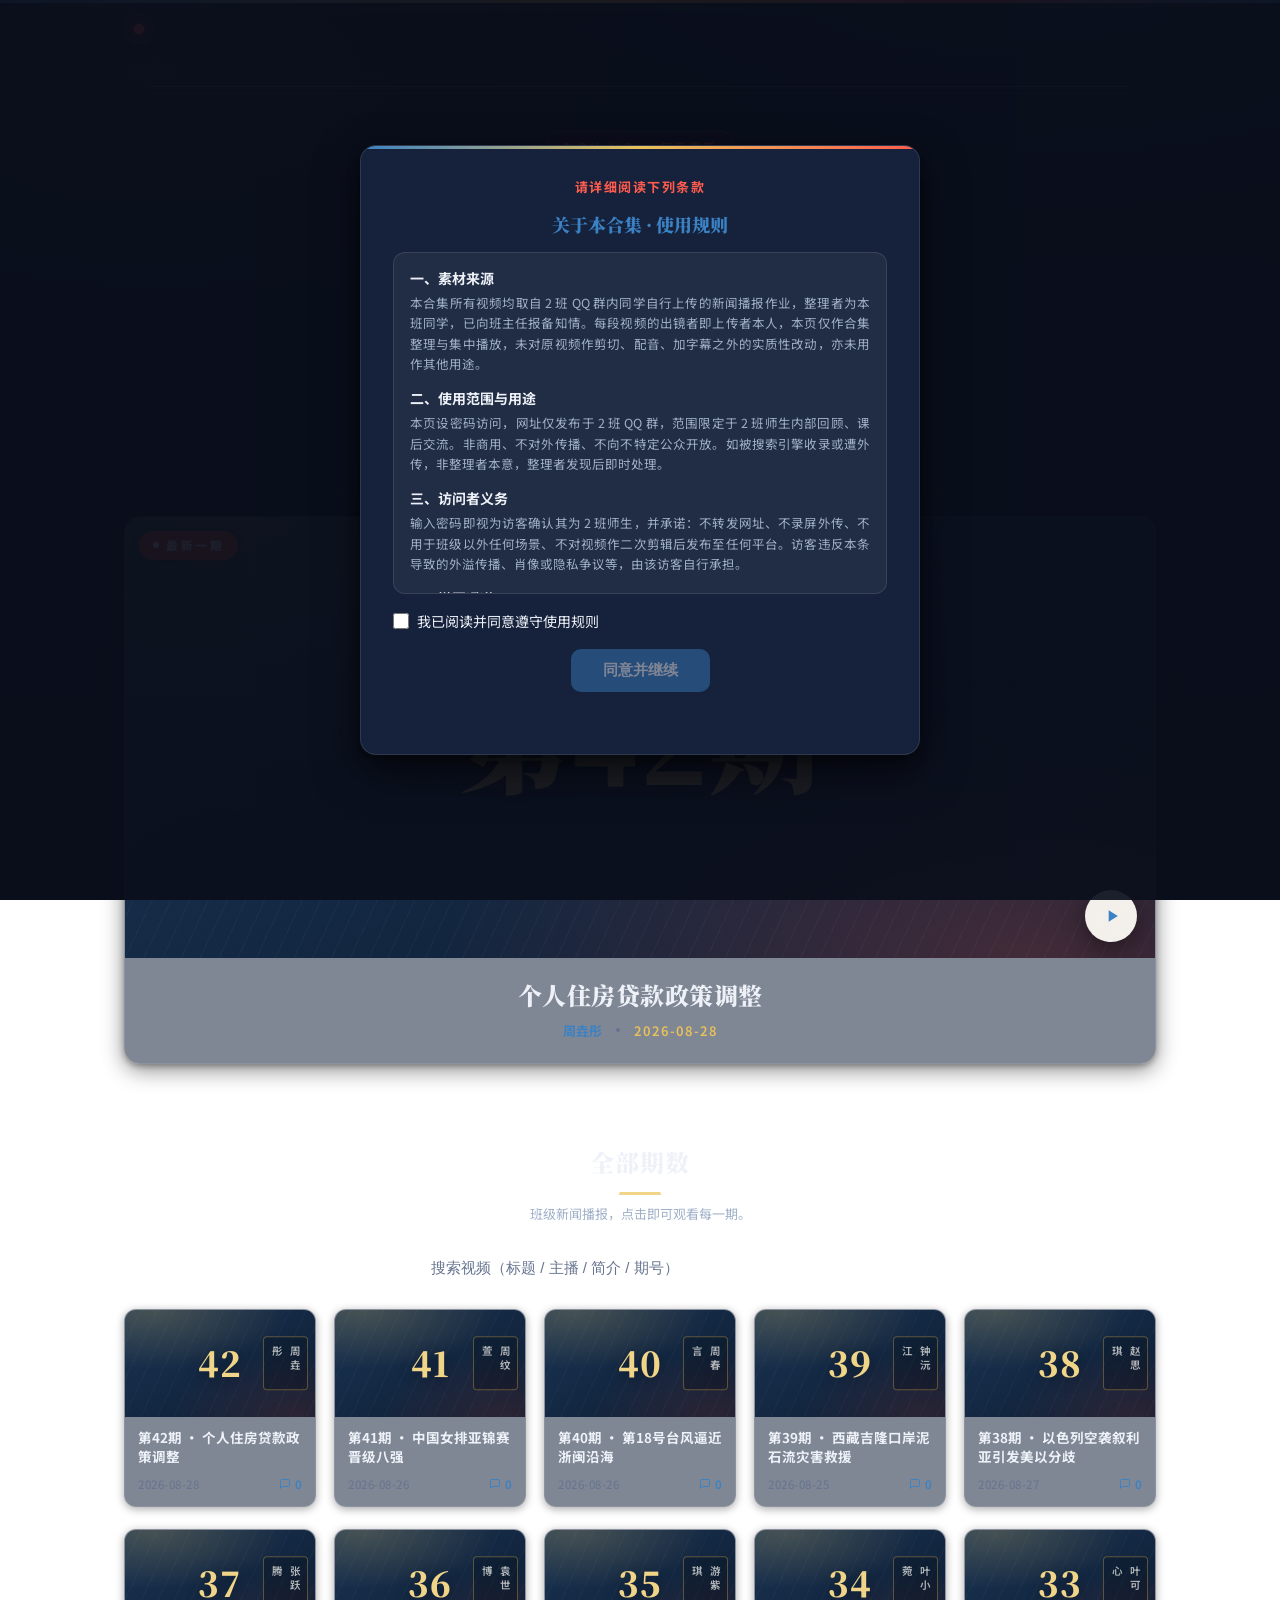
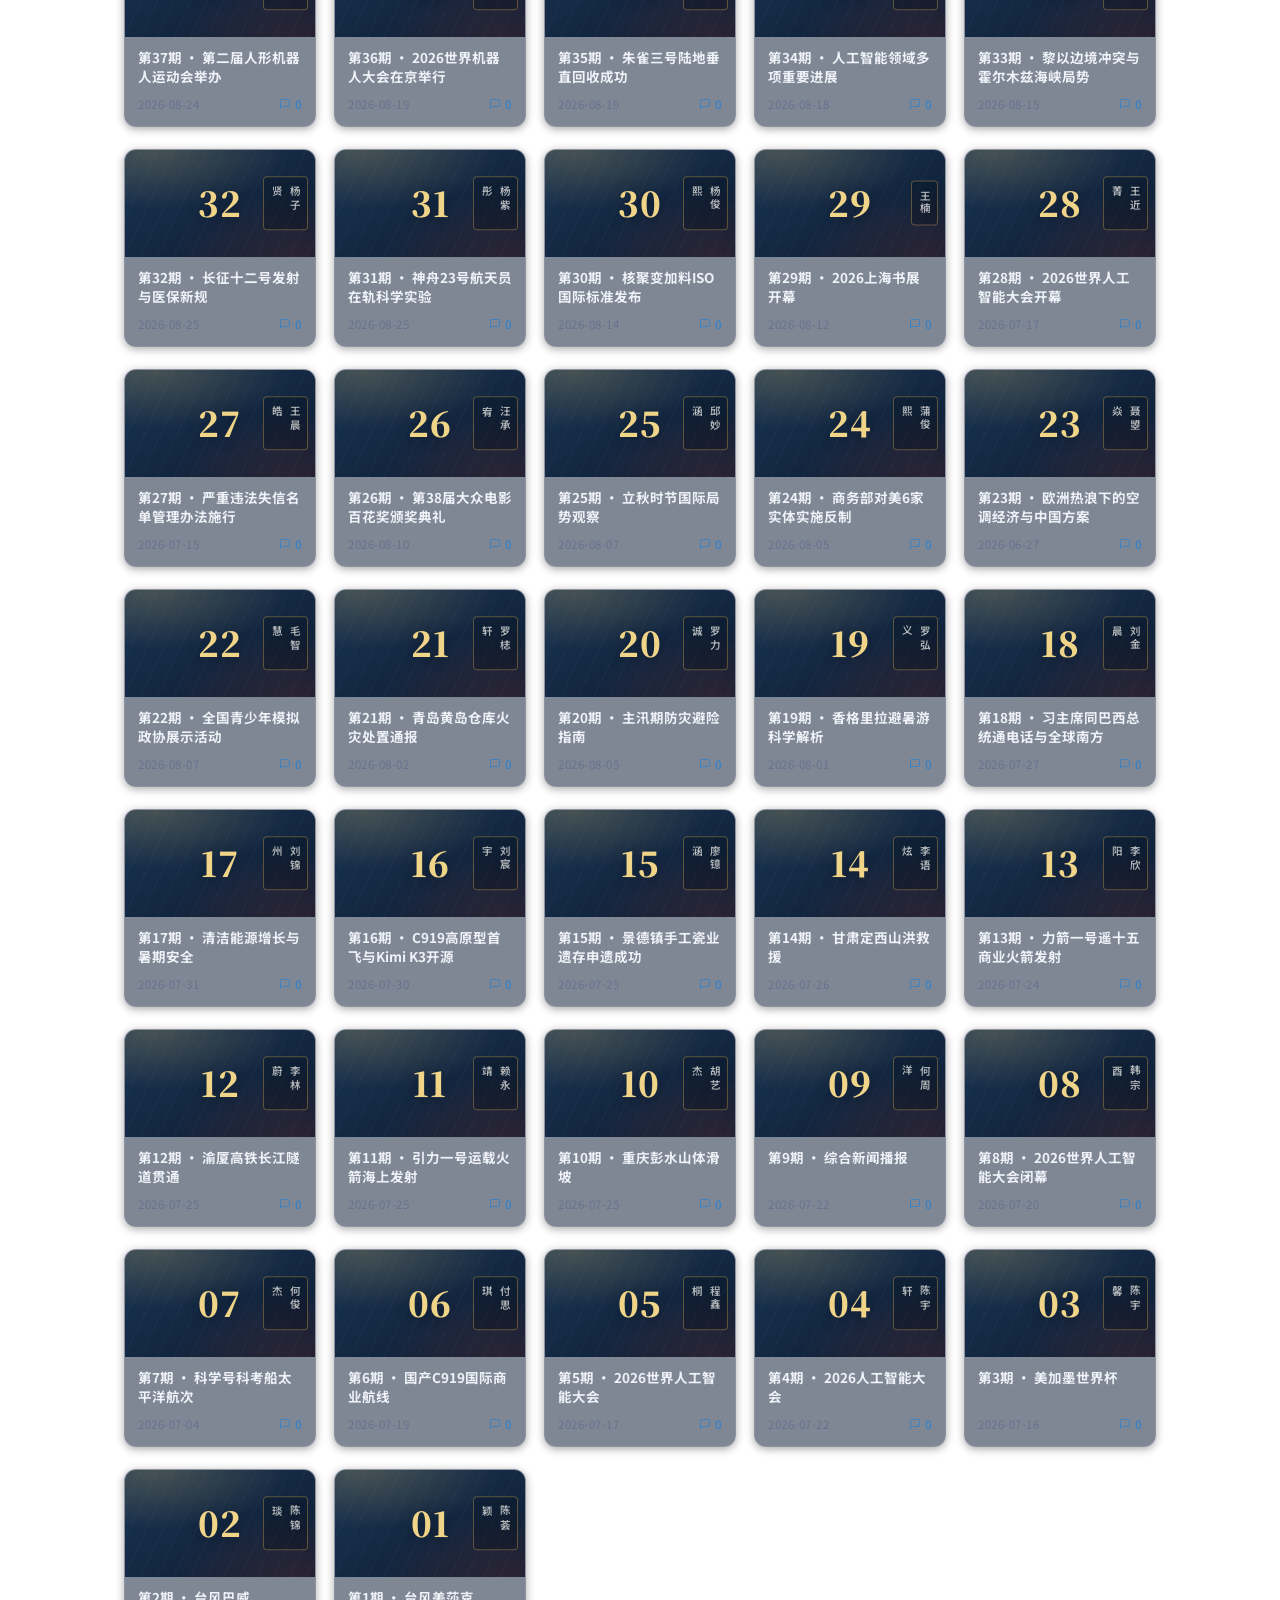
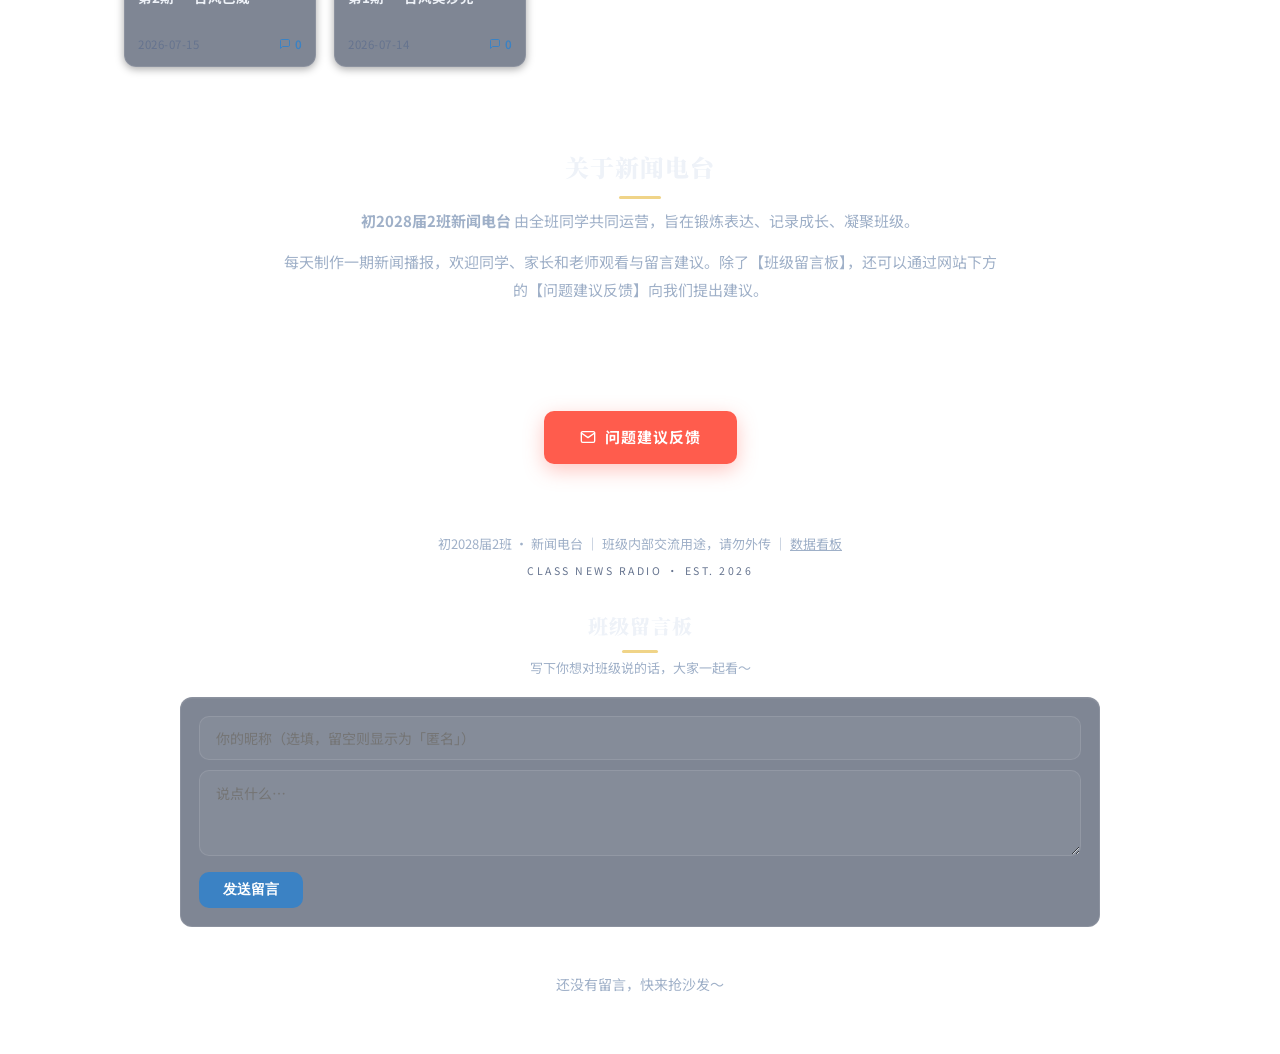
==== site/index.html @ 321f9f34 "v67: 深夜演播室主题 — 浅色反转深色，演播蓝+亮金+星点+光晕，修复top-tape元素缺失" ====
<!DOCTYPE html>
<html lang="zh-CN">
<head>
  <meta charset="UTF-8" />
  <meta name="viewport" content="width=device-width, initial-scale=1.0" />
  <meta name="robots" content="noindex, nofollow" />
  <title>初2028届2班 · 新闻电台</title>
  <meta name="description" content="初2028届2班班级新闻电台，每天更新班级新闻播报视频。" />
  <meta name="theme-color" content="#0a0f1c" />
  <link rel="icon" type="image/svg+xml" href="favicon.svg" />
  <meta property="og:title" content="初2028届2班 · 新闻电台" />
  <meta property="og:description" content="同学播报、班级新鲜事，一期一会，记录我们的初中时光。" />
  <meta property="og:type" content="website" />
  <link rel="preconnect" href="https://fonts.googleapis.com" />
  <link rel="preconnect" href="https://fonts.gstatic.com" crossorigin />
  <link rel="stylesheet" href="https://fonts.googleapis.com/css2?family=Noto+Sans+SC:wght@400;500;700&family=Noto+Serif+SC:wght@600;700;900&display=swap" />
  <link rel="stylesheet" href="css/style.css" />
</head>
<body>
  <div id="top-tape"></div>
  <header class="topbar">
    <div class="wrap">
      <div class="logo">
        <span class="dot"></span>
        <div>新闻电台<small>初2028届 · 2班</small></div>
      </div>
      <nav class="nav">
        <a href="index.html">首页</a>
        <a href="videos.html">视频专区</a>
        <a href="#about">关于</a>
      </nav>
    </div>
  </header>

  <main class="wrap">
    <section class="hero">
      <span class="badge reveal in">ON AIR · 每天更新</span>
      <h1 class="reveal in">初2028届2班<br/><span class="hl">新闻电台</span></h1>
      <p class="lead reveal in">这里是属于我们班的新闻频道——同学播报、班级新鲜事、活动风采，一期一会，记录我们的初中时光。</p>
      <div class="masthead-meta reveal in" id="mastMeta"></div>
    </section>

    <section class="section" id="latest" style="padding-top:24px;">
      <div id="headline"><!-- 由 videos.js 数据渲染最新一期头条 --></div>
    </section>

    <section class="section" id="videos" style="padding-top:12px;">
      <h3 class="reveal in">全部期数</h3>
      <div class="hint reveal in">班级新闻播报，点击即可观看每一期。</div>
      <div class="search-wrap reveal in">
        <input type="search" id="search" class="search-input" placeholder="搜索视频（标题 / 主播 / 简介 / 期号）" autocomplete="off" />
      </div>
      <div class="vlist" id="list" data-reveal="1"><!-- 由 videos.js 渲染 --></div>
    </section>

    <section class="section" id="about">
      <h3>关于新闻电台</h3>
      <div class="about">
        <p><strong>初2028届2班新闻电台</strong> 由全班同学共同运营，旨在锻炼表达、记录成长、凝聚班级。</p>
        <p>每天制作一期新闻播报，欢迎同学、家长和老师观看与留言建议。除了【班级留言板】，还可以通过网站下方的【问题建议反馈】向我们提出建议。</p>
      </div>
    </section>
  </main>

  <div class="feedback-bar">
    <a href="#guestbook" onclick="setTimeout(function(){var t=document.getElementById('gb-text');if(t)t.focus();},300)"><svg viewBox="0 0 24 24" width="16" height="16" fill="none" stroke="currentColor" stroke-width="2" stroke-linecap="round" stroke-linejoin="round"><path d="M4 4h16c1.1 0 2 .9 2 2v12c0 1.1-.9 2-2 2H4c-1.1 0-2-.9-2-2V6c0-1.1.9-2 2-2z"/><polyline points="22,6 12,13 2,6"/></svg> 问题建议反馈</a>
  </div>

  <footer class="footer">
    <div class="wrap">初2028届2班 · 新闻电台 ｜ 班级内部交流用途，请勿外传 ｜ <a href="dashboard.html" style="color:var(--ink-soft);text-decoration:underline;">数据看板</a><span class="footer-issue">Class News Radio · Est. 2026</span></div>
  </footer>

  <div id="guestbook" style="max-width:960px;margin:0 auto 30px;padding:0 20px;"></div>

  <script src="js/store.js"></script>
  <script src="js/videos.js"></script>
  <script src="js/gate.js"></script>
  <script src="js/reveal.js"></script>
  <script src="js/guestbook.js"></script>
  <script>
    (async function () {
      var list = document.getElementById("list");
      var search = document.getElementById("search");
      var videos = window.VIDEOS || [];
      if (!videos.length) { list.innerHTML = '<p>暂无视频，敬请期待～</p>'; return; }

      // 刊号行：共 N 期 · 最近更新日期
      var mm = document.getElementById("mastMeta");
      if (mm) mm.textContent = "共 " + videos.length + " 期 · 最近更新 " + (videos[0] && videos[0].date || "");

      // 头条大图：最新一期
      var hd = document.getElementById("headline");
      if (hd && videos[0]) {
        var lv = videos[0];
        var lno = (lv.id.match(/\d+/) || ["0"])[0];
        var lhost = ((lv.hosts || [])[0] || "").replace("主播：", "");
        hd.innerHTML =
          '<a class="headline" href="play.html?id=' + lv.id + '">' +
            '<div class="hl-cover">' +
              '<span class="hl-tag">最新一期</span>' +
              '<span class="hl-no">第' + lno + '期</span>' +
              '<span class="hl-play"><svg viewBox="0 0 24 24"><path d="M8 5v14l11-7z" fill="currentColor"/></svg></span>' +
            '</div>' +
            '<div class="hl-body">' +
              '<div class="hl-title">' + lv.title.replace(/^第\d+期 · /, "") + '</div>' +
              '<div class="hl-meta">' +
                (lhost ? '<span class="hl-host">' + lhost + '</span><span class="sep"></span>' : '') +
                '<span class="hl-date">' + lv.date + '</span>' +
              '</div>' +
            '</div>' +
          '</a>';
      }

      var counts = await Store.getAllCommentCounts();
      function renderList(q) {
        q = (q || "").trim().toLowerCase();
        var arr = videos.filter(function (v) {
          if (!q) return true;
          var hay = (v.id + " " + v.title + " " + (v.hosts || []).join(" ") + " " + v.date + " " + v.desc).toLowerCase();
          return hay.indexOf(q) !== -1;
        });
        if (!arr.length) {
          list.innerHTML = '<p class="gb-empty">没有找到匹配「' + Store.esc(q) + '」的视频。</p>';
          return;
        }
        list.innerHTML = arr.map(function (v) {
          var no = (v.id.match(/\d+/) || ["0"])[0].padStart(2, "0");
          var host = ((v.hosts || [])[0] || "").replace("主播：", "");
          return '<a class="vcard reveal" href="play.html?id=' + v.id + '">' +
            '<div class="cover">' +
              '<span class="no">' + no + '</span>' +
              (host ? '<span class="host-seal">' + host + '</span>' : '') +
              '<span class="play-ic"><svg viewBox="0 0 24 24" width="22" height="22"><path d="M8 5v14l11-7z" fill="currentColor"/></svg></span>' +
            '</div>' +
            '<div class="vbody">' +
              '<div class="vtitle">' + v.title + '</div>' +
              '<div class="vmeta">' +
                '<span class="vdate">' + v.date + '</span>' +
                '<span class="vcomments"><svg viewBox="0 0 24 24" width="12" height="12" fill="none" stroke="currentColor" stroke-width="2" stroke-linecap="round" stroke-linejoin="round"><path d="M21 15a2 2 0 0 1-2 2H7l-4 4V5a2 2 0 0 1 2-2h14a2 2 0 0 1 2 2z"/></svg> ' + (counts[v.id] || 0) + '</span>' +
              '</div>' +
            '</div>' +
          '</a>';
        }).join('');
        if (window.__revealInit) window.__revealInit(list, { instant: !!q });
      }
      renderList("");
      if (search) search.addEventListener("input", function () { renderList(search.value); });
    })();
  </script>
</body>
</html>
---- site/css/style.css ----
/* ================================================================
   Class 2028-2 News Radio  —  Newsroom
   班级编辑部 · 新闻报刊气质：暖纸底 + 墨蓝主色 + 电台金 + 信号红
   - 无全页动画 / 无彩虹渐变 / 无玻璃滥用（移动端性能友好）
   - 标题思源宋体（报刊感），正文思源黑体
   - 图标全部用内联 SVG，不用 emoji
   - 字体在 HTML <head> 用 <link> 加载（配 preconnect，见各页面）
   ================================================================ */

:root {
  /* 深夜演播室色板（v67）：深蓝夜空 + 演播蓝 + 电台金 + 信号红 */
  --paper: #0a0f1c;
  --paper-deep: #070b15;
  --card-bg: rgba(23, 36, 60, .55);
  --card-solid: #16223c;
  --ink: #eef2f8;
  --ink-soft: #9fb0c8;
  --ink-faint: #66748f;
  --brand: #3b82c4;
  --brand-deep: #2a5f94;
  --gold: #e8c15a;
  --gold-soft: #f0d488;
  --signal: #ff5c4d;
  --line: rgba(255, 255, 255, .10);
  --line-soft: rgba(255, 255, 255, .06);

  --font-display: 'Noto Serif SC', 'Songti SC', 'SimSun', serif;
  --font-body: 'Noto Sans SC', -apple-system, BlinkMacSystemFont, 'Segoe UI', sans-serif;

  --shadow-sm: 0 2px 8px rgba(0, 0, 0, .35);
  --shadow-md: 0 6px 22px rgba(0, 0, 0, .45), 0 2px 6px rgba(0, 0, 0, .3);
  --shadow-lg: 0 18px 44px rgba(0, 0, 0, .55), 0 4px 12px rgba(0, 0, 0, .4);
  --radius: 12px;
  --radius-lg: 16px;

  /* v66 精装令牌：缓动 + 编排载入 */
  --ease-out-expo: cubic-bezier(.16, 1, .3, 1);
  --ease-spring: cubic-bezier(.34, 1.56, .64, 1);
  --reveal-dur: .7s;
}

*, *::before, *::after {
  margin: 0;
  padding: 0;
  box-sizing: border-box;
}

html { scroll-behavior: smooth; }

body {
  font-family: var(--font-body);
  background: rgba(255, 255, 255, .05);
  color: var(--ink);
  line-height: 1.65;
  min-height: 100vh;
  overflow-x: hidden;
  position: relative;
}

/* ---- 深夜演播室背景：夜空渐变 + 金色光晕 + 星点（v67） ---- */
body::before {
  content: '';
  position: fixed;
  inset: 0;
  z-index: 0;
  pointer-events: none;
  background:
    radial-gradient(1100px 500px at 80% -10%, rgba(59, 130, 196, .16), transparent 60%),
    radial-gradient(900px 460px at 12% 8%, rgba(232, 193, 90, .09), transparent 55%),
    radial-gradient(700px 900px at 50% 120%, rgba(59, 130, 196, .10), transparent 60%),
    linear-gradient(180deg, #0a0f1c 0%, #0b1222 55%, #0a0f1c 100%);
}
/* 星点闪烁（极淡，低 GPU 消耗） */
body::after {
  content: '';
  position: fixed;
  inset: 0;
  z-index: 0;
  pointer-events: none;
  opacity: .5;
  background-image:
    radial-gradient(1px 1px at 12% 18%, rgba(255,255,255,.5) 50%, transparent 51%),
    radial-gradient(1px 1px at 28% 64%, rgba(255,255,255,.32) 50%, transparent 51%),
    radial-gradient(1.4px 1.4px at 42% 32%, rgba(255,255,255,.4) 50%, transparent 51%),
    radial-gradient(1px 1px at 58% 78%, rgba(255,255,255,.28) 50%, transparent 51%),
    radial-gradient(1.2px 1.2px at 66% 22%, rgba(255,255,255,.38) 50%, transparent 51%),
    radial-gradient(1px 1px at 78% 52%, rgba(255,255,255,.30) 50%, transparent 51%),
    radial-gradient(1.4px 1.4px at 88% 82%, rgba(255,255,255,.34) 50%, transparent 51%),
    radial-gradient(1px 1px at 8% 88%, rgba(255,255,255,.26) 50%, transparent 51%),
    radial-gradient(1.2px 1.2px at 94% 12%, rgba(255,255,255,.30) 50%, transparent 51%);
  background-size: 240px 240px;
}
/* 顶部品牌三色条（演播台灯带） */
#top-tape {
  position: fixed;
  top: 0; left: 0; right: 0;
  height: 3px;
  z-index: 999;
  background: linear-gradient(90deg, var(--brand) 0%, var(--gold) 45%, var(--signal) 75%, var(--brand) 100%);
  opacity: .9;
  pointer-events: none;
  box-shadow: 0 0 18px rgba(232, 193, 90, .35);
}

main, nav.topbar, footer.footer, #gate > .box, section.player-card,
.guestbook-wrap, .gb-list, .comment-section, #dash-stats, table.data-table {
  position: relative;
  z-index: 5;
}

/* ---- Page layout base ---- */
main.wrap {
  max-width: 1080px;
  margin: 0 auto;
  padding-bottom: 20px;
}
.section {
  max-width: 1080px;
  margin: 0 auto;
  padding: 40px 24px;
}
.section h3 {
  font-family: var(--font-display);
  font-size: 24px;
  font-weight: 900;
  letter-spacing: 1px;
  margin-bottom: 8px;
  text-align: center;
  color: var(--ink);
}
.section h3::after {
  content: '';
  display: block;
  width: 42px;
  height: 3px;
  margin: 10px auto 0;
  background: var(--gold-soft);
  border-radius: 2px;
}
.section .hint {
  text-align: center;
  font-size: 13px;
  color: var(--ink-soft);
  margin-bottom: 22px;
}
.about {
  max-width: 720px;
  margin: 0 auto;
  text-align: center;
}
.about p {
  font-size: 15px;
  color: var(--ink-soft);
  line-height: 1.9;
  margin-bottom: 12px;
}

/* ================================================================
   REVEAL 编排 — 页面载入错峰显现（v66）
   ================================================================ */
.reveal {
  opacity: 0;
  transform: translateY(18px);
  transition: opacity var(--reveal-dur) var(--ease-out-expo),
              transform var(--reveal-dur) var(--ease-out-expo);
  will-change: opacity, transform;
}
.reveal.in {
  opacity: 1;
  transform: none;
}
/* 卡片错峰：用 CSS 变量 --i 生成交错延迟，营造编排队列感 */
.reveal { transition-delay: calc(var(--i, 0) * 45ms); }
@media (prefers-reduced-motion: reduce) {
  .reveal { transition: none; opacity: 1; transform: none; }
}

/* ================================================================
   TOP BAR — 编辑部通栏
   ================================================================ */
nav.topbar {
  position: sticky;
  top: 0;
  z-index: 100;
  background: rgba(10, 15, 28, .82);
  backdrop-filter: blur(14px);
  -webkit-backdrop-filter: blur(14px);
  border-bottom: 1px solid var(--line);
}
.topbar .wrap {
  max-width: 1080px;
  margin: 0 auto;
  padding: 12px 24px;
  display: flex;
  align-items: center;
  justify-content: space-between;
  flex-wrap: wrap;
  gap: 10px;
}
.logo {
  display: flex;
  align-items: center;
  gap: 10px;
  white-space: nowrap;
}
.logo .dot {
  position: relative;
  width: 30px;
  height: 30px;
  flex-shrink: 0;
  display: inline-flex;
  align-items: center;
  justify-content: center;
}
.logo .dot::before {
  content: '';
  width: 10px;
  height: 10px;
  border-radius: 50%;
  background: var(--signal);
  box-shadow: 0 0 0 4px rgba(255, 92, 77, .18), 0 0 16px rgba(255, 92, 77, .5);
}
.logo .dot::after {
  content: '';
  position: absolute;
  inset: 0;
  border-radius: 50%;
  border: 1px solid rgba(255, 92, 77, .35);
}
.logo > div {
  font-family: var(--font-display);
  font-size: 19px;
  font-weight: 900;
  letter-spacing: 2px;
  line-height: 1.15;
  color: var(--ink);
}
.logo small {
  display: block;
  font-family: var(--font-body);
  font-size: 10.5px;
  font-weight: 500;
  letter-spacing: 2.5px;
  color: var(--ink-faint);
  text-transform: uppercase;
}
.nav a {
  text-decoration: none;
  color: var(--ink-soft);
  font-size: 14px;
  font-weight: 500;
  padding: 6px 14px;
  border-radius: 8px;
  border: 1px solid transparent;
  transition: all .2s ease;
}
.nav a:hover {
  color: var(--gold);
  background: rgba(232, 193, 90, .08);
  border-color: rgba(232, 193, 90, .22);
}

/* ================================================================
   HERO — 报纸头版
   ================================================================ */
.hero {
  text-align: center;
  padding: 72px 24px 40px;
  position: relative;
}
/* 头版刊头装饰线：金色细双线（深夜演播室版） */
.hero::before {
  content: '';
  display: block;
  position: absolute;
  top: 28px; left: 50%;
  transform: translateX(-50%);
  width: min(100%, 980px);
  height: 8px;
  border-top: 1.5px solid rgba(232, 193, 90, .4);
  border-bottom: 1px solid rgba(232, 193, 90, .22);
  opacity: .8;
  pointer-events: none;
}
.hero::after {
  content: '';
  display: block;
  position: absolute;
  bottom: 0; left: 50%;
  transform: translateX(-50%);
  width: min(100%, 980px);
  height: 1px;
  background: linear-gradient(90deg, transparent, rgba(232, 193, 90, .35), transparent);
  opacity: .7;
  pointer-events: none;
}
.badge {
  display: inline-flex;
  align-items: center;
  gap: 8px;
  padding: 6px 16px;
  border-radius: 999px;
  font-size: 12px;
  font-weight: 700;
  letter-spacing: 2.5px;
  text-transform: uppercase;
  color: var(--signal);
  background: rgba(255, 92, 77, .08);
  border: 1px solid rgba(255, 92, 77, .28);
  margin-bottom: 24px;
}
.badge::before {
  content: '';
  width: 7px;
  height: 7px;
  border-radius: 50%;
  background: var(--signal);
  animation: pulse 2.2s ease-in-out infinite;
}
@keyframes pulse {
  0%, 100% { opacity: 1; box-shadow: 0 0 0 0 rgba(255, 92, 77, .35); }
  50% { opacity: .55; box-shadow: 0 0 0 5px rgba(255, 92, 77, 0); }
}
.hero h1 {
  font-family: var(--font-display);
  font-size: clamp(34px, 6vw, 58px);
  font-weight: 900;
  letter-spacing: 3px;
  line-height: 1.25;
  margin-bottom: 18px;
  color: var(--ink);
  text-shadow: 0 2px 30px rgba(59, 130, 196, .25);
}
.hero h1 .hl {
  color: var(--brand);
}
.hero p {
  font-size: 16px;
  color: var(--ink-soft);
  max-width: 560px;
  margin: 0 auto;
  line-height: 1.85;
}

/* ---- 头版刊号行：期数统计 + 日期 ---- */
.masthead-meta {
  display: flex;
  align-items: center;
  justify-content: center;
  gap: 14px;
  margin-top: 22px;
  font-size: 12px;
  letter-spacing: 2px;
  color: var(--ink-faint);
  text-transform: uppercase;
}
.masthead-meta::before,
.masthead-meta::after {
  content: '';
  width: 60px;
  height: 1px;
  background: linear-gradient(90deg, transparent, rgba(232, 193, 90, .5), transparent);
  opacity: .6;
}

/* ================================================================
   FRONT PAGE HEADLINE — 头条大图（首页最新一期）
   ================================================================ */
.headline {
  display: block;
  text-decoration: none;
  color: inherit;
  max-width: 1080px;
  margin: 0 auto 26px;
  background: var(--card-bg);
  border: 1px solid var(--line);
  border-radius: var(--radius-lg);
  overflow: hidden;
  box-shadow: var(--shadow-md), inset 0 1px 0 rgba(255,255,255,.06);
  transition: transform .3s cubic-bezier(.22, 1, .36, 1), box-shadow .3s, border-color .3s;
}
.headline:hover {
  transform: translateY(-4px);
  box-shadow: 0 18px 40px rgba(20, 30, 45, .14), 0 4px 10px rgba(20, 30, 45, .08);
  border-color: rgba(184, 134, 11, .45);
}
.headline .hl-cover {
  position: relative;
  aspect-ratio: 21/9;
  background:
    radial-gradient(120% 130% at 12% 0%, rgba(201, 162, 75, .22), transparent 52%),
    radial-gradient(110% 120% at 88% 100%, rgba(255, 92, 77, .22), transparent 52%),
    linear-gradient(150deg, #1a3555, #0d1b30);
  display: flex;
  align-items: center;
  justify-content: center;
  overflow: hidden;
}
.headline .hl-cover::after {
  content: '';
  position: absolute;
  inset: 0;
  background: repeating-linear-gradient(115deg, transparent 0 16px, rgba(255,255,255,.03) 16px 17px);
}
/* 头条景深：数字微放大 + 上浮 */
.headline .hl-cover .hl-no {
  font-family: var(--font-display);
  font-size: clamp(56px, 12vw, 110px);
  font-weight: 900;
  color: rgba(240, 212, 136, .95);
  letter-spacing: 2px;
  line-height: 1;
  text-shadow: 0 4px 30px rgba(0,0,0,.4);
  position: relative;
  z-index: 1;
  transition: transform .45s var(--ease-out-expo), text-shadow .45s;
}
.headline:hover .hl-no {
  transform: translateY(-6px) scale(1.04);
  text-shadow: 0 8px 40px rgba(0,0,0,.5);
}
.headline .hl-tag {
  position: absolute;
  top: 14px; left: 14px;
  z-index: 2;
  display: inline-flex;
  align-items: center;
  gap: 7px;
  padding: 5px 14px;
  border-radius: 999px;
  background: rgba(217, 79, 61, .95);
  color: #fff;
  font-size: 11.5px;
  font-weight: 700;
  letter-spacing: 2.5px;
  box-shadow: 0 4px 14px rgba(0,0,0,.3);
}
.headline .hl-tag::before {
  content: '';
  width: 6px; height: 6px;
  border-radius: 50%;
  background: #fff;
  animation: pulse 2.2s ease-in-out infinite;
}
.headline .hl-play {
  position: absolute;
  right: 18px; bottom: 16px;
  z-index: 2;
  width: 52px; height: 52px;
  border-radius: 50%;
  background: rgba(255, 253, 248, .94);
  color: var(--brand);
  display: flex;
  align-items: center;
  justify-content: center;
  box-shadow: 0 6px 22px rgba(0,0,0,.4);
  transition: transform .25s;
}
.headline:hover .hl-play { transform: scale(1.1); }
.headline .hl-play svg { width: 20px; height: 20px; margin-left: 2px; }
.headline .hl-body {
  padding: 20px 24px 22px;
  text-align: center;
}
.headline .hl-title {
  font-family: var(--font-display);
  font-size: clamp(18px, 3vw, 24px);
  font-weight: 900;
  letter-spacing: .5px;
  line-height: 1.4;
  color: var(--ink);
  margin-bottom: 8px;
}
.headline .hl-meta {
  display: flex;
  align-items: center;
  justify-content: center;
  gap: 14px;
  font-size: 13px;
  color: var(--ink-soft);
}
.headline .hl-meta .hl-host {
  font-weight: 700;
  color: var(--brand);
}
.headline .hl-meta .hl-date {
  color: var(--gold);
  font-weight: 600;
  letter-spacing: 1px;
}
.headline .hl-meta .sep {
  width: 4px; height: 4px;
  border-radius: 50%;
  background: var(--ink-faint);
}

/* ================================================================
   VIDEO GRID — 视频卡片
   ================================================================ */
.vlist {
  display: grid;
  grid-template-columns: repeat(auto-fill, minmax(190px, 1fr));
  gap: 22px 18px;
  max-width: 1080px;
  margin: 0 auto;
}
@media (min-width: 1100px) { .vlist { grid-template-columns: repeat(5, 1fr); } }
@media (max-width: 900px)  { .vlist { grid-template-columns: repeat(4, 1fr); } }
@media (max-width: 560px)  { .vlist { grid-template-columns: repeat(2, 1fr); gap: 16px 12px; } }

.vcard {
  display: block;
  text-decoration: none;
  color: inherit;
  background: var(--card-bg);
  border: 1px solid var(--line);
  border-radius: var(--radius);
  overflow: hidden;
  box-shadow: var(--shadow-sm), inset 0 1px 0 rgba(255,255,255,.06);
  position: relative;
  transition: transform .28s cubic-bezier(.22, 1, .36, 1), box-shadow .28s, border-color .28s;
}
/* 金色书脊线：报刊合订本细节 */
.vcard::before {
  content: '';
  position: absolute;
  top: 0; left: 0; right: 0;
  height: 3px;
  background: linear-gradient(90deg, var(--gold-soft), transparent 70%);
  opacity: 0;
  transition: opacity .28s;
  z-index: 3;
}
.vcard:hover::before { opacity: 1; }
.vcard:hover {
  transform: translateY(-4px);
  box-shadow: var(--shadow-lg);
  border-color: rgba(232, 193, 90, .45);
}
.vcard .cover {
  position: relative;
  aspect-ratio: 16/9;
  background:
    radial-gradient(130% 100% at 15% 0%, rgba(232, 193, 90, .22), transparent 55%),
    radial-gradient(120% 110% at 90% 100%, rgba(217, 79, 61, .14), transparent 55%),
    linear-gradient(150deg, #1a3555, #0d1b30);
  display: flex;
  align-items: center;
  justify-content: center;
  overflow: hidden;
}
.vcard .cover::after {
  content: '';
  position: absolute;
  inset: 0;
  background: repeating-linear-gradient(115deg, transparent 0 14px, rgba(255,255,255,.028) 14px 15px);
}
.vcard .cover .no {
  font-family: var(--font-display);
  font-size: 34px;
  font-weight: 900;
  color: var(--gold-soft);
  letter-spacing: 1px;
  position: relative;
  z-index: 1;
  text-shadow: 0 2px 14px rgba(0,0,0,.35);
  transition: transform .4s var(--ease-out-expo);
}
.vcard:hover .cover .no {
  transform: translateY(-3px) scale(1.06);
}
/* 主播名竖排章（仿图书藏书章，右侧） */
.vcard .cover .host-seal {
  position: absolute;
  right: 7px; top: 50%;
  transform: translateY(-50%);
  writing-mode: vertical-rl;
  font-size: 10.5px;
  font-weight: 600;
  letter-spacing: 2.5px;
  color: rgba(255,253,248,.68);
  border: 1px solid rgba(201,162,75,.4);
  padding: 8px 4px;
  border-radius: 4px;
  background: rgba(0,0,0,.18);
  z-index: 2;
  max-height: 82%;
  overflow: hidden;
}
.vcard .cover .ep {
  position: absolute;
  left: 8px; bottom: 7px;
  font-size: 10px;
  font-weight: 700;
  letter-spacing: 1px;
  color: rgba(255,255,255,.75);
  background: rgba(0,0,0,.28);
  padding: 2px 8px;
  border-radius: 999px;
  z-index: 1;
}
.vcard .cover .play-ic {
  position: absolute;
  inset: 0;
  display: flex;
  align-items: center;
  justify-content: center;
  background: rgba(10, 24, 40, .38);
  opacity: 0;
  transition: opacity .25s;
  z-index: 2;
}
.vcard .cover .play-ic svg {
  width: 46px;
  height: 46px;
  padding: 12px;
  box-sizing: border-box;
  border-radius: 50%;
  background: rgba(255, 255, 255, .92);
  color: var(--brand);
  box-shadow: 0 6px 20px rgba(0,0,0,.35);
  transition: transform .35s var(--ease-spring);
}
.vcard:hover .cover .play-ic { opacity: 1; }
.vcard:hover .cover .play-ic svg { transform: scale(1.12); }
.vcard .vbody {
  padding: 11px 13px 12px;
}
.vcard .vtitle {
  font-size: 13.5px;
  font-weight: 700;
  line-height: 1.45;
  margin-bottom: 8px;
  display: -webkit-box;
  -webkit-line-clamp: 2;
  -webkit-box-orient: vertical;
  overflow: hidden;
  min-height: 39px;
  color: var(--ink);
}
.vcard .vmeta {
  display: flex;
  justify-content: space-between;
  align-items: center;
  font-size: 11.5px;
  color: var(--ink-faint);
}
/* 日期章：仿邮戳 */
.vcard .vmeta .vdate {
  display: inline-flex;
  align-items: center;
  gap: 4px;
  letter-spacing: .5px;
  font-variant-numeric: tabular-nums;
}
.vcard .vmeta .vcomments {
  color: var(--brand);
  font-weight: 600;
  display: inline-flex;
  align-items: center;
  gap: 4px;
}
.vcard .vmeta .vcomments svg {
  width: 12px;
  height: 12px;
}

/* ================================================================
   CARD (横版)
   ================================================================ */
.card-grid {
  display: grid;
  grid-template-columns: repeat(auto-fill, minmax(320px, 1fr));
  gap: 22px;
  max-width: 1080px;
  margin: 0 auto;
  padding: 0 24px 48px;
}
.card {
  display: flex;
  gap: 0;
  text-decoration: none;
  color: inherit;
  background: var(--card-bg);
  border: 1px solid var(--line);
  border-radius: var(--radius-lg);
  box-shadow: var(--shadow-sm);
  overflow: hidden;
  transition: transform .28s cubic-bezier(.22, 1, .36, 1), box-shadow .28s, border-color .28s;
}
.card:hover {
  transform: translateY(-4px);
  box-shadow: var(--shadow-lg);
  border-color: rgba(232, 193, 90, .45);
}
.card .thumb {
  width: 130px;
  min-height: 130px;
  flex-shrink: 0;
  background:
    radial-gradient(130% 100% at 15% 0%, rgba(232, 193, 90, .22), transparent 55%),
    linear-gradient(150deg, #1a3555, #0d1b30);
  display: flex;
  align-items: center;
  justify-content: center;
  font-family: var(--font-display);
  font-size: 30px;
  font-weight: 900;
  color: var(--gold-soft);
  position: relative;
  overflow: hidden;
}
.card .body {
  padding: 18px 20px;
  flex: 1;
  display: flex;
  flex-direction: column;
}
.card .date {
  font-size: 11px;
  font-weight: 700;
  color: var(--gold);
  letter-spacing: 1.5px;
  margin-bottom: 6px;
}
.card h4 {
  font-family: var(--font-display);
  font-size: 16px;
  font-weight: 700;
  line-height: 1.35;
  margin-bottom: 6px;
  color: var(--ink);
}
.card p {
  font-size: 13px;
  color: var(--ink-soft);
  line-height: 1.55;
  flex: 1;
}

/* ================================================================
   PLAYER
   ================================================================ */
section.player-card {
  max-width: 720px;
  margin: 0 auto 26px;
  padding: 0;
}
.player-card {
  background: var(--card-bg);
  border: 1px solid var(--line);
  border-radius: var(--radius-lg);
  box-shadow: var(--shadow-md);
  overflow: hidden;
}
.video-wrap {
  position: relative;
  width: 100%;
  padding-top: 56.25%;
  background: #000;
  overflow: hidden;
}
.video-wrap video {
  position: absolute;
  inset: 0;
  width: 100%;
  height: 100%;
  object-fit: contain;
  display: block;
  background: #000;
}
.video-wrap video:fullscreen {
  object-fit: contain;
  background: #000;
}

/* 加载进度圈：墨蓝 → 金 */
.video-wrap .ld-overlay {
  position: absolute;
  inset: 0;
  z-index: 6;
  display: flex;
  align-items: center;
  justify-content: center;
  background: radial-gradient(ellipse at center, rgba(0,0,0,.35), rgba(0,0,0,.68));
  cursor: pointer;
  transition: opacity .4s ease;
}
.video-wrap .ld-overlay.hide {
  opacity: 0;
  pointer-events: none;
}
.video-wrap .ld-circle-wrap {
  position: relative;
  width: 130px;
  height: 130px;
  cursor: pointer;
}
.video-wrap .ld-circle {
  width: 100%;
  height: 100%;
  transform: rotate(-90deg);
}
.video-wrap .ld-bg {
  fill: none;
  stroke: rgba(255,255,255,.20);
  stroke-width: 7;
}
.video-wrap .ld-fg {
  fill: none;
  stroke-width: 7;
  stroke-linecap: round;
  transition: stroke-dashoffset .3s ease;
}
.video-wrap .ld-center {
  position: absolute;
  inset: 0;
  display: flex;
  flex-direction: column;
  align-items: center;
  justify-content: center;
  gap: 6px;
  color: #fff;
  font-size: 22px;
  font-weight: 700;
  text-shadow: 0 1px 6px rgba(0,0,0,.5);
  font-variant-numeric: tabular-nums;
  line-height: 1.3;
  user-select: none;
}
.video-wrap .ld-center .ld-sub {
  font-size: 13px;
  font-weight: 600;
  opacity: .85;
}

/* ---- Homepage latest ---- */
.latest-wrap {
  max-width: 300px;
  margin: 0 auto 24px;
  position: relative;
  z-index: 5;
}
.ls-video {
  position: relative;
  width: 100%;
  aspect-ratio: 16 / 9;
  border-radius: var(--radius);
  overflow: hidden;
  background: #000;
  cursor: pointer;
  box-shadow: var(--shadow-md);
  border: 1px solid var(--line);
}
.ls-video video {
  width: 100%;
  height: 100%;
  object-fit: contain;
  display: block;
}
.ls-play {
  position: absolute;
  top: 50%;
  left: 50%;
  transform: translate(-50%, -50%);
  width: 54px;
  height: 54px;
  border-radius: 50%;
  border: none;
  background: rgba(255, 255, 255, .95);
  color: var(--brand);
  font-size: 0;
  cursor: pointer;
  display: flex;
  align-items: center;
  justify-content: center;
  box-shadow: 0 6px 18px rgba(0,0,0,.35);
  transition: transform .2s, background .2s;
}
.ls-play svg { width: 18px; height: 18px; margin-left: 2px; }
.ls-play:hover { transform: translate(-50%, -50%) scale(1.08); }
.ls-watch {
  position: absolute;
  left: 0; right: 0; bottom: 0;
  padding: 8px 10px;
  background: linear-gradient(transparent, rgba(0,0,0,.6));
  color: #fff;
  font-size: 12px;
  text-align: center;
  pointer-events: none;
  letter-spacing: 1px;
}
.latest-wrap .player-meta {
  text-align: center;
  padding: 16px 12px 0;
}
.player-meta {
  padding: 22px 26px 24px;
  position: relative;
  z-index: 2;
}
.player-meta h2 {
  font-family: var(--font-display);
  font-size: 21px;
  font-weight: 900;
  margin-bottom: 6px;
  line-height: 1.35;
}
.player-meta .sub {
  font-size: 13px;
  color: var(--ink-soft);
  margin-bottom: 12px;
}

/* Tags — 铅字标签 */
.tags {
  display: flex;
  flex-wrap: wrap;
  gap: 7px;
  margin-top: 8px;
}
.tag {
  display: inline-block;
  padding: 3px 12px;
  border-radius: 999px;
  font-size: 12px;
  font-weight: 600;
  color: var(--brand);
  background: rgba(59, 130, 196, .12);
  border: 1px solid var(--line);
}
.tag.host-tag {
  color: var(--gold);
  background: rgba(232, 193, 90, .1);
  border-color: rgba(232, 193, 90, .25);
}
/* 播放页主播章：加麦克风小图标感 */
.player-meta .tag.host-tag::before {
  content: '';
  display: inline-block;
  width: 5px; height: 5px;
  border-radius: 50%;
  background: var(--gold);
  margin-right: 6px;
  vertical-align: middle;
}

/* 评论区按钮 */
.cmt-bar {
  text-align: center;
  padding: 8px 0 18px;
  max-width: 720px;
  margin: 0 auto;
}
.cmt-btn {
  display: inline-flex;
  align-items: center;
  gap: 6px;
  padding: 10px 24px;
  border-radius: 10px;
  text-decoration: none;
  font-size: 14px;
  font-weight: 700;
  color: #fff;
  background: var(--brand);
  box-shadow: 0 4px 14px rgba(59, 130, 196, .35);
  transition: all .25s;
}
.cmt-btn:hover {
  transform: translateY(-2px);
  background: var(--brand-deep);
  box-shadow: 0 6px 20px rgba(59, 130, 196, .45);
}
.cmt-count {
  font-size: 12px;
  color: var(--ink-soft);
  margin-left: 8px;
}

/* 详细介绍 */
.intro {
  margin-top: 14px;
  border: 1px solid var(--line);
  border-radius: 12px;
  background: var(--card-bg);
  overflow: hidden;
}
.intro > summary {
  cursor: pointer;
  list-style: none;
  padding: 10px 16px;
  font-size: 14px;
  font-weight: 700;
  color: var(--brand);
  display: flex;
  align-items: center;
  gap: 6px;
  user-select: none;
}
.intro > summary::-webkit-details-marker { display: none; }
.intro > summary::before {
  content: "▸";
  font-size: 11px;
  transition: transform .2s;
}
.intro[open] > summary::before { transform: rotate(90deg); }
.intro-body {
  padding: 0 16px 14px;
  color: var(--ink-soft);
  font-size: 14px;
  line-height: 1.7;
}
.intro-full {
  margin-top: 14px;
  padding: 14px 16px;
  color: var(--ink-soft);
  font-size: 14px;
  line-height: 1.7;
  border: 1px solid var(--line);
  border-radius: 12px;
  background: var(--card-bg);
}

/* 播放页收紧 */
section.player-card { margin: 0 auto 14px; }
.cmt-bar { padding: 6px 0 12px; }

/* ================================================================
   EPISODE NAV — 上一期/下一期（仿报纸翻页）
   ================================================================ */
.ep-nav {
  display: flex;
  gap: 14px;
  max-width: 720px;
  margin: 0 auto 14px;
}
.ep-link {
  flex: 1;
  display: flex;
  flex-direction: column;
  gap: 3px;
  text-decoration: none;
  padding: 14px 18px;
  background: var(--card-bg);
  border: 1px solid var(--line);
  border-radius: var(--radius);
  transition: transform .25s, box-shadow .25s, border-color .25s;
  min-width: 0;
}
.ep-link:hover {
  transform: translateY(-3px);
  box-shadow: var(--shadow-md);
  border-color: rgba(232, 193, 90, .45);
}
.ep-link.right { text-align: right; }
.ep-link.ghost { background: transparent; border-style: dashed; opacity: .5; pointer-events: none; }
.ep-link .ep-dir {
  font-size: 11px;
  font-weight: 700;
  letter-spacing: 1.5px;
  color: var(--gold);
}
.ep-link .ep-name {
  font-size: 14px;
  font-weight: 700;
  color: var(--ink);
  white-space: nowrap;
  overflow: hidden;
  text-overflow: ellipsis;
}
.ep-link .ep-sub {
  font-size: 11.5px;
  color: var(--ink-faint);
}
@media (max-width: 560px) {
  .ep-nav { flex-direction: column; }
  .ep-link.right { text-align: left; }
}

/* ================================================================
   PASSWORD GATE — 编辑部安检
   ================================================================ */
#gate {
  position: fixed;
  inset: 0;
  z-index: 9999;
  display: flex;
  align-items: flex-start;
  justify-content: center;
  overflow-y: auto;
  -webkit-overflow-scrolling: touch;
  padding: 24px 14px;
  background: rgba(10, 15, 28, .92);
}
#gate .box { margin: auto; }
#gate .box {
  background: var(--card-solid);
  border: 1px solid var(--line);
  border-radius: var(--radius-lg);
  padding: 40px 38px;
  text-align: center;
  box-shadow: var(--shadow-lg);
  max-width: 400px;
  width: 92%;
  position: relative;
  overflow: hidden;
}
#gate .box::before {
  content: '';
  position: absolute;
  top: 0; left: 0; right: 0;
  height: 3px;
  background: linear-gradient(90deg, var(--brand), var(--gold), var(--signal));
}
#gate .box.box-rules {
  max-width: 560px;
  text-align: left;
  padding: 30px 32px 34px;
}
#gate .lock {
  width: 56px;
  height: 56px;
  margin: 0 auto 12px;
  border-radius: 50%;
  background: rgba(22, 64, 107, .08);
  display: flex;
  align-items: center;
  justify-content: center;
  color: var(--brand);
  position: relative;
  z-index: 2;
}
#gate .lock svg { width: 26px; height: 26px; }
#gate h2 {
  font-family: var(--font-display);
  font-size: 22px;
  font-weight: 900;
  letter-spacing: 1px;
  margin-bottom: 8px;
  position: relative;
  z-index: 2;
}
#gate p {
  color: var(--ink-soft);
  font-size: 14px;
  margin-bottom: 20px;
  position: relative;
  z-index: 2;
}
#gate input[type="password"],
#gate input[type="text"] {
  width: 100%;
  padding: 13px 18px;
  border: 1.5px solid var(--line);
  border-radius: 10px;
  font-size: 16px;
  outline: none;
  background: rgba(255, 255, 255, .05);
  margin-bottom: 14px;
  transition: border-color .2s, box-shadow .2s;
  position: relative;
  z-index: 2;
}
#gate input:focus {
  border-color: var(--gold-soft);
  box-shadow: 0 0 0 4px rgba(232, 193, 90, .18);
}
#gate button {
  padding: 12px 32px;
  border: none;
  border-radius: 10px;
  font-size: 15px;
  font-weight: 700;
  cursor: pointer;
  color: #fff;
  background: var(--brand);
  box-shadow: 0 4px 14px rgba(59, 130, 196, .35);
  transition: all .25s;
  position: relative;
  z-index: 2;
}
#gate button:hover {
  transform: translateY(-2px);
  background: var(--brand-deep);
  box-shadow: 0 6px 22px rgba(59, 130, 196, .45);
}
#gate button:disabled {
  opacity: .45;
  cursor: not-allowed;
  box-shadow: none;
  transform: none;
}
/* 使用规则 */
#gate .rules-title {
  font-family: var(--font-display);
  font-size: 18px;
  font-weight: 900;
  color: var(--brand);
  text-align: center;
  margin-bottom: 12px;
  position: relative;
  z-index: 2;
}
#gate .rules {
  max-height: 38vh;
  overflow-y: auto;
  background: rgba(255, 255, 255, .05);
  border: 1px solid var(--line);
  border-radius: 12px;
  padding: 14px 16px;
  margin-bottom: 16px;
  position: relative;
  z-index: 2;
}
#gate .rules-note {
  text-align: center;
  font-size: 13px;
  font-weight: 700;
  color: var(--signal);
  letter-spacing: 1.5px;
  margin-bottom: 12px;
  position: relative;
  z-index: 2;
}
#gate .rule { margin-bottom: 12px; }
#gate .rule:last-child { margin-bottom: 0; }
#gate .rule b {
  display: block;
  font-size: 14px;
  color: var(--ink);
  margin-bottom: 3px;
}
#gate .rule p {
  margin: 0;
  font-size: 12.5px;
  line-height: 1.65;
  color: var(--ink-soft);
  text-align: justify;
}
#gate .agree {
  display: flex;
  align-items: center;
  gap: 8px;
  font-size: 14px;
  color: var(--ink);
  margin: 4px 0 16px;
  cursor: pointer;
  position: relative;
  z-index: 2;
}
#gate .agree input { width: 16px; height: 16px; accent-color: var(--brand); }
#gate .box-rules h2,
#gate .box-rules > p { text-align: center; }
#gate .box-rules button { display: block; margin: 0 auto; }
#gate .box-rules button:disabled { opacity: .45; cursor: not-allowed; box-shadow: none; }
.err {
  color: #ff7a6e;
  font-size: 13px;
  margin-top: 10px;
  min-height: 18px;
  position: relative;
  z-index: 2;
}

/* ================================================================
   FOOTER
   ================================================================ */
footer.footer {
  text-align: center;
  padding: 30px 24px;
  font-size: 13px;
  color: var(--ink-soft);
  position: relative;
  z-index: 5;
  border-top: 1px solid var(--line-soft);
  margin-top: 30px;
}
footer.footer .wrap {
  max-width: 1080px;
  margin: 0 auto;
}
/* 页脚刊号行 */
.footer-issue {
  display: block;
  margin-top: 8px;
  font-size: 10.5px;
  letter-spacing: 2.5px;
  text-transform: uppercase;
  color: var(--ink-faint);
}

/* ---- Feedback CTA ---- */
.feedback-bar {
  text-align: center;
  padding: 34px 24px 8px;
  position: relative;
  z-index: 5;
}
.feedback-bar a {
  display: inline-flex;
  align-items: center;
  gap: 9px;
  padding: 14px 36px;
  border-radius: 10px;
  text-decoration: none;
  font-size: 15px;
  font-weight: 700;
  letter-spacing: 1px;
  color: #fff;
  background: var(--signal);
  box-shadow: 0 6px 20px rgba(255, 92, 77, .35);
  transition: all .25s;
}
.feedback-bar a:hover {
  transform: translateY(-2px);
  background: #e04a3c;
  box-shadow: 0 8px 28px rgba(255, 92, 77, .45);
}

/* ================================================================
   GUESTBOOK
   ================================================================ */
.guestbook-wrap {
  max-width: 720px;
  margin: 0 auto 40px;
  padding: 0 24px;
  position: relative;
  z-index: 5;
}
.gb-head {
  margin-bottom: 18px;
  text-align: center;
}
.gb-head h3 {
  font-family: var(--font-display);
  font-size: 20px;
  font-weight: 900;
  letter-spacing: 1px;
  margin-bottom: 4px;
}
.gb-head h3::after {
  content: '';
  display: block;
  width: 36px;
  height: 3px;
  margin: 8px auto 0;
  background: var(--gold-soft);
  border-radius: 2px;
}
.gb-head .hint, .section .hint {
  font-size: 13px;
  color: var(--ink-soft);
}
.gb-form {
  margin-bottom: 18px;
  background: var(--card-bg);
  border: 1px solid var(--line);
  border-radius: var(--radius);
  padding: 18px;
  box-shadow: inset 0 1px 0 rgba(255,255,255,.05);
}
.gb-form input[type="text"] {
  width: 100%;
  padding: 11px 16px;
  border: 1.5px solid var(--line);
  border-radius: 10px;
  font-size: 14px;
  font-family: inherit;
  outline: none;
  background: rgba(255, 255, 255, .05);
  transition: border-color .2s, box-shadow .2s;
  margin-bottom: 10px;
  box-sizing: border-box;
}
.gb-form input[type="text"]:focus {
  border-color: var(--gold-soft);
  box-shadow: 0 0 0 4px rgba(232, 193, 90, .18);
}
.gb-form textarea {
  width: 100%;
  padding: 12px 16px;
  border: 1.5px solid var(--line);
  border-radius: 10px;
  resize: vertical;
  min-height: 76px;
  font-size: 14px;
  font-family: inherit;
  outline: none;
  background: rgba(255, 255, 255, .05);
  transition: border-color .2s, box-shadow .2s;
  margin-bottom: 10px;
}
.gb-form textarea:focus {
  border-color: var(--gold-soft);
  box-shadow: 0 0 0 4px rgba(232, 193, 90, .18);
}
.gb-form button {
  padding: 9px 24px;
  border: none;
  border-radius: 10px;
  font-size: 14px;
  font-weight: 700;
  cursor: pointer;
  color: #fff;
  background: var(--brand);
  transition: all .2s;
}
.gb-form button:hover {
  transform: translateY(-1px);
  background: var(--brand-deep);
  box-shadow: 0 4px 14px rgba(59, 130, 196, .4);
}
.gb-list { margin-top: 16px; }
.gb-item {
  padding: 14px 18px;
  border-radius: 10px;
  background: var(--card-bg);
  border: 1px solid var(--line-soft);
  margin-bottom: 10px;
}
.gb-meta {
  display: flex;
  align-items: baseline;
  gap: 10px;
  margin-bottom: 5px;
}
.gb-meta b {
  font-size: 14px;
  color: var(--ink);
}
.gb-meta span {
  font-size: 11px;
  color: var(--ink-faint);
}
.gb-text {
  font-size: 14px;
  line-height: 1.6;
  color: var(--ink);
}
.gb-empty {
  text-align: center;
  padding: 28px;
  color: var(--ink-soft);
  font-size: 14px;
}

/* ================================================================
   COMMENTS PAGE
   ================================================================ */
.comment-section {
  max-width: 720px;
  margin: 0 auto 40px;
  padding: 0 24px;
  position: relative;
  z-index: 5;
}
#ctitle {
  font-family: var(--font-display);
  font-size: 22px;
  font-weight: 900;
  margin-bottom: 20px;
  text-align: center;
}
#ctitle::after {
  content: '';
  display: block;
  width: 40px;
  height: 3px;
  margin: 10px auto 0;
  background: var(--gold-soft);
  border-radius: 2px;
}
#clist {
  display: flex;
  flex-direction: column;
  gap: 10px;
}
#cform {
  margin-top: 18px;
  padding: 20px;
  border-radius: var(--radius);
  background: var(--card-bg);
  border: 1px solid var(--line);
}
#cform textarea {
  width: 100%;
  padding: 13px 16px;
  border: 1.5px solid var(--line);
  border-radius: 10px;
  resize: vertical;
  min-height: 80px;
  font-size: 14px;
  font-family: inherit;
  outline: none;
  background: rgba(255, 255, 255, .05);
  margin-bottom: 10px;
  transition: border-color .2s, box-shadow .2s;
}
#cform textarea:focus {
  border-color: var(--gold-soft);
  box-shadow: 0 0 0 4px rgba(232, 193, 90, .18);
}
#cform button {
  padding: 9px 26px;
  border: none;
  border-radius: 10px;
  font-size: 14px;
  font-weight: 700;
  cursor: pointer;
  color: #fff;
  background: var(--brand);
  transition: all .2s;
}
#cform button:hover {
  transform: translateY(-1px);
  background: var(--brand-deep);
  box-shadow: 0 4px 14px rgba(59, 130, 196, .4);
}

/* ================================================================
   DASHBOARD
   ================================================================ */
.dash-header {
  text-align: center;
  padding: 52px 24px 36px;
}
.dash-header h1 {
  font-family: var(--font-display);
  font-size: 32px;
  font-weight: 900;
  letter-spacing: 2px;
  margin-bottom: 6px;
  color: var(--ink);
}
.dash-header p {
  color: var(--ink-soft);
  font-size: 14px;
}
#dash-stats, .stat-grid {
  display: grid;
  grid-template-columns: repeat(auto-fit, minmax(160px, 1fr));
  gap: 16px;
  max-width: 720px;
  margin: 0 auto 32px;
  padding: 0 24px;
  position: relative;
  z-index: 5;
}
.stat {
  background: var(--card-bg);
  border: 1px solid var(--line);
  border-radius: var(--radius);
  padding: 22px 18px;
  text-align: center;
  box-shadow: var(--shadow-sm);
}
.stat .num {
  font-family: var(--font-display);
  font-size: 34px;
  font-weight: 900;
  color: var(--brand);
  line-height: 1;
  margin-bottom: 6px;
  font-variant-numeric: tabular-nums;
}
.stat .lbl {
  font-size: 12px;
  color: var(--ink-soft);
  font-weight: 500;
}
table.data-table {
  width: 100%;
  max-width: 800px;
  margin: 0 auto 40px;
  border-collapse: collapse;
  background: var(--card-bg);
  border-radius: var(--radius);
  border: 1px solid var(--line);
  overflow: hidden;
  box-shadow: var(--shadow-sm);
  position: relative;
  z-index: 5;
}
table.data-table th {
  background: rgba(59, 130, 196, .12);
  padding: 12px 16px;
  font-size: 12px;
  font-weight: 700;
  text-transform: uppercase;
  letter-spacing: .8px;
  color: var(--ink-soft);
  text-align: left;
  border-bottom: 1px solid var(--line);
}
table.data-table td {
  padding: 12px 16px;
  font-size: 14px;
  border-bottom: 1px solid var(--line-soft);
}
.link-btn {
  padding: 5px 14px;
  border: 1px solid var(--brand);
  border-radius: 8px;
  background: transparent;
  color: var(--brand);
  font-size: 12px;
  font-weight: 600;
  cursor: pointer;
  transition: all .2s;
}
.link-btn:hover {
  background: var(--brand);
  color: #fff;
}
.src-banner {
  max-width: 800px;
  margin: 0 auto 18px;
  padding: 10px 16px;
  border-radius: 10px;
  font-size: 13px;
  font-weight: 600;
  text-align: center;
  position: relative;
  z-index: 5;
}
.src-banner.ok { background: rgba(52, 211, 153, .14); color: #34d399; border: 1px solid rgba(34, 197, 94, .25); }
.src-banner.warn { background: rgba(232, 193, 90, .14); color: var(--gold); border: 1px solid rgba(232, 193, 90, .3); }

#detail {
  display: none;
  max-width: 800px;
  margin: 0 auto 40px;
  padding: 20px;
  background: var(--card-bg);
  border: 1px solid var(--line);
  border-radius: var(--radius-lg);
  position: relative;
  z-index: 5;
}
#detailTitle {
  font-size: 18px;
  font-weight: 800;
  margin-bottom: 14px;
}
#closeDetail {
  margin-top: 14px;
  padding: 7px 20px;
  border: 1px solid var(--line);
  border-radius: 8px;
  background: transparent;
  cursor: pointer;
  font-size: 13px;
  font-weight: 600;
  transition: all .2s;
}
#closeDetail:hover {
  background: rgba(22, 64, 107, .05);
}

/* ================================================================
   搜索框
   ================================================================ */
.search-wrap {
  margin: 16px 0 20px;
  text-align: center;
}
.search-input {
  width: 100%;
  max-width: 460px;
  padding: 12px 20px;
  border: 1.5px solid var(--line);
  border-radius: 999px;
  background: rgba(255, 255, 255, .06);
  font-size: 15px;
  color: var(--ink);
  outline: none;
  transition: border-color .2s, box-shadow .2s;
}
.search-input::placeholder { color: var(--ink-faint); }
.search-input:focus {
  border-color: var(--gold-soft);
  box-shadow: 0 0 0 4px rgba(232, 193, 90, .17);
}

/* ================================================================
   禁止下载视频（双保险）
   ================================================================ */
section.player-card video::-webkit-media-controls-download { display: none !important; }
section.player-card video::-moz-media-controls-download { display: none !important; }
section.player-card video { -webkit-tap-highlight-color: transparent; }

/* ================================================================
   RESPONSIVE
   ================================================================ */
@media (max-width: 640px) {
  .topbar .wrap { padding: 10px 16px; flex-wrap: wrap; }
  .logo > div { font-size: 17px; }
  .logo small { font-size: 9.5px; }
  .nav a { font-size: 13px; padding: 5px 10px; }
  .hero { padding: 48px 18px 30px; }
  .hero h1 { letter-spacing: 2px; }
  .hero p { font-size: 15px; }
  .hero::before { top: 18px; }
  .masthead-meta { font-size: 10.5px; gap: 10px; letter-spacing: 1.5px; }
  .masthead-meta::before, .masthead-meta::after { width: 34px; }
  .headline { margin-bottom: 20px; }
  .headline .hl-body { padding: 14px 16px 16px; }
  .headline .hl-cover { aspect-ratio: 16/9; }
  .headline .hl-play { width: 44px; height: 44px; right: 12px; bottom: 12px; }
  .headline .hl-tag { top: 10px; left: 10px; padding: 4px 11px; font-size: 10.5px; }
  .vcard .host-seal { right: 5px; font-size: 9.5px; padding: 6px 3px; }
  .card { flex-direction: column; }
  .card .thumb { min-height: 130px; width: 100%; }
  .card-grid { grid-template-columns: 1fr; padding: 0 16px 32px; }
  .player-meta { padding: 16px 18px 18px; }
  #dash-stats { grid-template-columns: 1fr 1fr; padding: 0 16px; }
  table.data-table { font-size: 13px; display: block; overflow-x: auto; }
  #gate { padding: 14px 10px; align-items: flex-start; }
  #gate .box { padding: 26px 20px; width: 100%; }
  #gate .box.box-rules { max-width: 100%; padding: 22px 18px 26px; }
  #gate .rules { max-height: 34vh; }
  #gate h2 { font-size: 20px; }
  .video-wrap .ld-circle-wrap { width: 108px; height: 108px; }
  .video-wrap .ld-center { font-size: 20px; }
  .section { padding: 32px 16px; }
  .vcard .vtitle { font-size: 13px; }
}
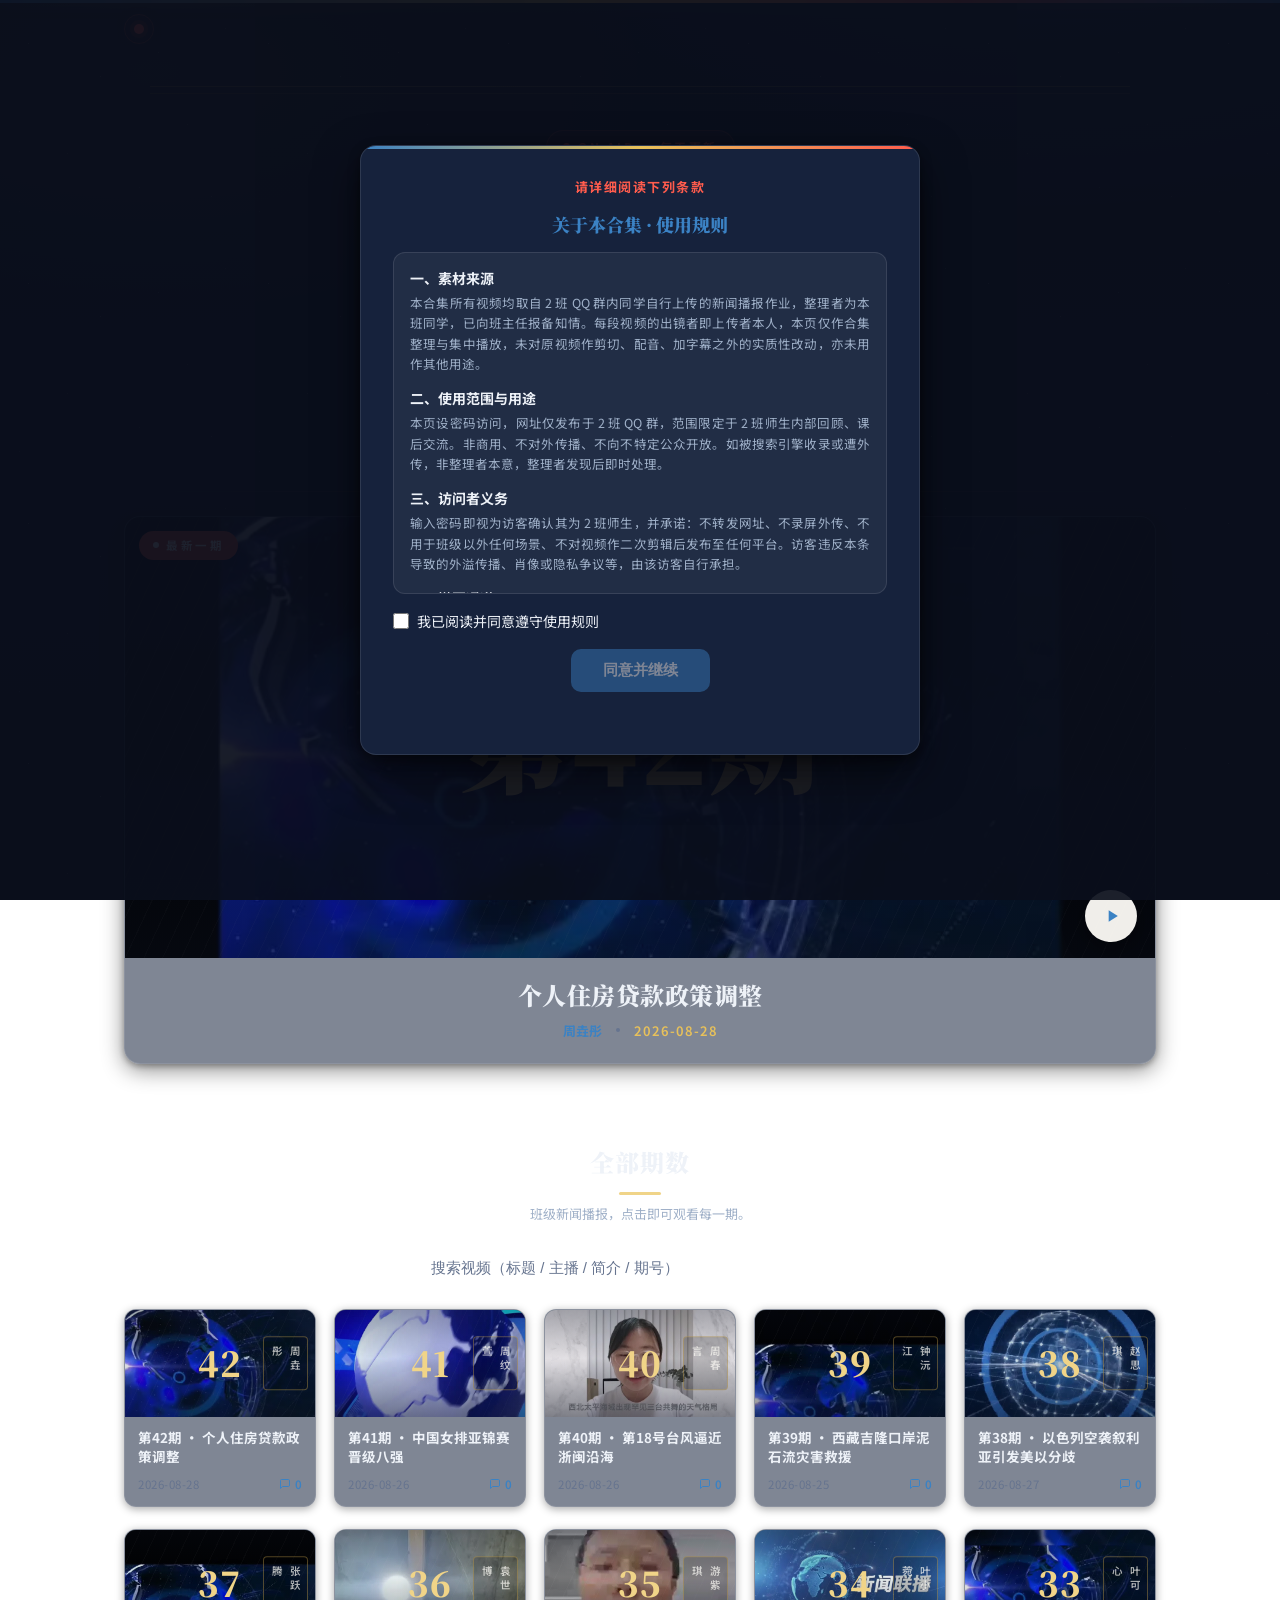
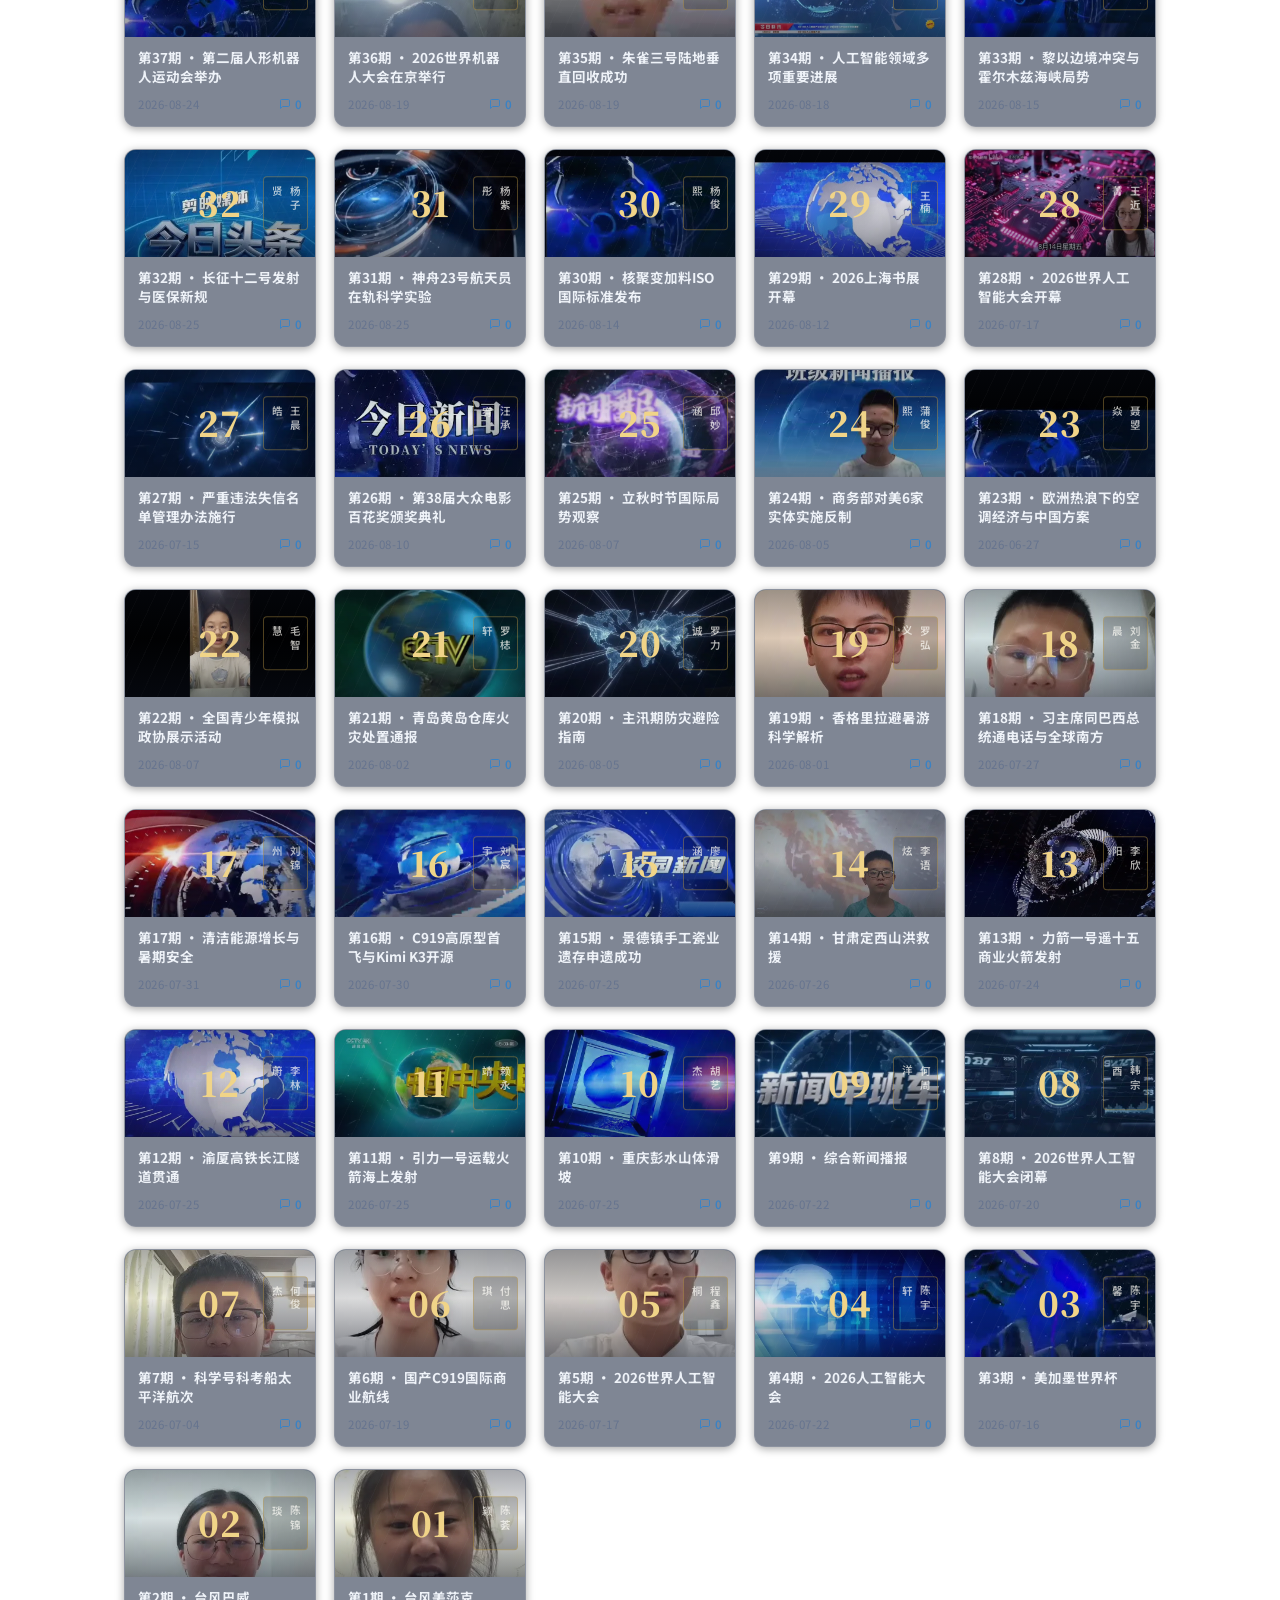
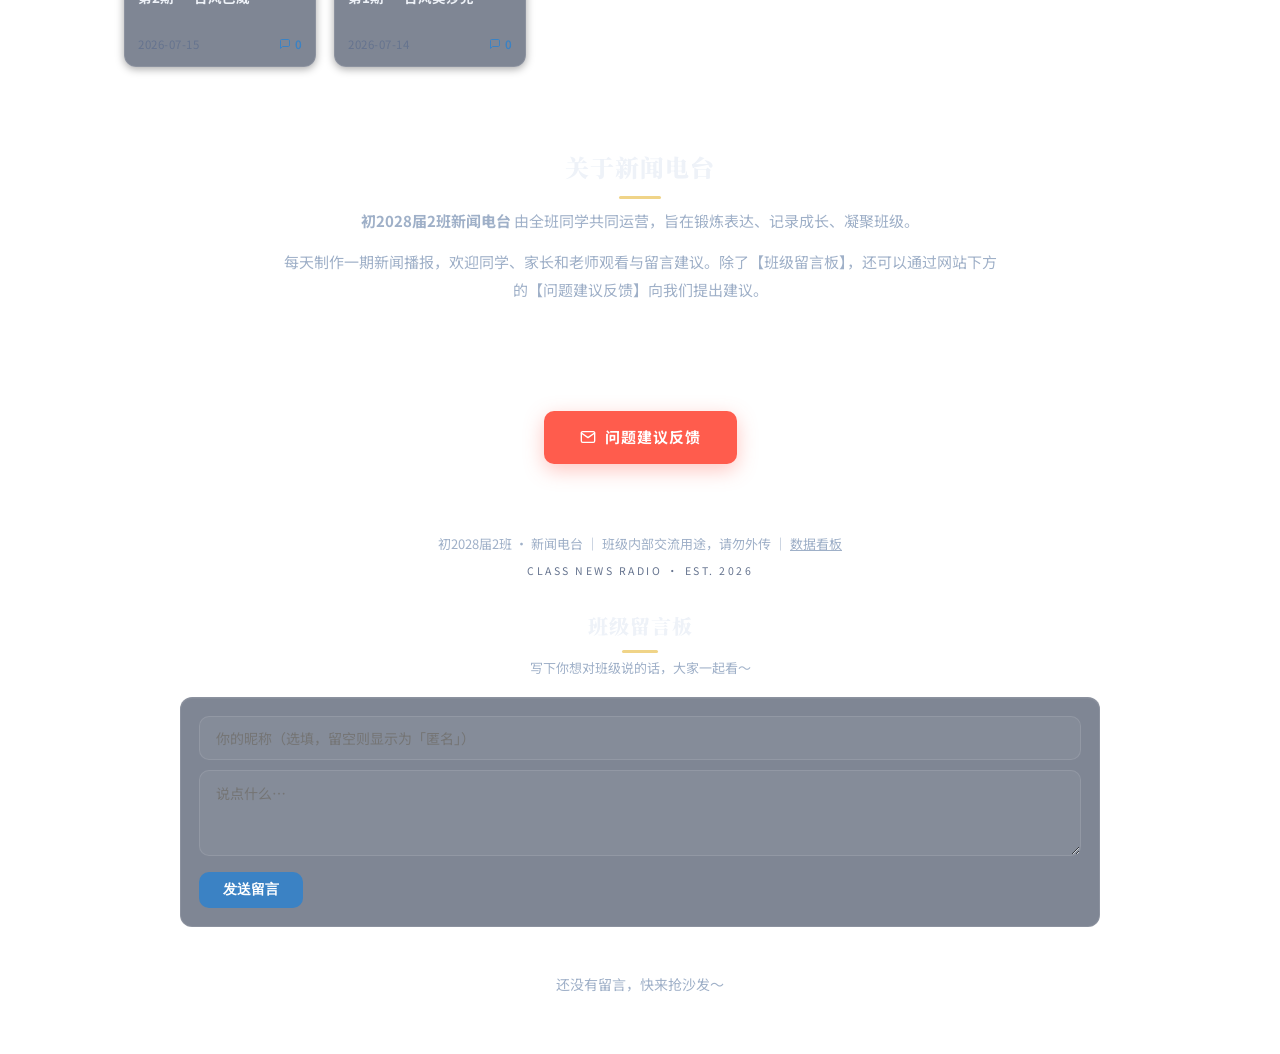
==== commit b141dff7: "v68: 42期封面全部改为主播人脸 — OpenCV Haar自动选帧提取 + 前端封面图接入" ====
--- a/site/index.html
+++ b/site/index.html
@@ -97,6 +97,7 @@
         hd.innerHTML =
           '<a class="headline" href="play.html?id=' + lv.id + '">' +
             '<div class="hl-cover">' +
+              '<img class="hl-cover-img" src="covers/' + lv.id + '.webp" alt="' + Store.esc(lv.title) + '" />' +
               '<span class="hl-tag">最新一期</span>' +
               '<span class="hl-no">第' + lno + '期</span>' +
               '<span class="hl-play"><svg viewBox="0 0 24 24"><path d="M8 5v14l11-7z" fill="currentColor"/></svg></span>' +
@@ -128,6 +129,7 @@
           var host = ((v.hosts || [])[0] || "").replace("主播：", "");
           return '<a class="vcard reveal" href="play.html?id=' + v.id + '">' +
             '<div class="cover">' +
+              '<img class="cover-img" src="covers/' + v.id + '.webp" alt="' + Store.esc(v.title) + '" loading="lazy" />' +
               '<span class="no">' + no + '</span>' +
               (host ? '<span class="host-seal">' + host + '</span>' : '') +
               '<span class="play-ic"><svg viewBox="0 0 24 24" width="22" height="22"><path d="M8 5v14l11-7z" fill="currentColor"/></svg></span>' +
--- a/site/css/style.css
+++ b/site/css/style.css
@@ -396,6 +396,25 @@
   justify-content: center;
   overflow: hidden;
 }
+/* 头条人脸封面图（v68）：铺满 + 暗化保证期号文字可读 */
+.headline .hl-cover .hl-cover-img {
+  position: absolute;
+  inset: 0;
+  width: 100%;
+  height: 100%;
+  object-fit: cover;
+  object-position: center 35%;
+  z-index: 0;
+  filter: saturate(1.05) contrast(1.02);
+}
+.headline .hl-cover::before {
+  content: '';
+  position: absolute;
+  inset: 0;
+  z-index: 1;
+  background: linear-gradient(180deg, rgba(10,15,28,.42) 0%, rgba(10,15,28,.12) 45%, rgba(10,15,28,.55) 100%);
+  pointer-events: none;
+}
 .headline .hl-cover::after {
   content: '';
   position: absolute;
@@ -548,6 +567,28 @@
   align-items: center;
   justify-content: center;
   overflow: hidden;
+}
+/* 人脸封面图（v68）：铺满 + 悬停微缩放 + 暗化保证期号可读 */
+.vcard .cover .cover-img {
+  position: absolute;
+  inset: 0;
+  width: 100%;
+  height: 100%;
+  object-fit: cover;
+  object-position: center 35%;
+  z-index: 0;
+  transition: transform .5s var(--ease-out-expo), filter .3s;
+}
+.vcard:hover .cover .cover-img {
+  transform: scale(1.06);
+}
+.vcard .cover::before {
+  content: '';
+  position: absolute;
+  inset: 0;
+  z-index: 1;
+  background: linear-gradient(180deg, rgba(10,15,28,.35) 0%, rgba(10,15,28,.08) 45%, rgba(10,15,28,.5) 100%);
+  pointer-events: none;
 }
 .vcard .cover::after {
   content: '';
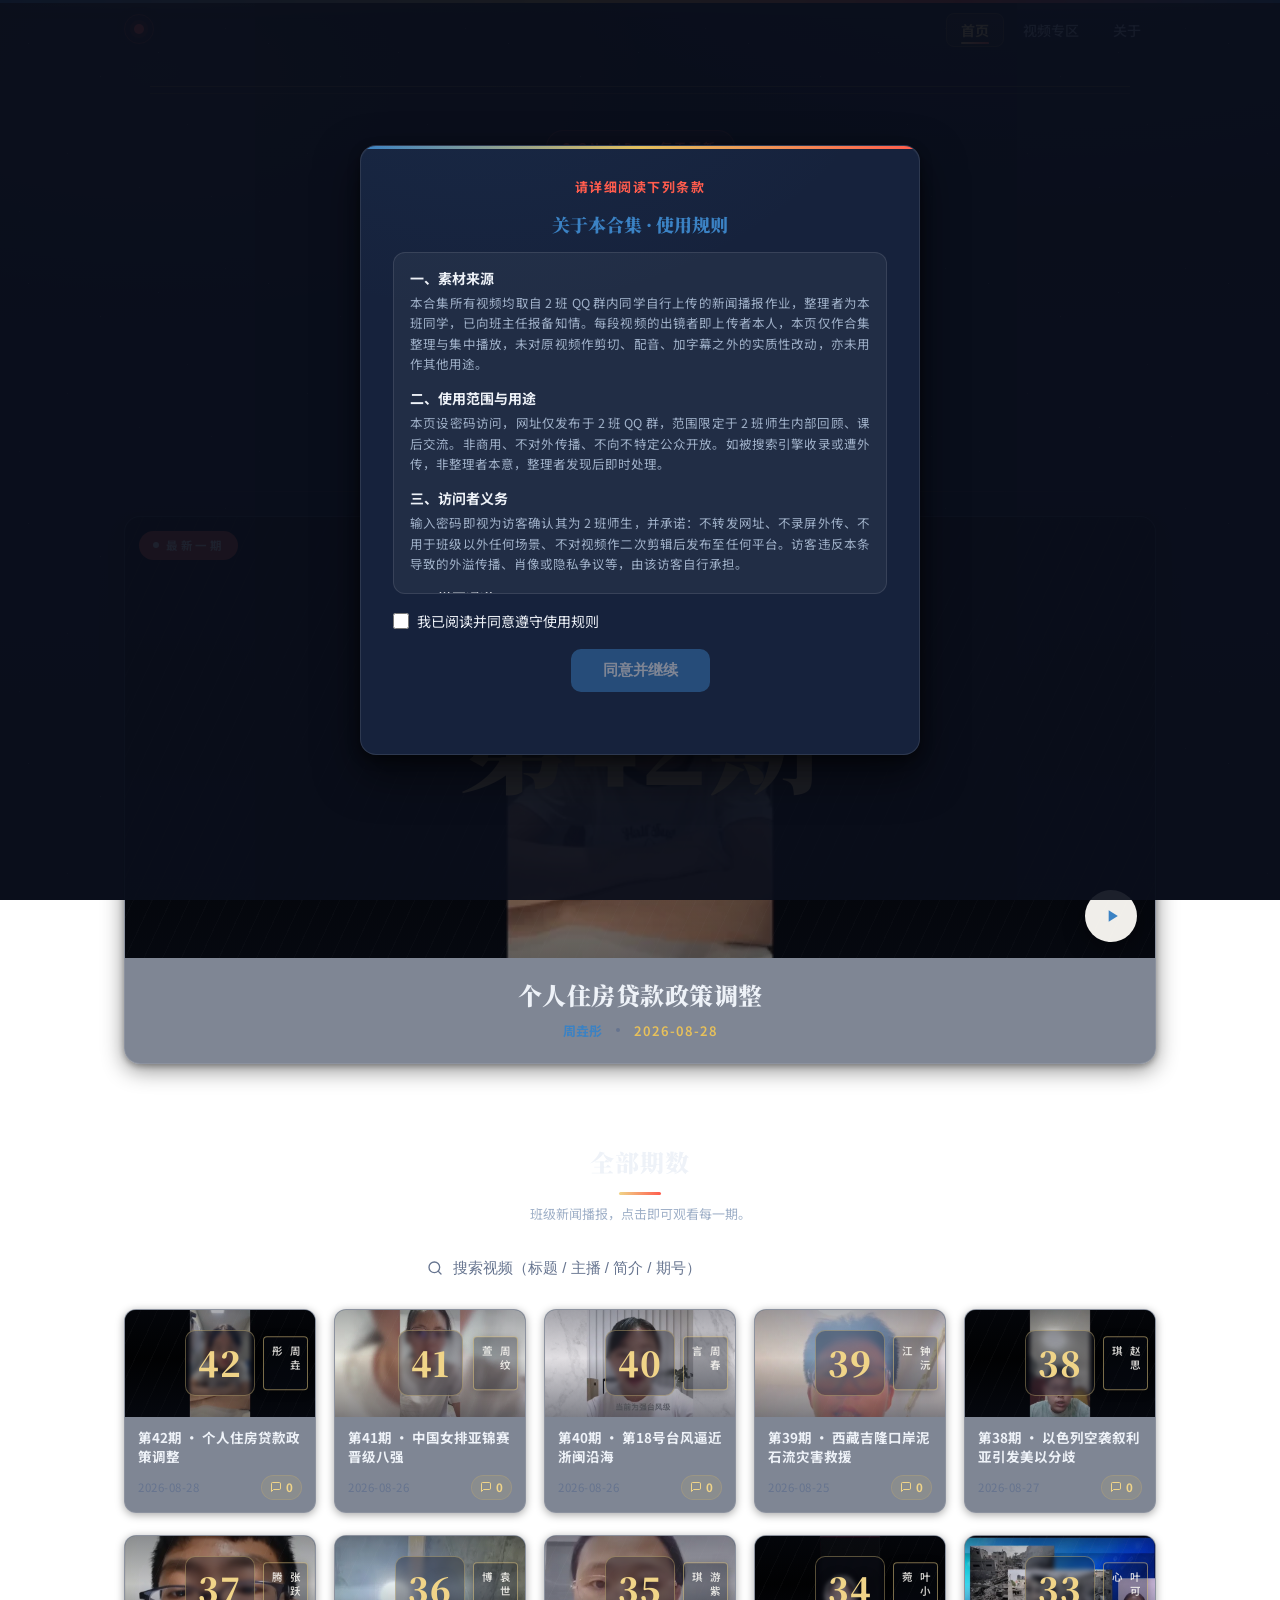
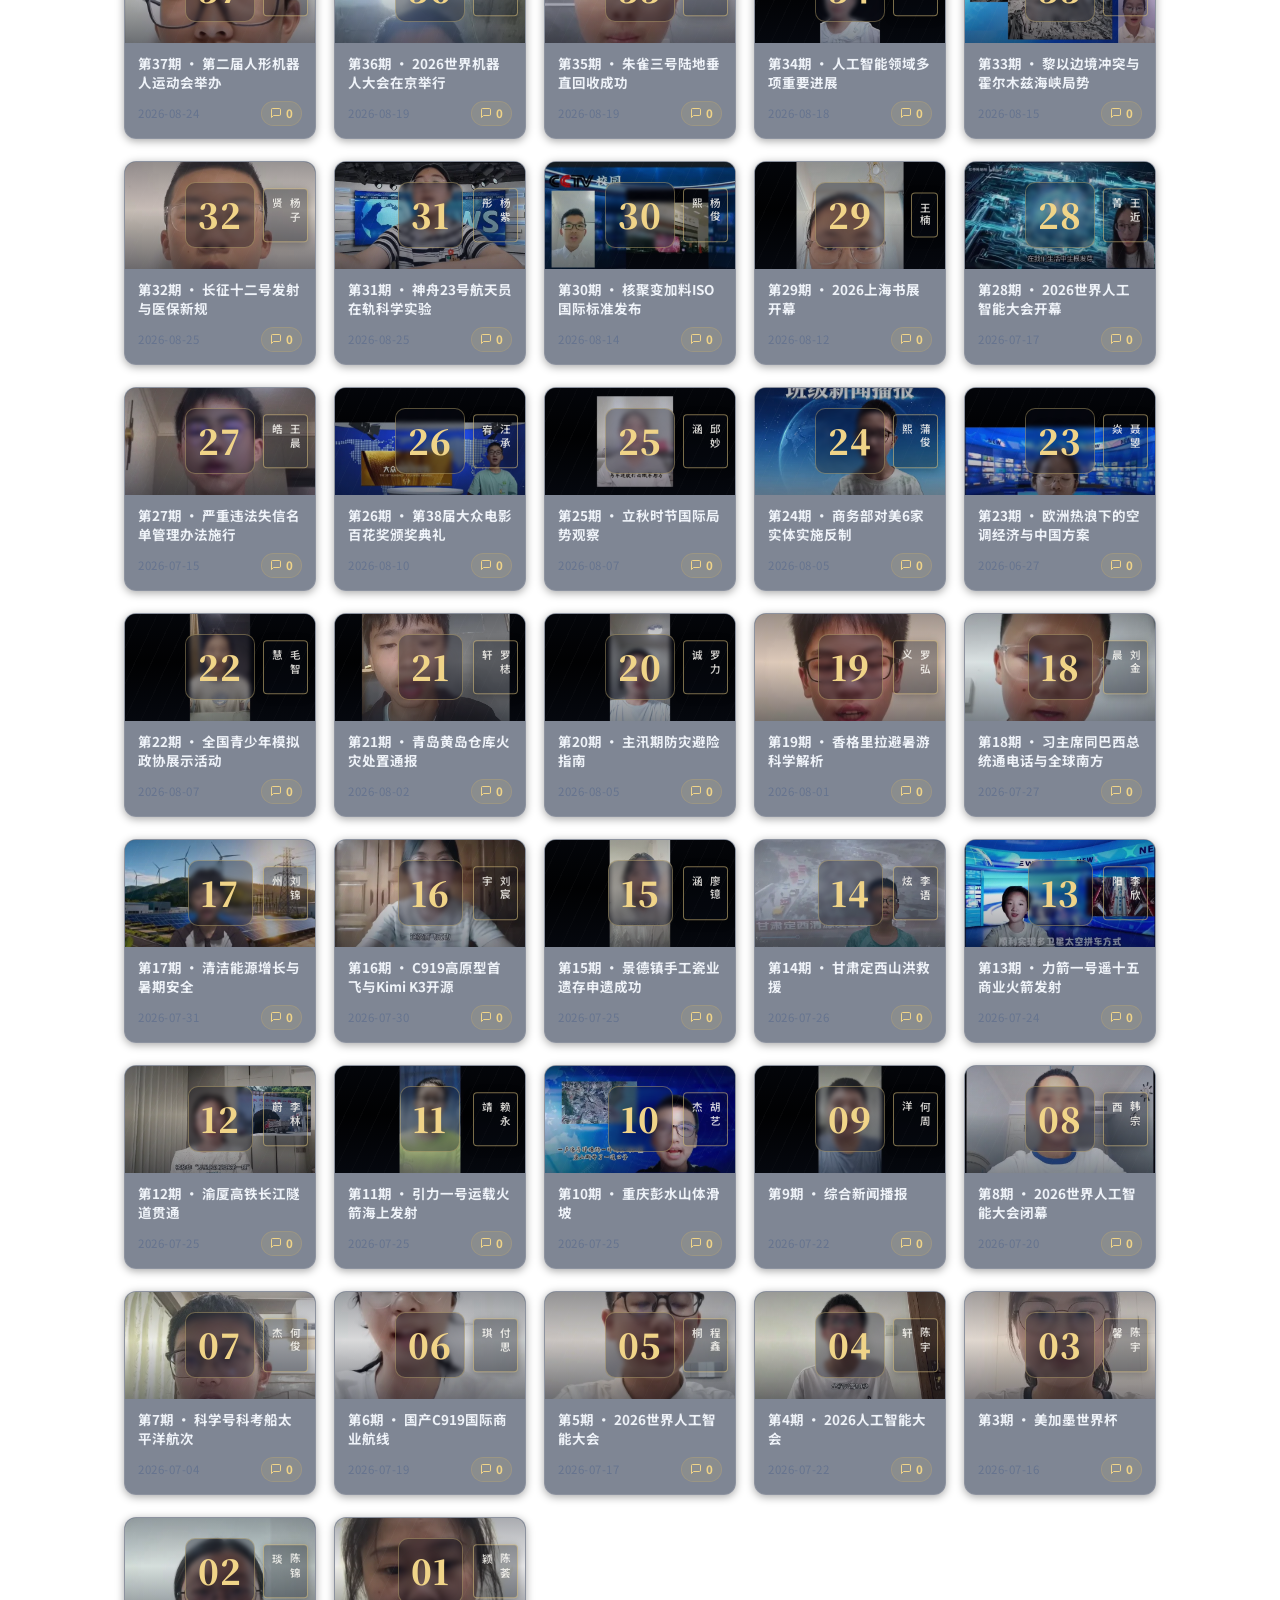
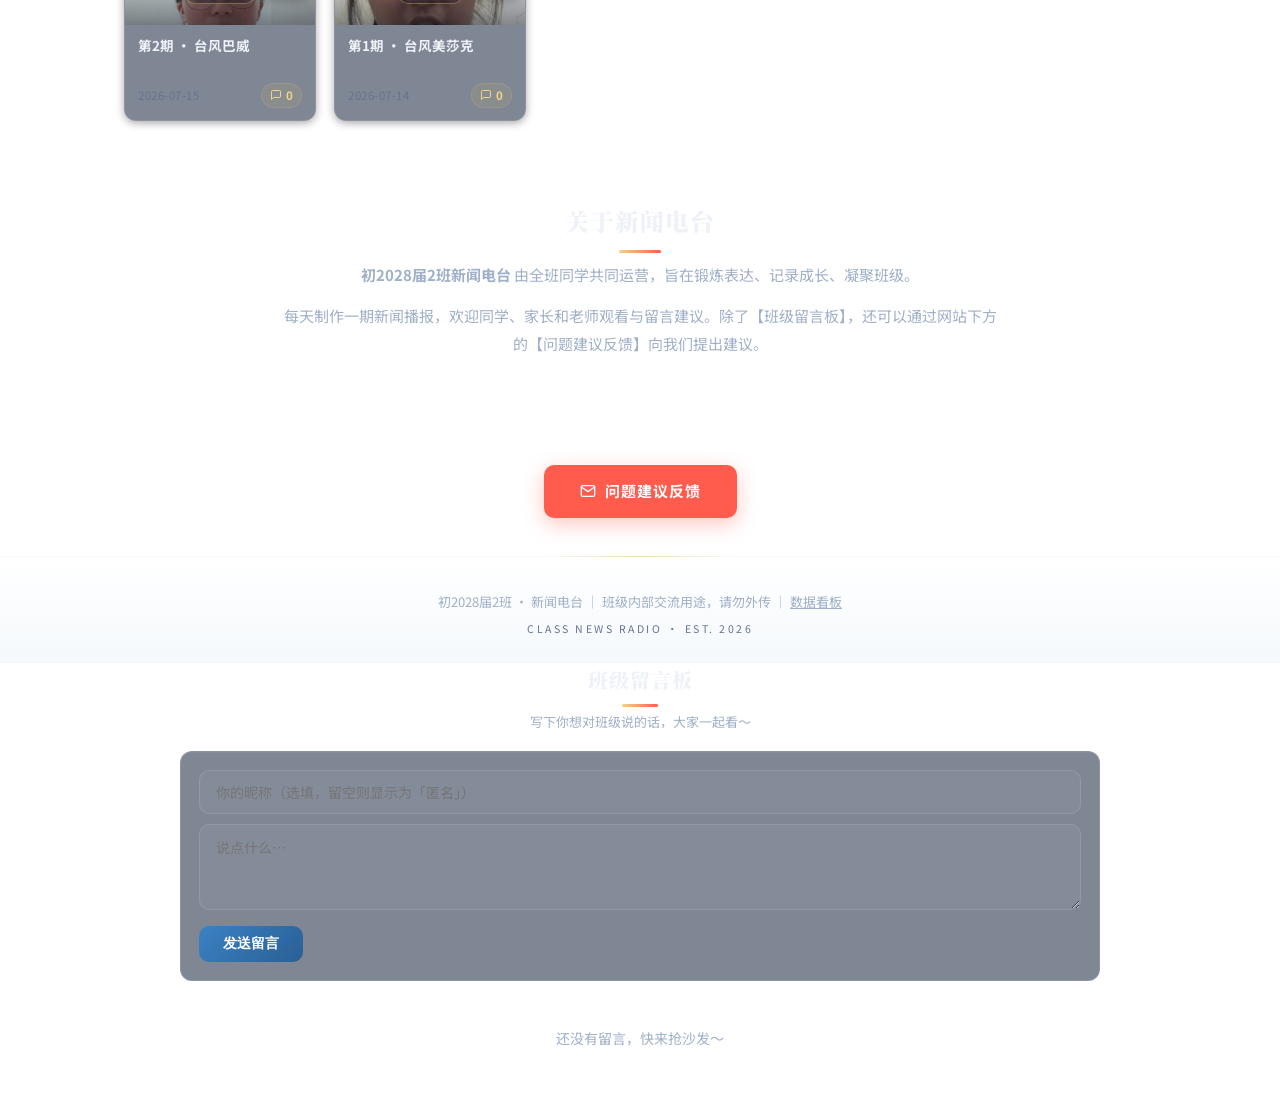
==== commit 8d15dddd: "v70: 全面UI优化 — 导航active高亮+头条呼吸光晕+卡片期号章升级+密码门光晕+评论金边+搜索图标+看板数字渐变+滚动条" ====
--- a/site/index.html
+++ b/site/index.html
@@ -25,7 +25,7 @@
         <div>新闻电台<small>初2028届 · 2班</small></div>
       </div>
       <nav class="nav">
-        <a href="index.html">首页</a>
+        <a href="index.html" class="active">首页</a>
         <a href="videos.html">视频专区</a>
         <a href="#about">关于</a>
       </nav>
--- a/site/css/style.css
+++ b/site/css/style.css
@@ -45,6 +45,27 @@
   box-sizing: border-box;
 }
 
+/* 深色滚动条 + 金色选中 */
+::selection {
+  background: rgba(232, 193, 90, .30);
+  color: var(--ink);
+}
+::-webkit-scrollbar {
+  width: 10px;
+  height: 10px;
+}
+::-webkit-scrollbar-track {
+  background: var(--paper-deep);
+}
+::-webkit-scrollbar-thumb {
+  background: rgba(255, 255, 255, .14);
+  border-radius: 999px;
+  border: 2px solid var(--paper-deep);
+}
+::-webkit-scrollbar-thumb:hover {
+  background: rgba(232, 193, 90, .4);
+}
+
 html { scroll-behavior: smooth; }
 
 body {
@@ -134,7 +155,7 @@
   width: 42px;
   height: 3px;
   margin: 10px auto 0;
-  background: var(--gold-soft);
+  background: linear-gradient(90deg, var(--gold-soft), var(--signal));
   border-radius: 2px;
 }
 .section .hint {
@@ -252,13 +273,33 @@
   padding: 6px 14px;
   border-radius: 8px;
   border: 1px solid transparent;
+  position: relative;
   transition: all .2s ease;
+}
+.nav a::after {
+  content: '';
+  position: absolute;
+  left: 14px; right: 14px; bottom: 2px;
+  height: 2px;
+  border-radius: 2px;
+  background: linear-gradient(90deg, var(--gold-soft), var(--signal));
+  transform: scaleX(0);
+  transform-origin: left;
+  transition: transform .25s var(--ease-out-expo);
 }
 .nav a:hover {
   color: var(--gold);
   background: rgba(232, 193, 90, .08);
   border-color: rgba(232, 193, 90, .22);
 }
+.nav a:hover::after { transform: scaleX(1); }
+.nav a.active {
+  color: var(--gold-soft);
+  background: rgba(232, 193, 90, .10);
+  border-color: rgba(232, 193, 90, .25);
+  font-weight: 700;
+}
+.nav a.active::after { transform: scaleX(1); }
 
 /* ================================================================
    HERO — 报纸头版
@@ -332,7 +373,12 @@
   text-shadow: 0 2px 30px rgba(59, 130, 196, .25);
 }
 .hero h1 .hl {
-  color: var(--brand);
+  background: linear-gradient(135deg, var(--gold-soft) 0%, var(--gold) 50%, var(--signal) 100%);
+  -webkit-background-clip: text;
+  background-clip: text;
+  -webkit-text-fill-color: transparent;
+  color: var(--gold);
+  filter: drop-shadow(0 2px 18px rgba(232, 193, 90, .25));
 }
 .hero p {
   font-size: 16px;
@@ -384,6 +430,10 @@
   box-shadow: 0 18px 40px rgba(20, 30, 45, .14), 0 4px 10px rgba(20, 30, 45, .08);
   border-color: rgba(184, 134, 11, .45);
 }
+/* 头条呼吸光晕：金色氛围缓缓脉动（极淡，不打扰阅读） */
+@media (prefers-reduced-motion: reduce) {
+  .headline .hl-cover::before { animation: none; }
+}
 .headline .hl-cover {
   position: relative;
   aspect-ratio: 21/9;
@@ -412,8 +462,15 @@
   position: absolute;
   inset: 0;
   z-index: 1;
-  background: linear-gradient(180deg, rgba(10,15,28,.42) 0%, rgba(10,15,28,.12) 45%, rgba(10,15,28,.55) 100%);
+  background:
+    radial-gradient(60% 70% at 50% 40%, rgba(232, 193, 90, .10), transparent 70%),
+    linear-gradient(180deg, rgba(10,15,28,.42) 0%, rgba(10,15,28,.12) 45%, rgba(10,15,28,.55) 100%);
+  animation: hl-breathe 5s ease-in-out infinite;
   pointer-events: none;
+}
+@keyframes hl-breathe {
+  0%, 100% { opacity: .75; }
+  50% { opacity: 1; }
 }
 .headline .hl-cover::after {
   content: '';
@@ -605,10 +662,17 @@
   position: relative;
   z-index: 1;
   text-shadow: 0 2px 14px rgba(0,0,0,.35);
-  transition: transform .4s var(--ease-out-expo);
+  transition: transform .4s var(--ease-out-expo), text-shadow .4s;
+  padding: 4px 12px;
+  border: 1px solid rgba(240, 212, 136, .35);
+  border-radius: 10px;
+  background: rgba(10, 15, 28, .32);
+  backdrop-filter: blur(2px);
 }
 .vcard:hover .cover .no {
   transform: translateY(-3px) scale(1.06);
+  text-shadow: 0 3px 20px rgba(0,0,0,.5);
+  border-color: rgba(240, 212, 136, .6);
 }
 /* 主播名竖排章（仿图书藏书章，右侧） */
 .vcard .cover .host-seal {
@@ -619,14 +683,15 @@
   font-size: 10.5px;
   font-weight: 600;
   letter-spacing: 2.5px;
-  color: rgba(255,253,248,.68);
-  border: 1px solid rgba(201,162,75,.4);
+  color: rgba(255,253,248,.8);
+  border: 1px solid rgba(240,212,136,.5);
   padding: 8px 4px;
   border-radius: 4px;
-  background: rgba(0,0,0,.18);
+  background: rgba(10,15,28,.35);
   z-index: 2;
   max-height: 82%;
   overflow: hidden;
+  box-shadow: 0 2px 10px rgba(0,0,0,.3);
 }
 .vcard .cover .ep {
   position: absolute;
@@ -695,11 +760,15 @@
   font-variant-numeric: tabular-nums;
 }
 .vcard .vmeta .vcomments {
-  color: var(--brand);
-  font-weight: 600;
+  color: var(--gold-soft);
+  font-weight: 700;
   display: inline-flex;
   align-items: center;
   gap: 4px;
+  background: rgba(232, 193, 90, .10);
+  border: 1px solid rgba(232, 193, 90, .18);
+  padding: 2px 8px;
+  border-radius: 999px;
 }
 .vcard .vmeta .vcomments svg {
   width: 12px;
@@ -1140,7 +1209,7 @@
   border-radius: var(--radius-lg);
   padding: 40px 38px;
   text-align: center;
-  box-shadow: var(--shadow-lg);
+  box-shadow: var(--shadow-lg), inset 0 1px 0 rgba(255,255,255,.06);
   max-width: 400px;
   width: 92%;
   position: relative;
@@ -1152,6 +1221,14 @@
   top: 0; left: 0; right: 0;
   height: 3px;
   background: linear-gradient(90deg, var(--brand), var(--gold), var(--signal));
+}
+#gate .box::after {
+  content: '';
+  position: absolute;
+  top: -40%; left: -20%;
+  width: 140%; height: 80%;
+  background: radial-gradient(ellipse at 30% 0%, rgba(59, 130, 196, .10), transparent 60%);
+  pointer-events: none;
 }
 #gate .box.box-rules {
   max-width: 560px;
@@ -1163,13 +1240,15 @@
   height: 56px;
   margin: 0 auto 12px;
   border-radius: 50%;
-  background: rgba(22, 64, 107, .08);
+  background: radial-gradient(circle at 35% 30%, rgba(59, 130, 196, .25), rgba(10, 15, 28, .4));
+  border: 1px solid rgba(59, 130, 196, .35);
   display: flex;
   align-items: center;
   justify-content: center;
   color: var(--brand);
   position: relative;
   z-index: 2;
+  box-shadow: 0 4px 16px rgba(59, 130, 196, .3);
 }
 #gate .lock svg { width: 26px; height: 26px; }
 #gate h2 {
@@ -1308,13 +1387,23 @@
    ================================================================ */
 footer.footer {
   text-align: center;
-  padding: 30px 24px;
+  padding: 34px 24px 26px;
   font-size: 13px;
   color: var(--ink-soft);
   position: relative;
   z-index: 5;
   border-top: 1px solid var(--line-soft);
   margin-top: 30px;
+  background: linear-gradient(180deg, transparent, rgba(59, 130, 196, .05));
+}
+footer.footer::before {
+  content: '';
+  position: absolute;
+  top: -1px; left: 50%;
+  transform: translateX(-50%);
+  width: 200px;
+  height: 1px;
+  background: linear-gradient(90deg, transparent, rgba(232, 193, 90, .5), transparent);
 }
 footer.footer .wrap {
   max-width: 1080px;
@@ -1385,7 +1474,7 @@
   width: 36px;
   height: 3px;
   margin: 8px auto 0;
-  background: var(--gold-soft);
+  background: linear-gradient(90deg, var(--gold-soft), var(--signal));
   border-radius: 2px;
 }
 .gb-head .hint, .section .hint {
@@ -1443,12 +1532,12 @@
   font-weight: 700;
   cursor: pointer;
   color: #fff;
-  background: var(--brand);
+  background: linear-gradient(135deg, var(--brand), var(--brand-deep));
   transition: all .2s;
 }
 .gb-form button:hover {
   transform: translateY(-1px);
-  background: var(--brand-deep);
+  background: linear-gradient(135deg, var(--brand-deep), var(--brand-deep));
   box-shadow: 0 4px 14px rgba(59, 130, 196, .4);
 }
 .gb-list { margin-top: 16px; }
@@ -1458,6 +1547,12 @@
   background: var(--card-bg);
   border: 1px solid var(--line-soft);
   margin-bottom: 10px;
+  transition: border-color .25s, transform .25s, box-shadow .25s;
+}
+.gb-item:hover {
+  border-color: rgba(232, 193, 90, .25);
+  transform: translateX(3px);
+  box-shadow: 0 4px 14px rgba(0, 0, 0, .25);
 }
 .gb-meta {
   display: flex;
@@ -1467,7 +1562,8 @@
 }
 .gb-meta b {
   font-size: 14px;
-  color: var(--ink);
+  color: var(--gold-soft);
+  font-weight: 700;
 }
 .gb-meta span {
   font-size: 11px;
@@ -1508,7 +1604,7 @@
   width: 40px;
   height: 3px;
   margin: 10px auto 0;
-  background: var(--gold-soft);
+  background: linear-gradient(90deg, var(--gold-soft), var(--signal));
   border-radius: 2px;
 }
 #clist {
@@ -1594,12 +1690,22 @@
   padding: 22px 18px;
   text-align: center;
   box-shadow: var(--shadow-sm);
+  transition: transform .25s, border-color .25s, box-shadow .25s;
+}
+.stat:hover {
+  transform: translateY(-3px);
+  border-color: rgba(232, 193, 90, .3);
+  box-shadow: 0 8px 22px rgba(0, 0, 0, .35);
 }
 .stat .num {
   font-family: var(--font-display);
   font-size: 34px;
   font-weight: 900;
-  color: var(--brand);
+  background: linear-gradient(135deg, var(--gold-soft), var(--brand));
+  -webkit-background-clip: text;
+  background-clip: text;
+  -webkit-text-fill-color: transparent;
+  color: var(--gold-soft);
   line-height: 1;
   margin-bottom: 6px;
   font-variant-numeric: tabular-nums;
@@ -1708,19 +1814,26 @@
 .search-input {
   width: 100%;
   max-width: 460px;
-  padding: 12px 20px;
+  padding: 12px 20px 12px 42px;
   border: 1.5px solid var(--line);
   border-radius: 999px;
   background: rgba(255, 255, 255, .06);
   font-size: 15px;
   color: var(--ink);
   outline: none;
-  transition: border-color .2s, box-shadow .2s;
+  transition: border-color .2s, box-shadow .2s, background .2s;
 }
 .search-input::placeholder { color: var(--ink-faint); }
 .search-input:focus {
   border-color: var(--gold-soft);
   box-shadow: 0 0 0 4px rgba(232, 193, 90, .17);
+  background: rgba(255, 255, 255, .09);
+}
+/* 搜索框放大镜图标（内联背景 SVG） */
+.search-input {
+  background-image: url("data:image/svg+xml,%3Csvg xmlns='http://www.w3.org/2000/svg' width='16' height='16' viewBox='0 0 24 24' fill='none' stroke='%2366748f' stroke-width='2' stroke-linecap='round' stroke-linejoin='round'%3E%3Ccircle cx='11' cy='11' r='8'/%3E%3Cline x1='21' y1='21' x2='16.65' y2='16.65'/%3E%3C/svg%3E");
+  background-repeat: no-repeat;
+  background-position: 16px center;
 }
 
 /* ================================================================
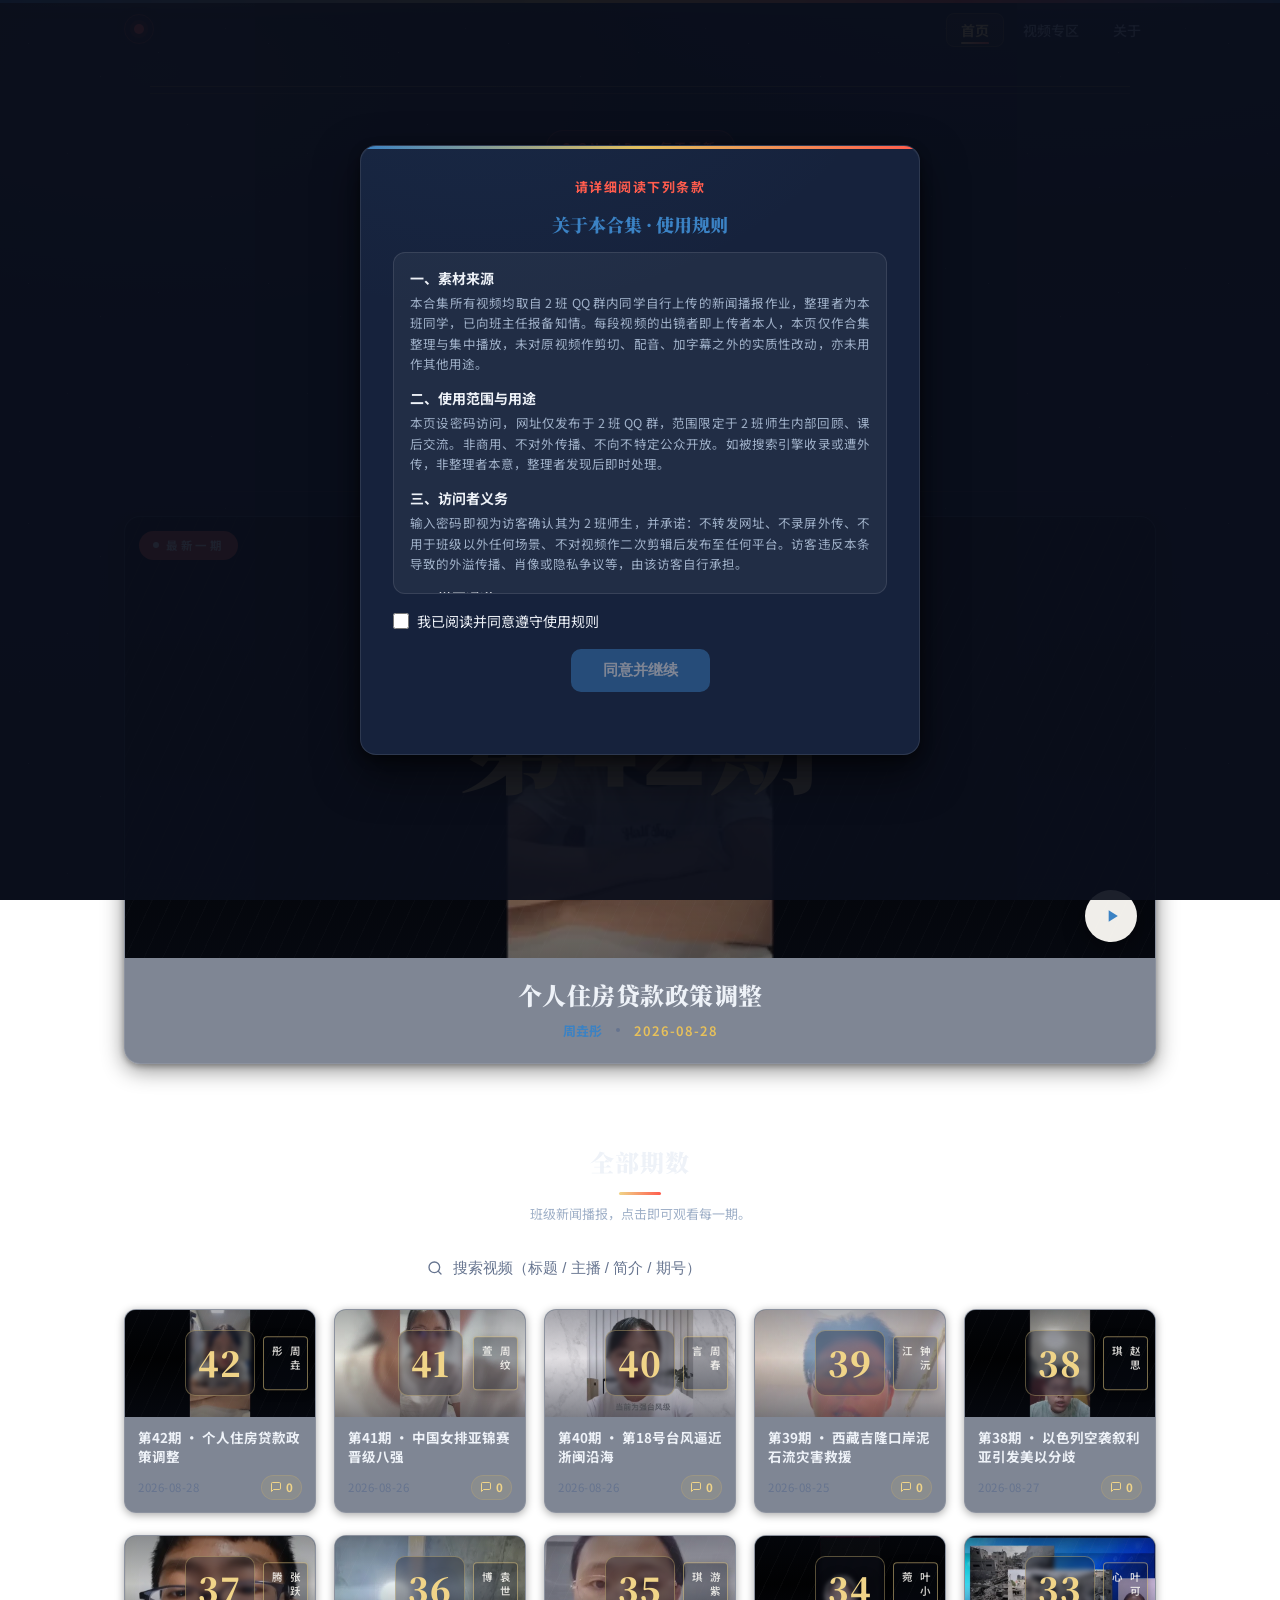
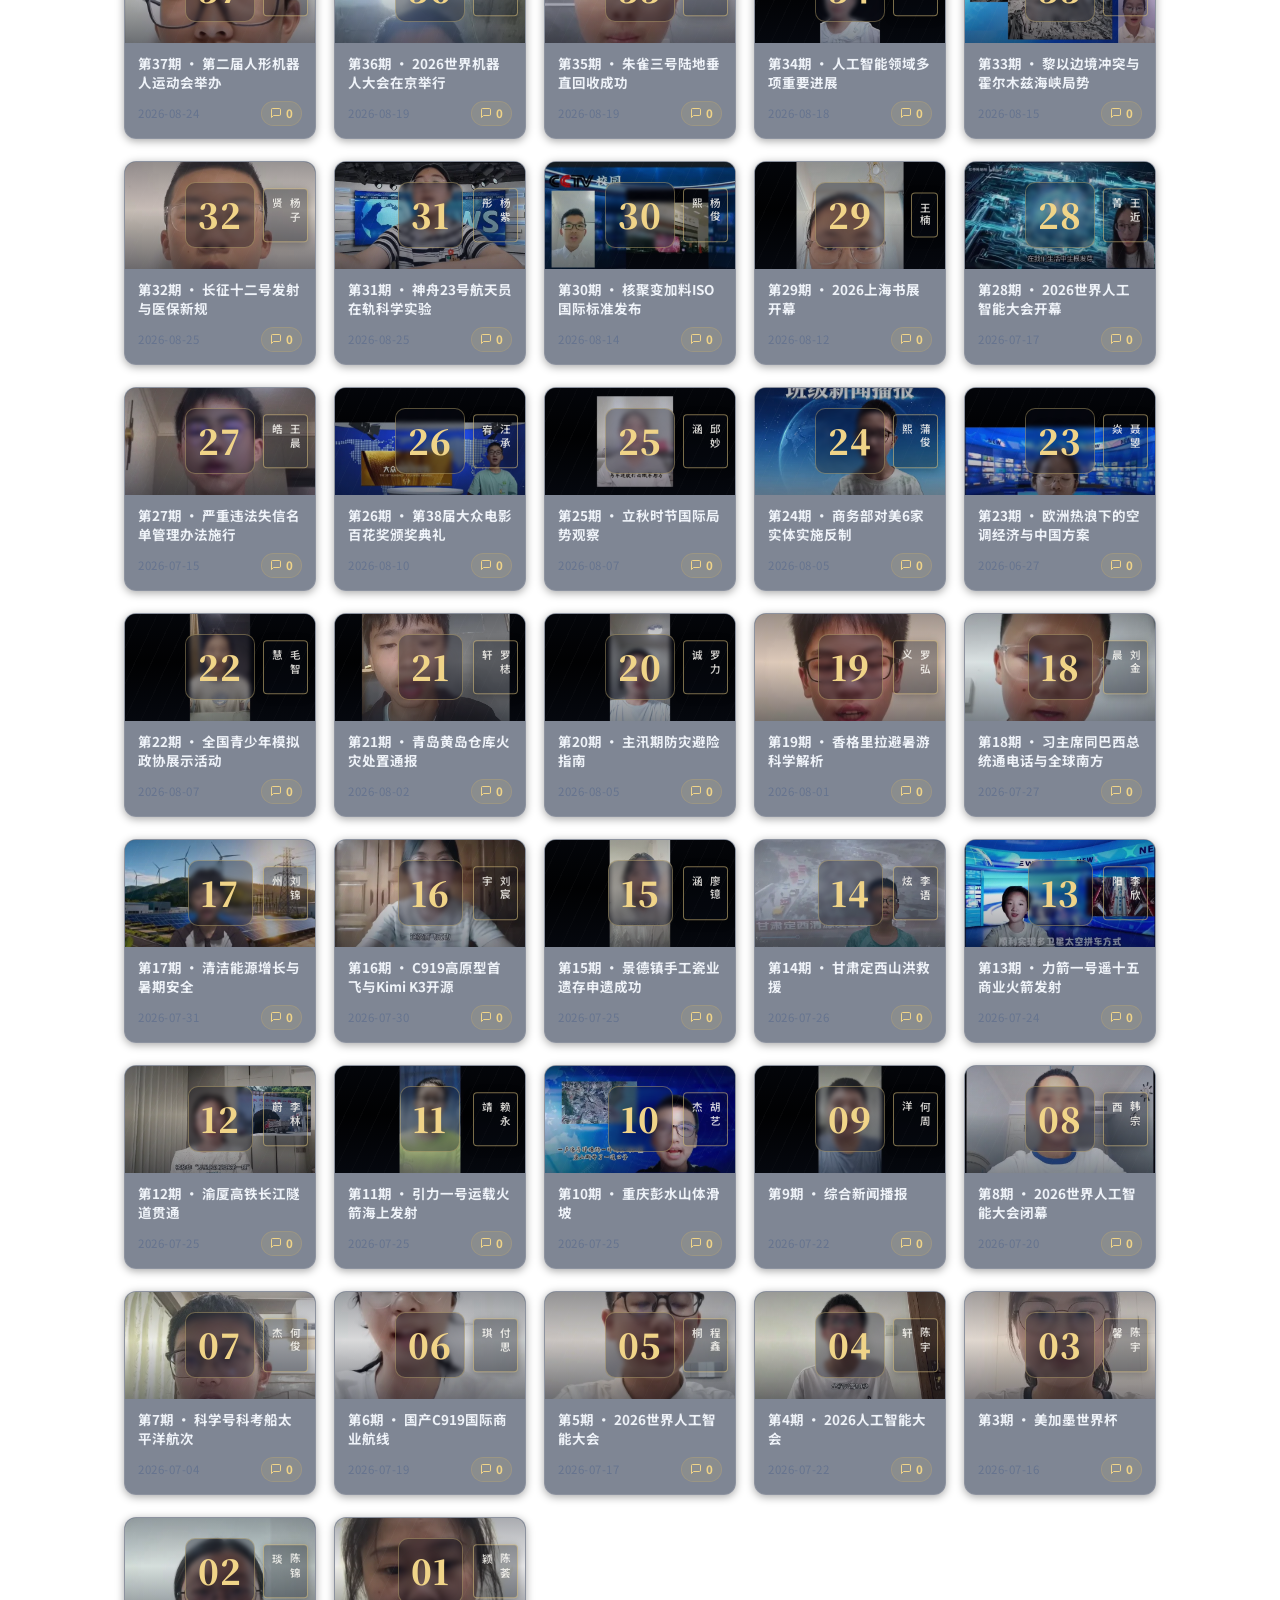
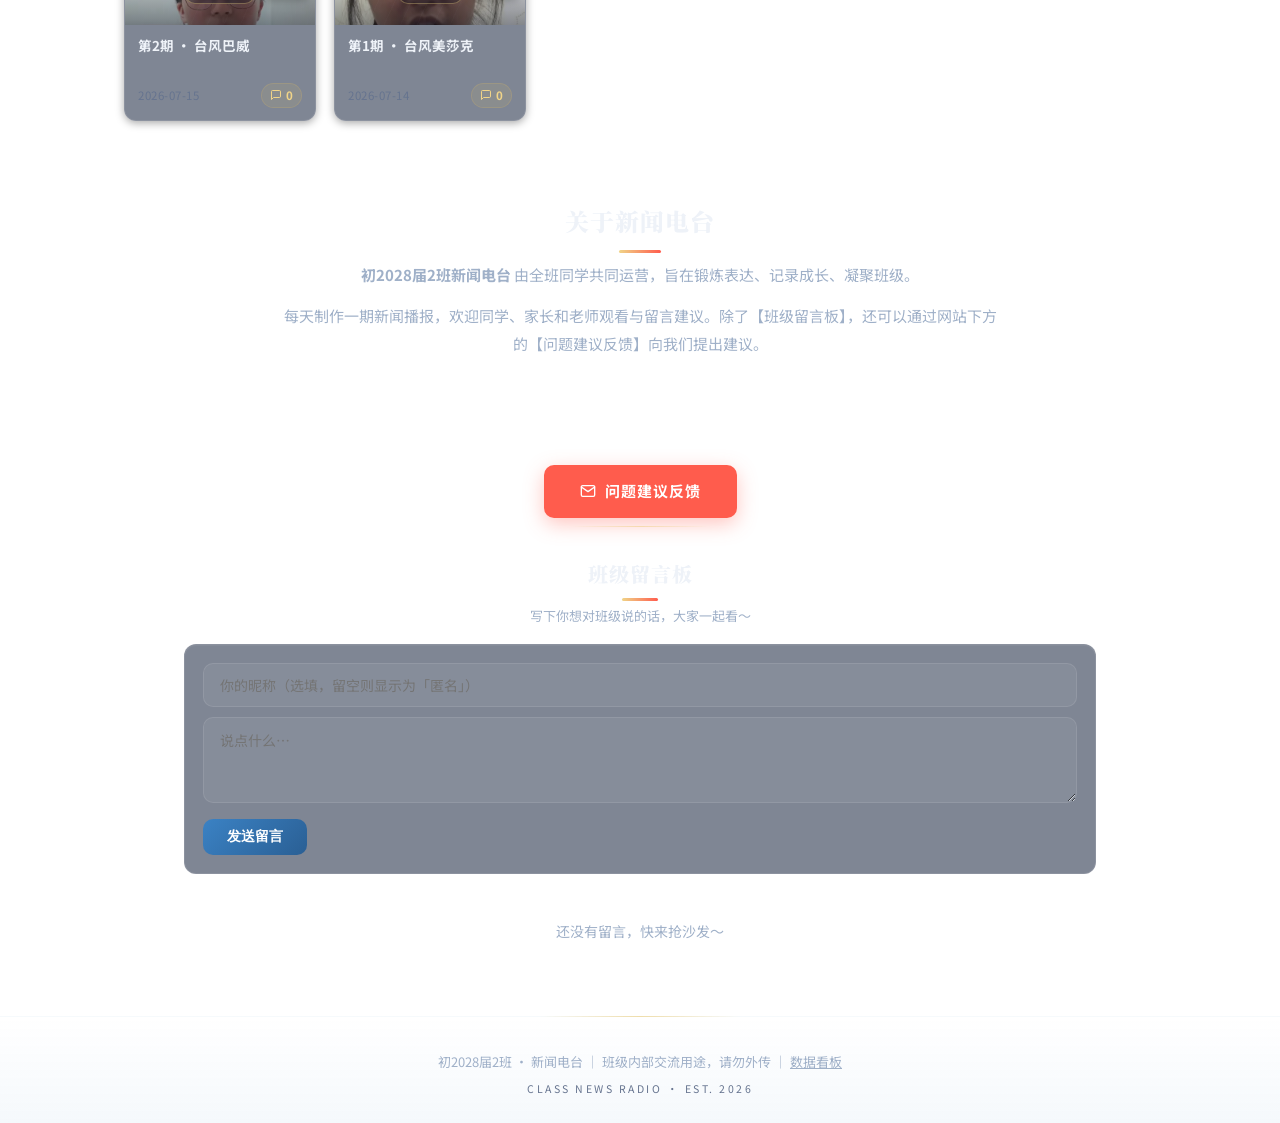
==== commit 4e8d21f3: "v70-2: 修复留言框显示 — 留言板移到footer之前(用户滚到底可见)，加独立底部区域样式" ====
--- a/site/index.html
+++ b/site/index.html
@@ -66,11 +66,11 @@
     <a href="#guestbook" onclick="setTimeout(function(){var t=document.getElementById('gb-text');if(t)t.focus();},300)"><svg viewBox="0 0 24 24" width="16" height="16" fill="none" stroke="currentColor" stroke-width="2" stroke-linecap="round" stroke-linejoin="round"><path d="M4 4h16c1.1 0 2 .9 2 2v12c0 1.1-.9 2-2 2H4c-1.1 0-2-.9-2-2V6c0-1.1.9-2 2-2z"/><polyline points="22,6 12,13 2,6"/></svg> 问题建议反馈</a>
   </div>
 
+  <div id="guestbook" class="guestbook-slot"><!-- 由 guestbook.js 渲染 --></div>
+
   <footer class="footer">
     <div class="wrap">初2028届2班 · 新闻电台 ｜ 班级内部交流用途，请勿外传 ｜ <a href="dashboard.html" style="color:var(--ink-soft);text-decoration:underline;">数据看板</a><span class="footer-issue">Class News Radio · Est. 2026</span></div>
   </footer>
-
-  <div id="guestbook" style="max-width:960px;margin:0 auto 30px;padding:0 20px;"></div>
 
   <script src="js/store.js"></script>
   <script src="js/videos.js"></script>
--- a/site/css/style.css
+++ b/site/css/style.css
@@ -1450,6 +1450,24 @@
 /* ================================================================
    GUESTBOOK
    ================================================================ */
+/* 留言板插槽：独立底部区域（在 footer 之前，视觉上醒目） */
+.guestbook-slot {
+  max-width: 960px;
+  margin: 0 auto 34px;
+  padding: 30px 24px 10px;
+  position: relative;
+  z-index: 5;
+  border-top: 1px solid var(--line-soft);
+}
+.guestbook-slot::before {
+  content: '';
+  position: absolute;
+  top: -1px; left: 50%;
+  transform: translateX(-50%);
+  width: 140px;
+  height: 1px;
+  background: linear-gradient(90deg, transparent, rgba(232, 193, 90, .4), transparent);
+}
 .guestbook-wrap {
   max-width: 720px;
   margin: 0 auto 40px;
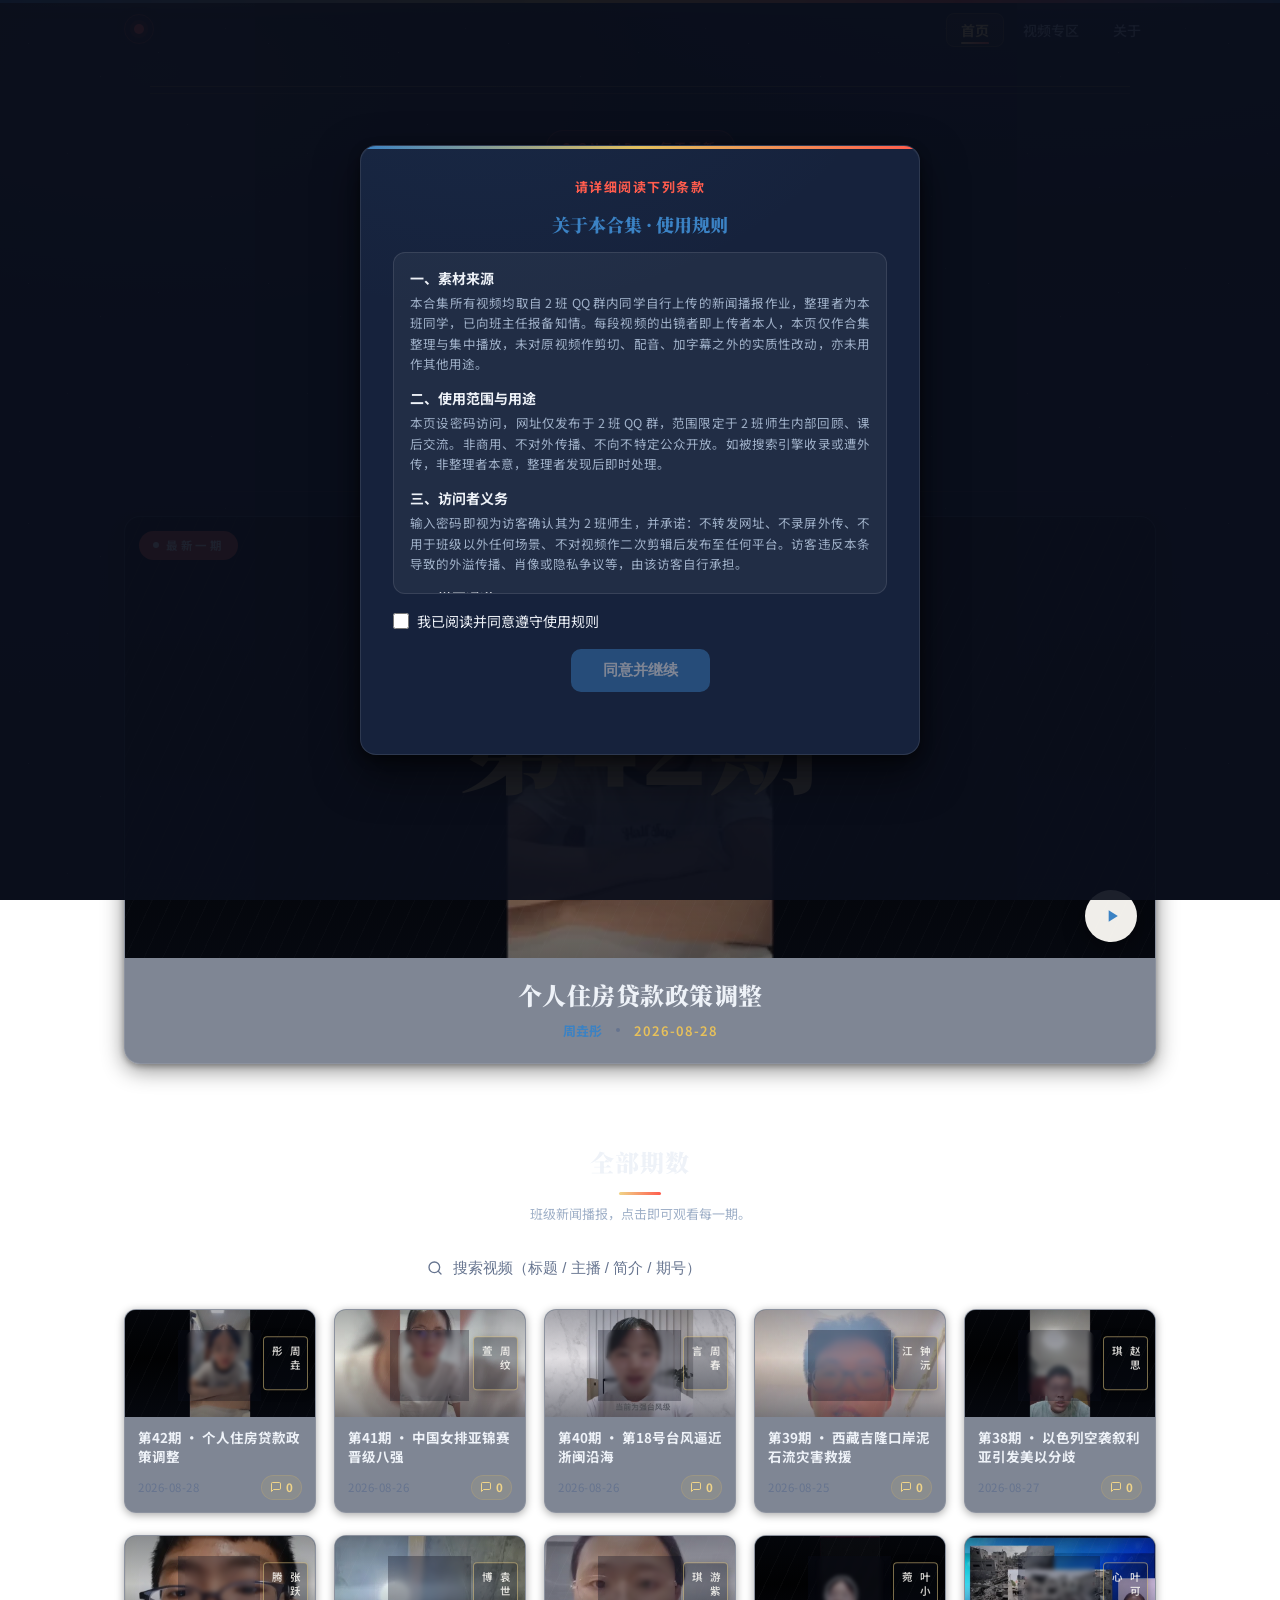
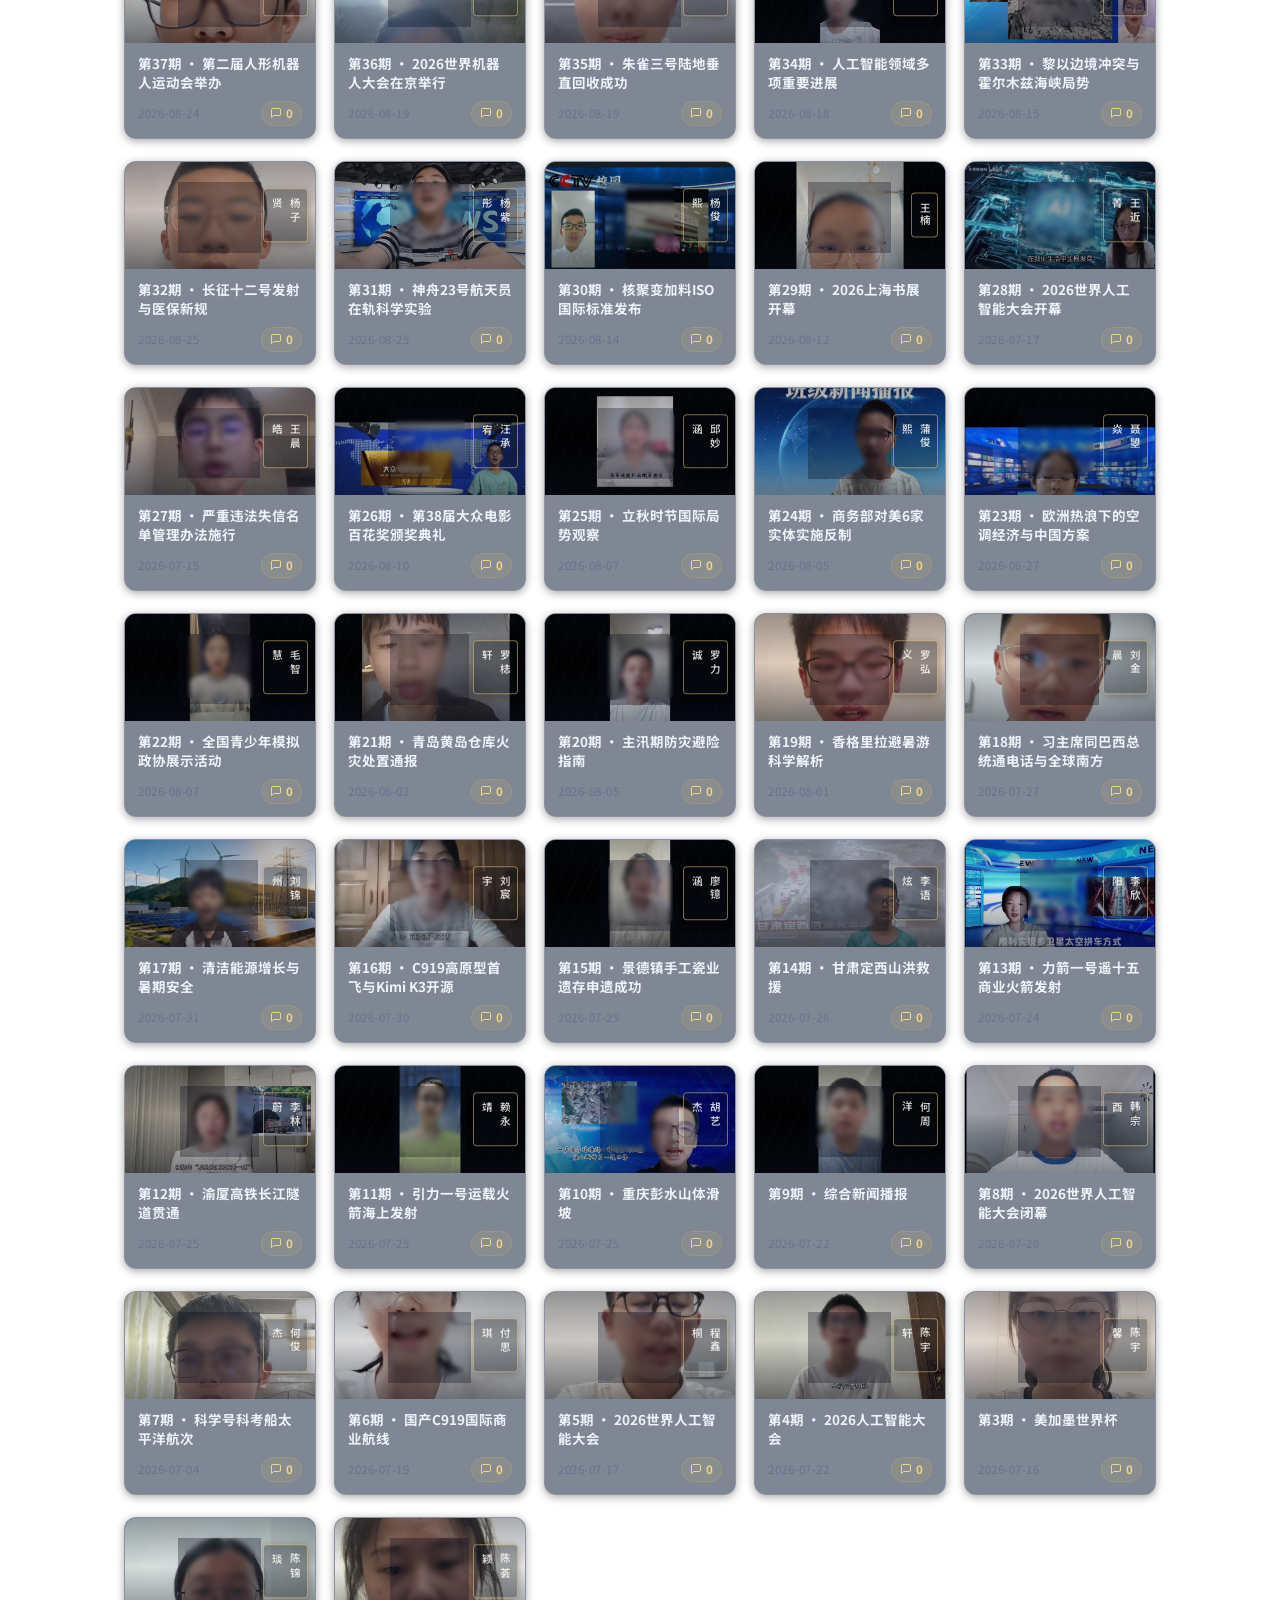
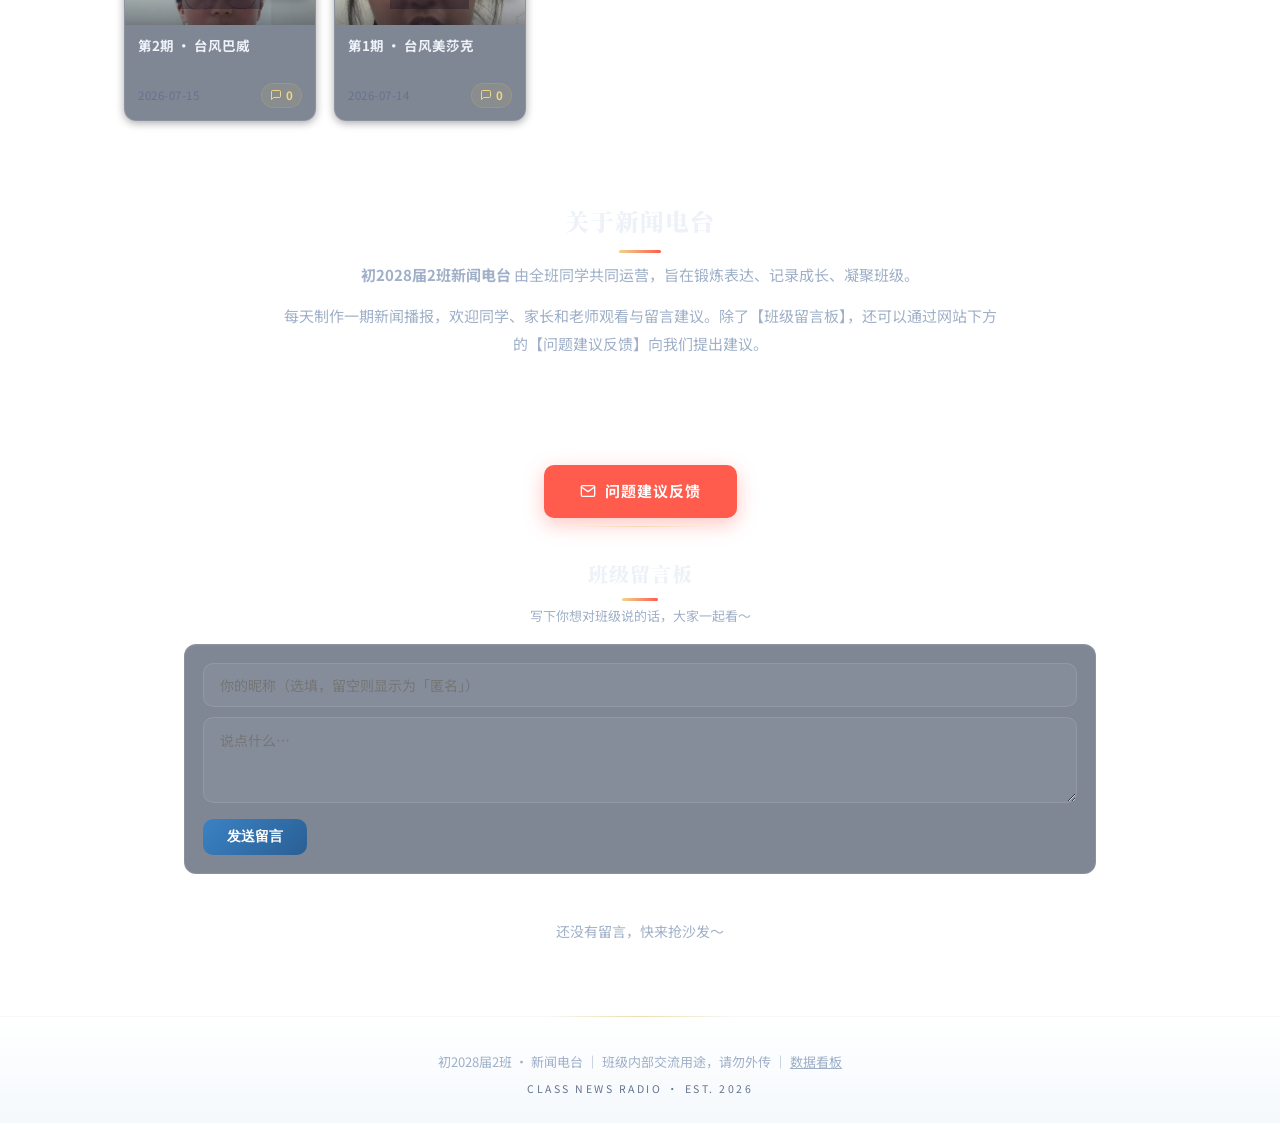
==== commit e3487f4b: "v70-3: 留言板表单改为静态HTML — 不再依赖JS渲染表单，标题+输入框+按钮永远可见；JS只负责列表和提交" ====
--- a/site/index.html
+++ b/site/index.html
@@ -66,7 +66,18 @@
     <a href="#guestbook" onclick="setTimeout(function(){var t=document.getElementById('gb-text');if(t)t.focus();},300)"><svg viewBox="0 0 24 24" width="16" height="16" fill="none" stroke="currentColor" stroke-width="2" stroke-linecap="round" stroke-linejoin="round"><path d="M4 4h16c1.1 0 2 .9 2 2v12c0 1.1-.9 2-2 2H4c-1.1 0-2-.9-2-2V6c0-1.1.9-2 2-2z"/><polyline points="22,6 12,13 2,6"/></svg> 问题建议反馈</a>
   </div>
 
-  <div id="guestbook" class="guestbook-slot"><!-- 由 guestbook.js 渲染 --></div>
+  <div id="guestbook" class="guestbook-slot">
+    <div class="gb-head">
+      <h3>班级留言板</h3>
+      <p class="hint">写下你想对班级说的话，大家一起看～</p>
+    </div>
+    <form id="gb-form" class="gb-form">
+      <input id="gb-name" type="text" maxlength="20" placeholder="你的昵称（选填，留空则显示为「匿名」）" autocomplete="off" />
+      <textarea id="gb-text" rows="3" placeholder="说点什么…" required></textarea>
+      <button type="submit">发送留言</button>
+    </form>
+    <div class="gb-list" id="gb-list"><!-- 由 guestbook.js 渲染列表 --></div>
+  </div>
 
   <footer class="footer">
     <div class="wrap">初2028届2班 · 新闻电台 ｜ 班级内部交流用途，请勿外传 ｜ <a href="dashboard.html" style="color:var(--ink-soft);text-decoration:underline;">数据看板</a><span class="footer-issue">Class News Radio · Est. 2026</span></div>
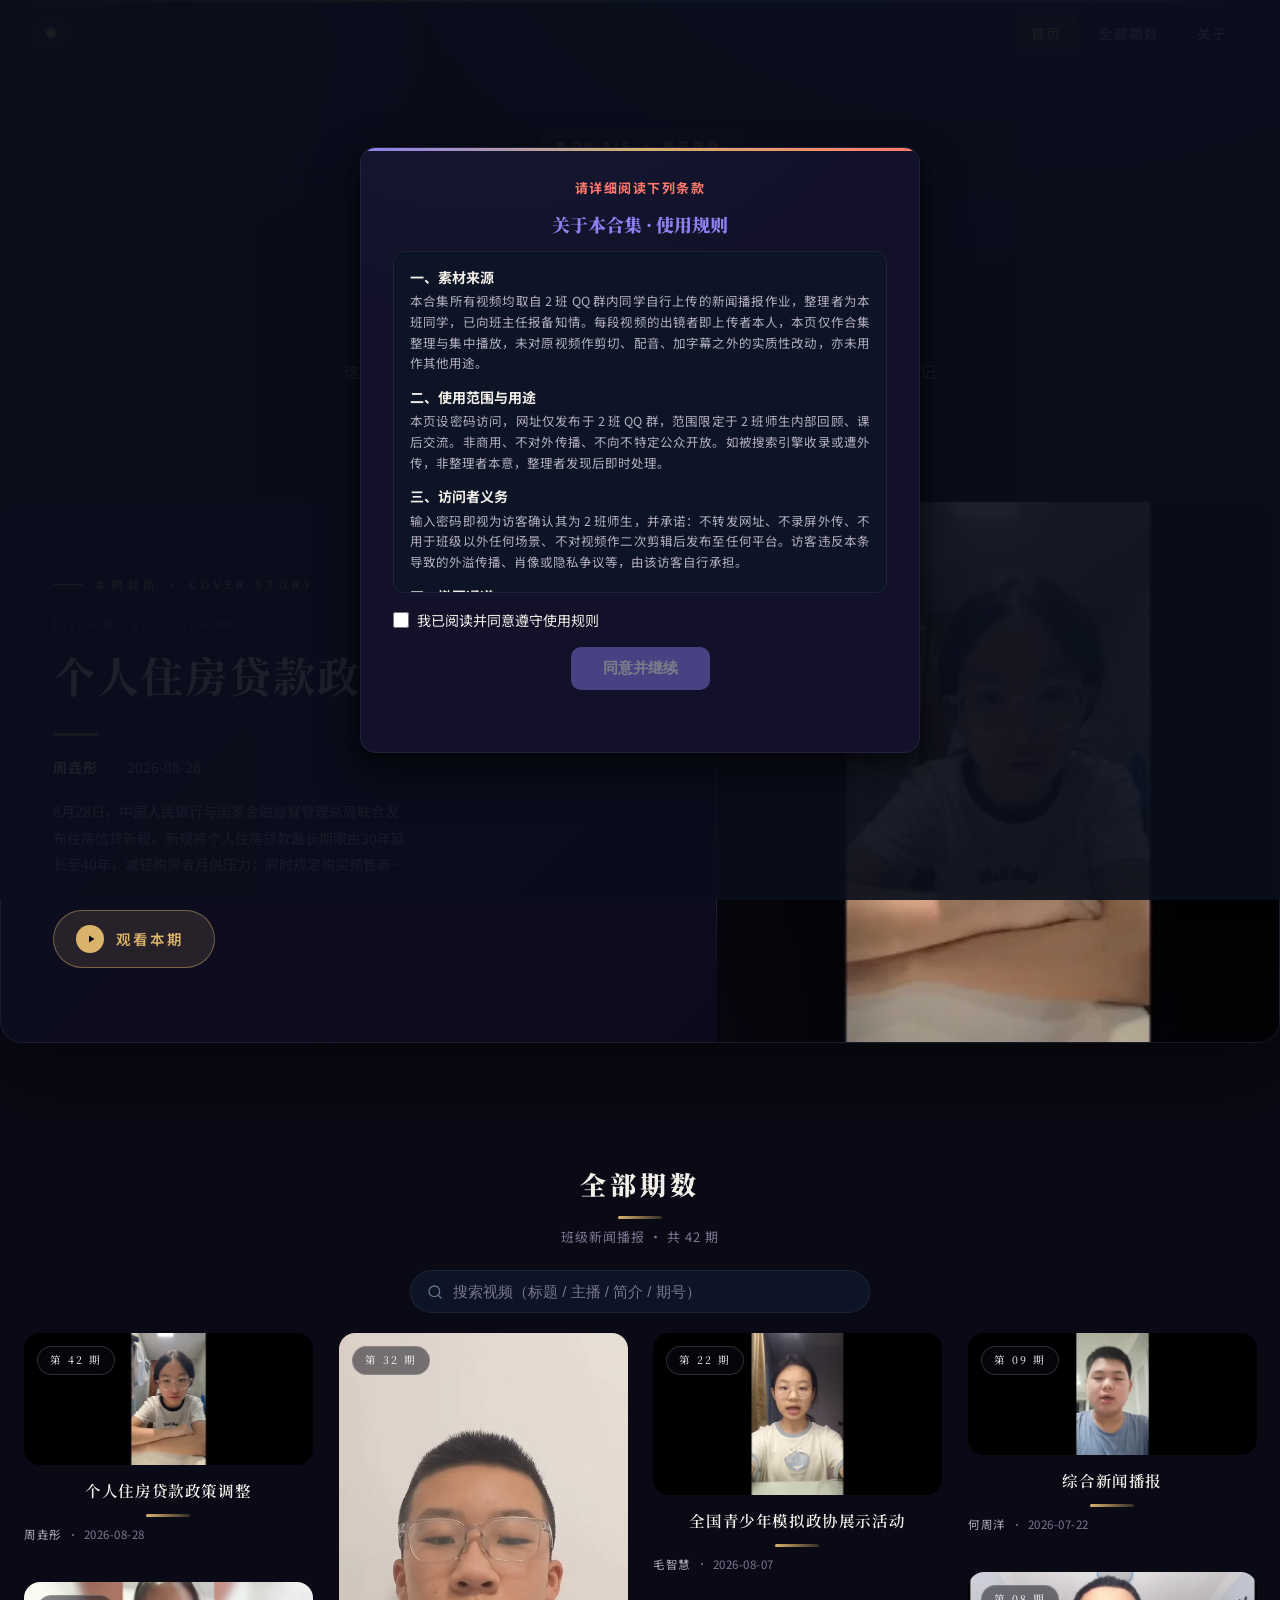
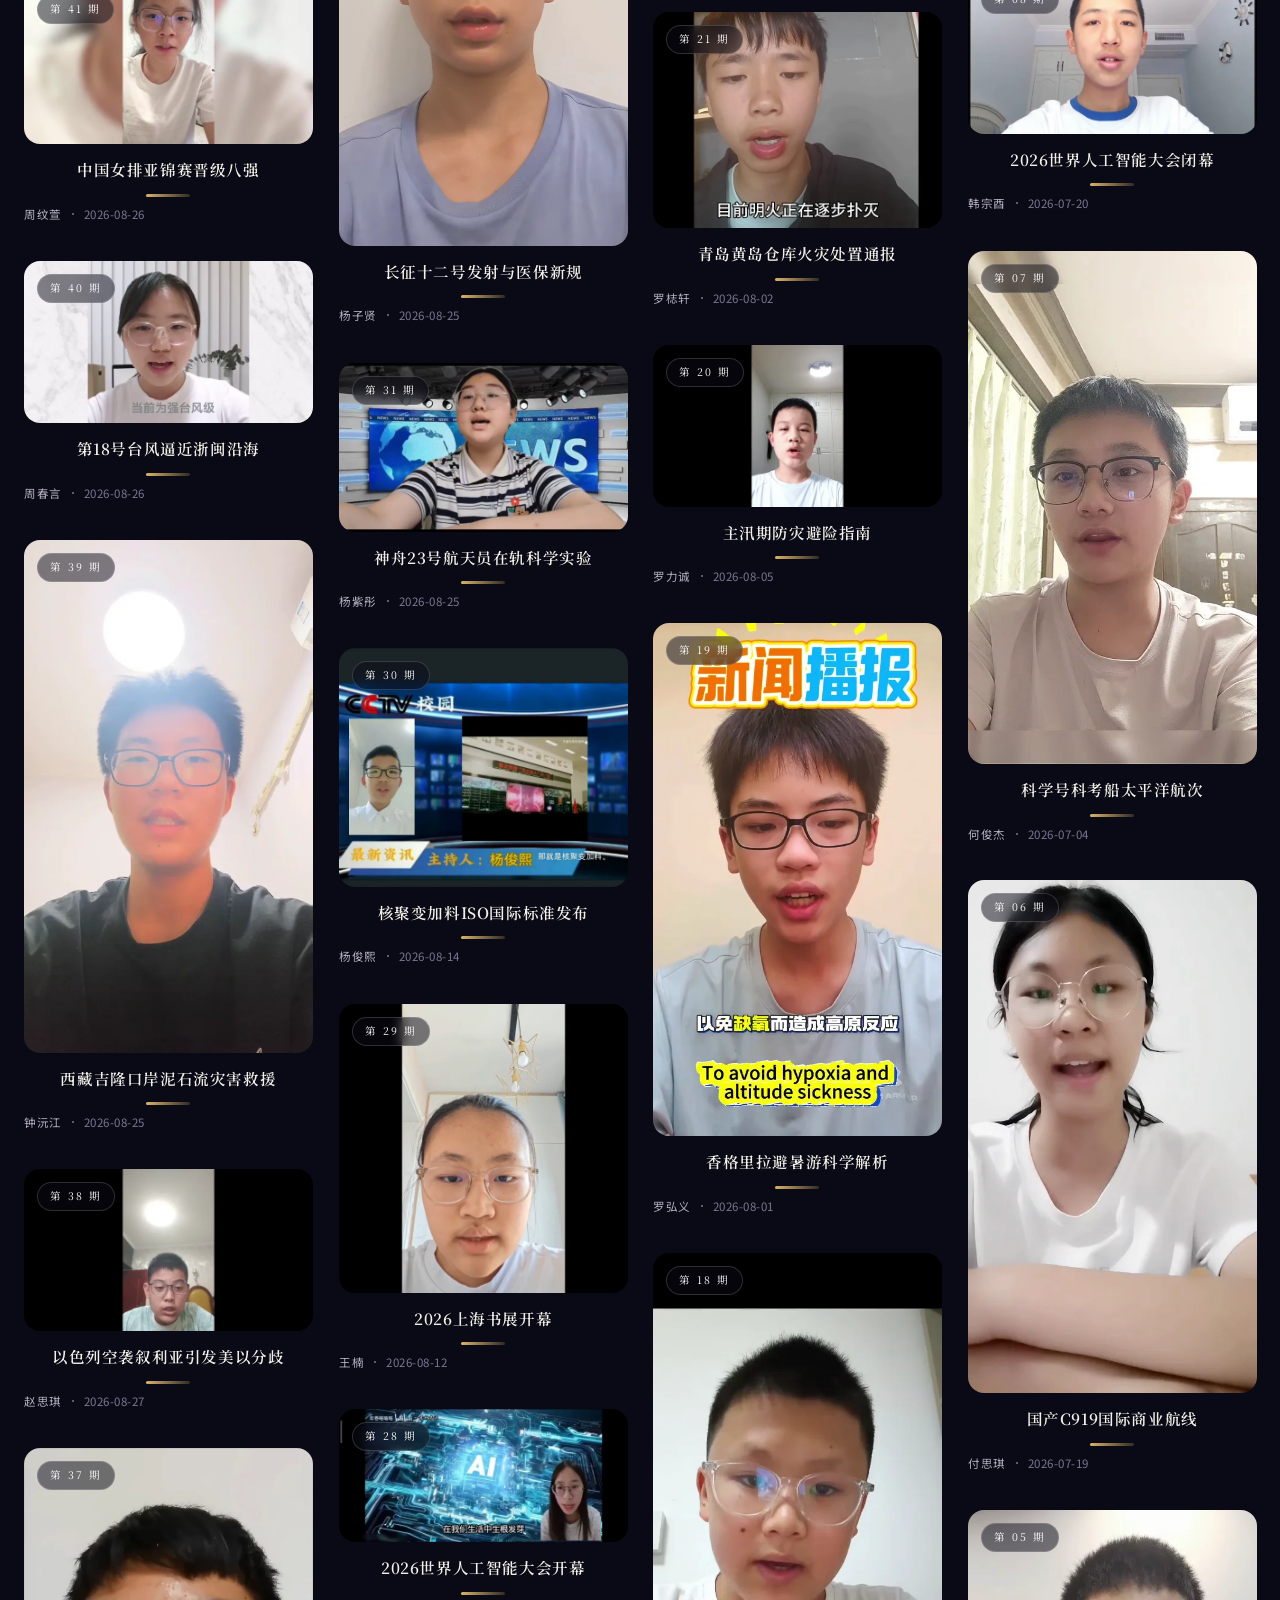
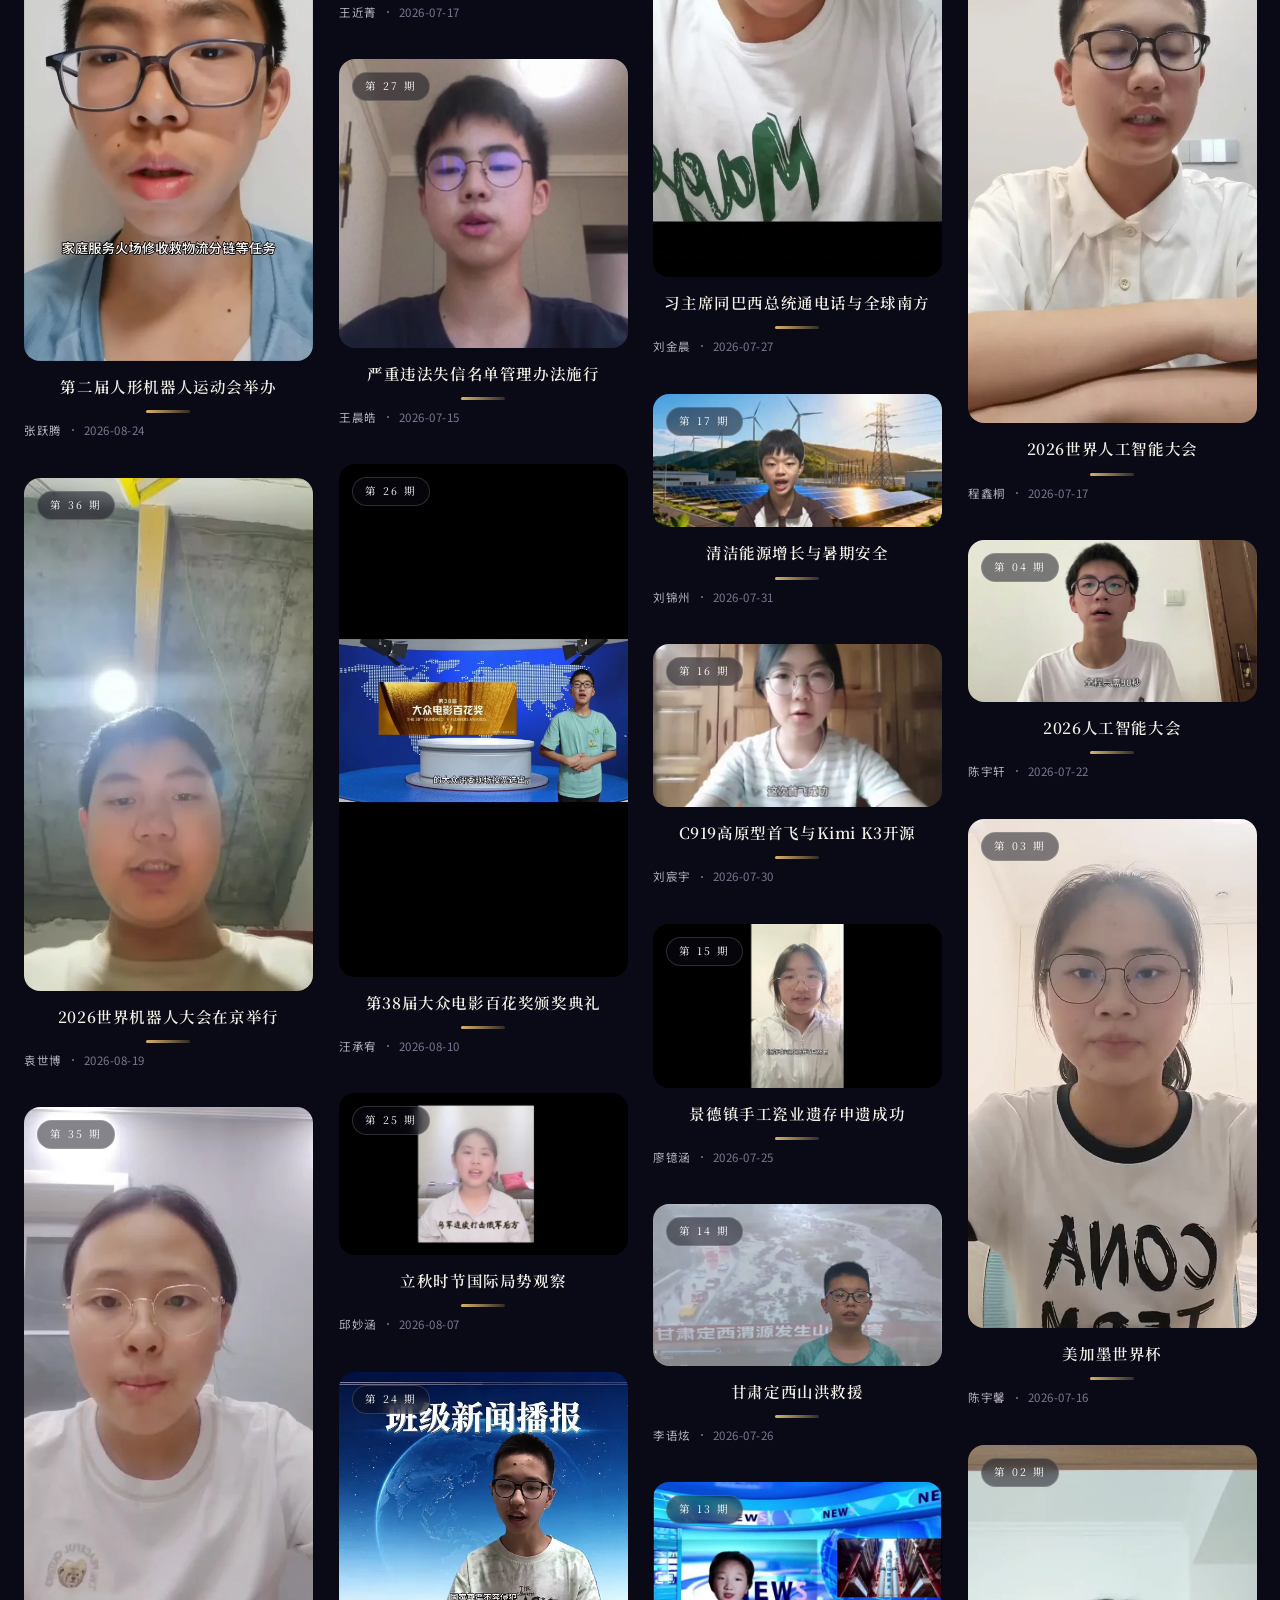
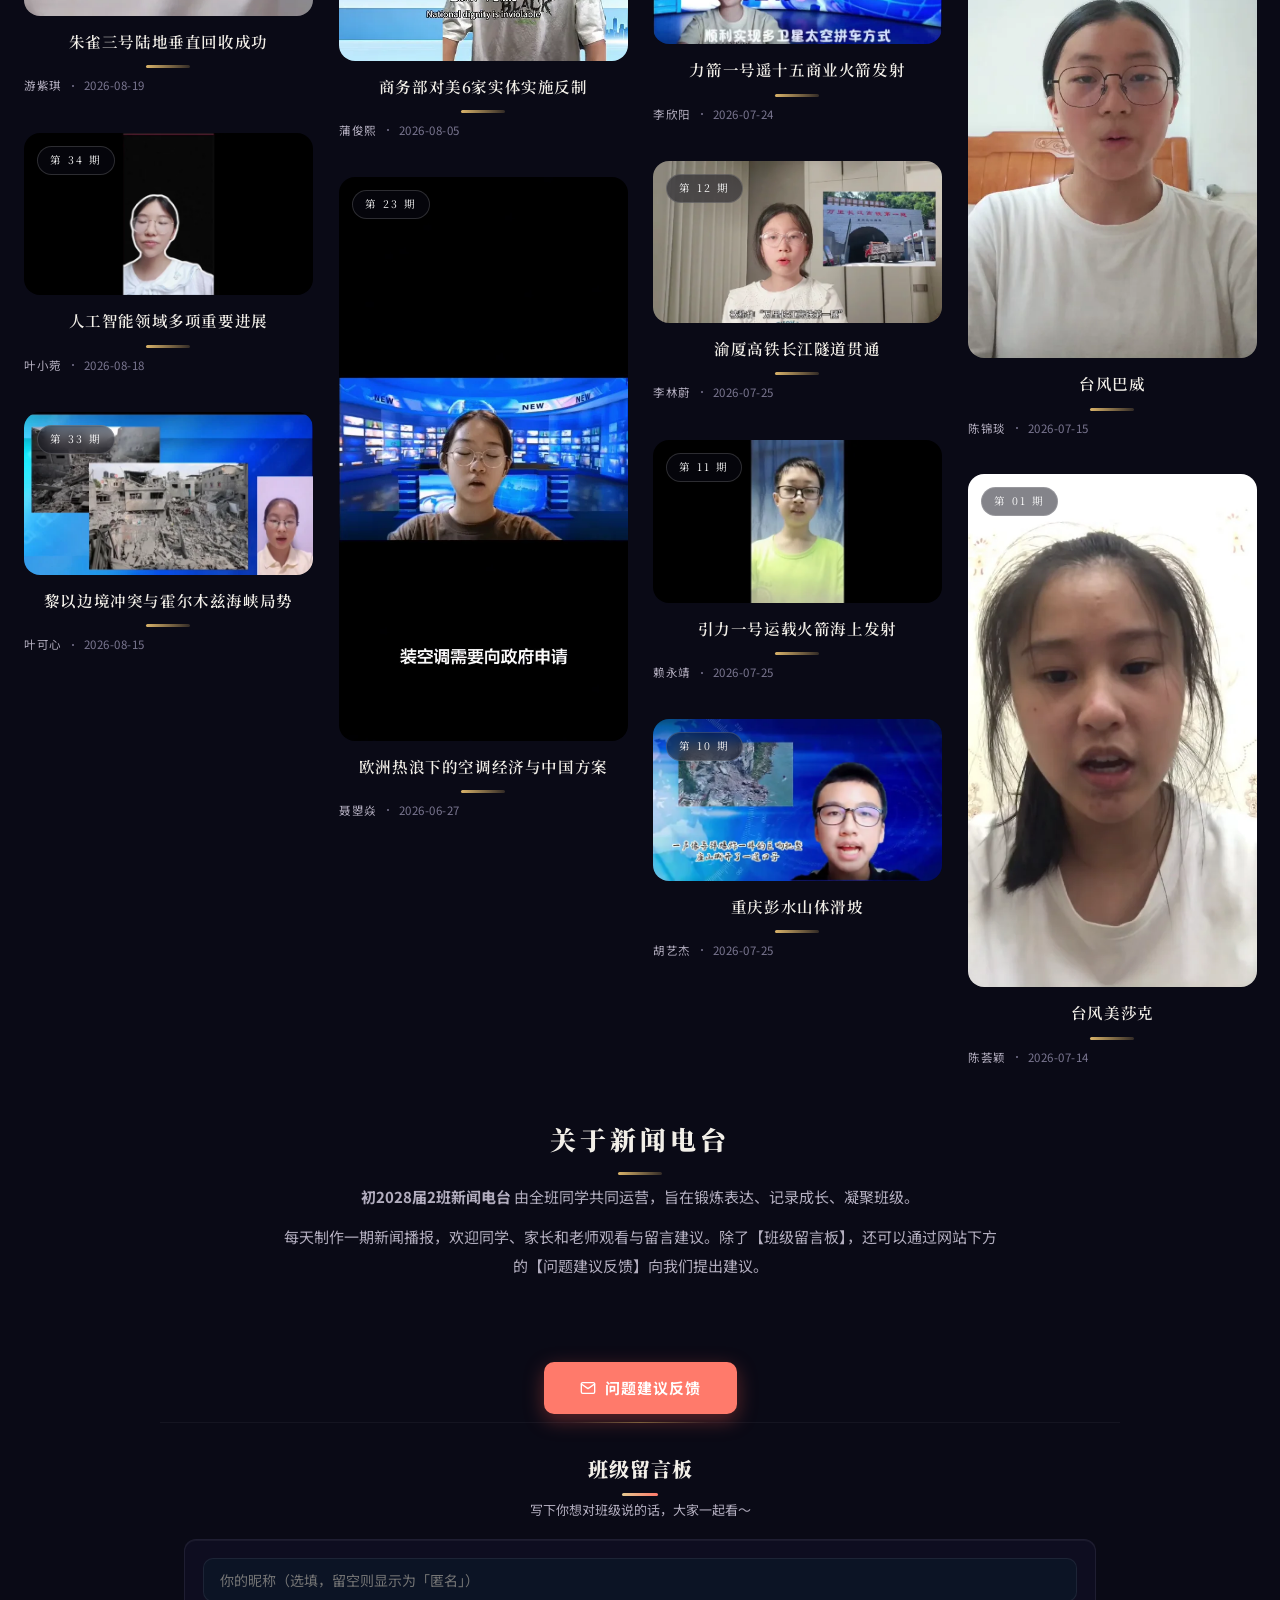
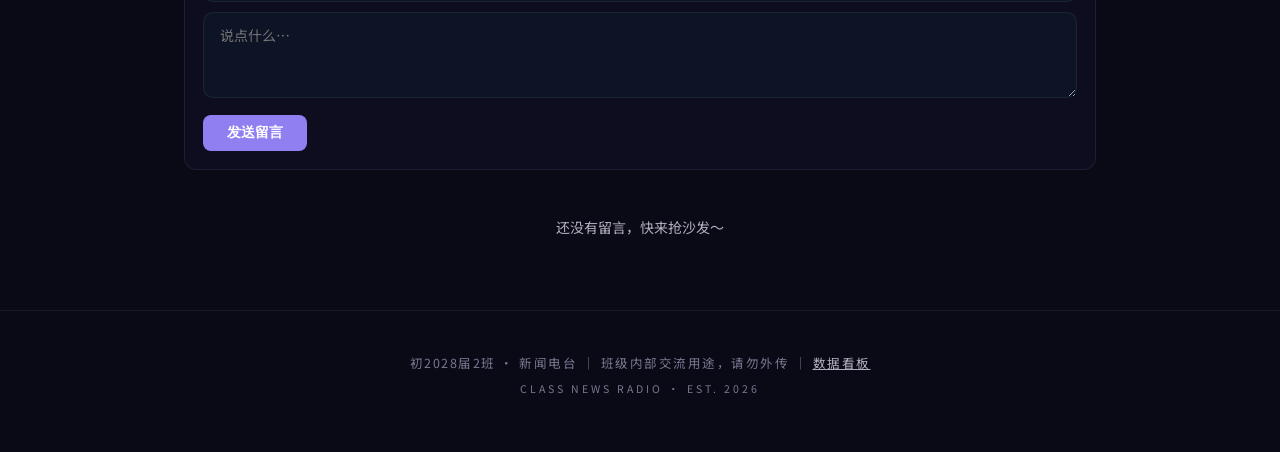
==== commit f064c0e2: "v72: 深夜杂志封面即海报改版 — theme-v72主题层+杂志开页头条+瀑布流封面+蓝紫暖深夜+香槟金+宋体标题 (5页统一)" ====
--- a/site/index.html
+++ b/site/index.html
@@ -6,51 +6,54 @@
   <meta name="robots" content="noindex, nofollow" />
   <title>初2028届2班 · 新闻电台</title>
   <meta name="description" content="初2028届2班班级新闻电台，每天更新班级新闻播报视频。" />
-  <meta name="theme-color" content="#0a0f1c" />
+  <meta name="theme-color" content="#0a0a16" />
   <link rel="icon" type="image/svg+xml" href="favicon.svg" />
   <meta property="og:title" content="初2028届2班 · 新闻电台" />
   <meta property="og:description" content="同学播报、班级新鲜事，一期一会，记录我们的初中时光。" />
   <meta property="og:type" content="website" />
   <link rel="preconnect" href="https://fonts.googleapis.com" />
   <link rel="preconnect" href="https://fonts.gstatic.com" crossorigin />
-  <link rel="stylesheet" href="https://fonts.googleapis.com/css2?family=Noto+Sans+SC:wght@400;500;700&family=Noto+Serif+SC:wght@600;700;900&display=swap" />
+  <link rel="stylesheet" href="https://fonts.googleapis.com/css2?family=Noto+Sans+SC:wght@400;500;700&family=Noto+Serif+SC:wght@400;600;700;900&display=swap" />
   <link rel="stylesheet" href="css/style.css" />
+  <link rel="stylesheet" href="css/theme-v72.css" />
 </head>
 <body>
   <div id="top-tape"></div>
+
   <header class="topbar">
     <div class="wrap">
       <div class="logo">
         <span class="dot"></span>
-        <div>新闻电台<small>初2028届 · 2班</small></div>
+        <div>新闻电台<small>CLASS NEWS · 初2028届 · 2班</small></div>
       </div>
       <nav class="nav">
         <a href="index.html" class="active">首页</a>
-        <a href="videos.html">视频专区</a>
+        <a href="videos.html">全部期数</a>
         <a href="#about">关于</a>
       </nav>
     </div>
   </header>
 
   <main class="wrap">
+    <!-- 刊头 -->
     <section class="hero">
-      <span class="badge reveal in">ON AIR · 每天更新</span>
+      <span class="badge reveal in">ON AIR · 每周更新</span>
       <h1 class="reveal in">初2028届2班<br/><span class="hl">新闻电台</span></h1>
       <p class="lead reveal in">这里是属于我们班的新闻频道——同学播报、班级新鲜事、活动风采，一期一会，记录我们的初中时光。</p>
       <div class="masthead-meta reveal in" id="mastMeta"></div>
     </section>
 
-    <section class="section" id="latest" style="padding-top:24px;">
-      <div id="headline"><!-- 由 videos.js 数据渲染最新一期头条 --></div>
-    </section>
+    <!-- 头条：最新一期 · 杂志开页 -->
+    <div id="featureWrap"></div>
 
-    <section class="section" id="videos" style="padding-top:12px;">
-      <h3 class="reveal in">全部期数</h3>
-      <div class="hint reveal in">班级新闻播报，点击即可观看每一期。</div>
+    <!-- 全部期数 -->
+    <section class="section" id="videos">
+      <h3>全部期数</h3>
+      <div class="hint">班级新闻播报 · 共 <span id="totalN">42</span> 期</div>
       <div class="search-wrap reveal in">
         <input type="search" id="search" class="search-input" placeholder="搜索视频（标题 / 主播 / 简介 / 期号）" autocomplete="off" />
       </div>
-      <div class="vlist" id="list" data-reveal="1"><!-- 由 videos.js 渲染 --></div>
+      <div class="vlist stage" id="list"><!-- poster 由 videos.js 数据渲染 --></div>
     </section>
 
     <section class="section" id="about">
@@ -95,35 +98,67 @@
       var videos = window.VIDEOS || [];
       if (!videos.length) { list.innerHTML = '<p>暂无视频，敬请期待～</p>'; return; }
 
-      // 刊号行：共 N 期 · 最近更新日期
+      // 刊号行
       var mm = document.getElementById("mastMeta");
       if (mm) mm.textContent = "共 " + videos.length + " 期 · 最近更新 " + (videos[0] && videos[0].date || "");
+      var tn = document.getElementById("totalN");
+      if (tn) tn.textContent = videos.length;
 
-      // 头条大图：最新一期
-      var hd = document.getElementById("headline");
-      if (hd && videos[0]) {
-        var lv = videos[0];
-        var lno = (lv.id.match(/\d+/) || ["0"])[0];
-        var lhost = ((lv.hosts || [])[0] || "").replace("主播：", "");
-        hd.innerHTML =
-          '<a class="headline" href="play.html?id=' + lv.id + '">' +
-            '<div class="hl-cover">' +
-              '<img class="hl-cover-img" src="covers/' + lv.id + '.webp" alt="' + Store.esc(lv.title) + '" />' +
-              '<span class="hl-tag">最新一期</span>' +
-              '<span class="hl-no">第' + lno + '期</span>' +
-              '<span class="hl-play"><svg viewBox="0 0 24 24"><path d="M8 5v14l11-7z" fill="currentColor"/></svg></span>' +
+      function esc(s){ var d=document.createElement('div'); d.textContent=s; return d.innerHTML; }
+      function hostName(v){ return ((v.hosts||[])[0]||"").replace("主播：",""); }
+      function noOf(id){ return (id.match(/\d+/)||["0"])[0]; }
+
+      // ===== 头条：最新一期（杂志开页）=====
+      var fw = document.getElementById("featureWrap");
+      if (fw && videos[0]) {
+        var v0 = videos[0];
+        var n0 = noOf(v0.id);
+        var h0 = hostName(v0);
+        var t0 = v0.title.replace(/^第\d+期 · /, "");
+        var d0 = (v0.desc||"").replace(/^主播[^：:]*[:：]\s*/, "").replace(/^第\d+期[·:：]\s*/, "");
+        fw.innerHTML =
+          '<a class="feature reveal in" href="play.html?id=' + v0.id + '">' +
+            '<div class="copy">' +
+              '<div class="fk">本期封面 · COVER STORY</div>' +
+              '<div class="en">Issue No.' + n0 + ' · ' + (v0.date||"") + '</div>' +
+              '<h1>' + t0 + '</h1>' +
+              '<div class="rule"></div>' +
+              '<div class="fm">' +
+                (h0 ? '<span class="host">' + esc(h0) + '</span><span class="fs"></span>' : '') +
+                '<span>' + (v0.date||"") + '</span>' +
+              '</div>' +
+              '<p class="fd">' + esc(d0) + '</p>' +
+              '<span class="btn"><span class="ic"><svg viewBox="0 0 24 24"><path d="M8 5v14l11-7z"/></svg></span>观看本期</span>' +
             '</div>' +
-            '<div class="hl-body">' +
-              '<div class="hl-title">' + lv.title.replace(/^第\d+期 · /, "") + '</div>' +
-              '<div class="hl-meta">' +
-                (lhost ? '<span class="hl-host">' + lhost + '</span><span class="sep"></span>' : '') +
-                '<span class="hl-date">' + lv.date + '</span>' +
-              '</div>' +
+            '<div class="art">' +
+              '<span class="eb">第 ' + n0 + ' 期</span>' +
+              '<img src="covers/' + v0.id + '.webp" alt="' + esc(v0.title) + '" />' +
+              '<div class="veil"></div>' +
             '</div>' +
           '</a>';
       }
 
+      // ===== 全部期数：瀑布流封面 =====
       var counts = await Store.getAllCommentCounts();
+      function poster(v) {
+        var no = noOf(v.id).padStart(2, "0");
+        var host = hostName(v);
+        var title = v.title.replace(/^第\d+期 · /, "");
+        return '<a class="poster reveal" href="play.html?id=' + v.id + '">' +
+          '<div class="ph">' +
+            '<span class="ep">第 ' + no + ' 期</span>' +
+            '<img src="covers/' + v.id + '.webp" alt="' + esc(v.title) + '" loading="lazy" />' +
+            '<span class="pl"><i><svg viewBox="0 0 24 24"><path d="M8 5v14l11-7z"/></svg></i></span>' +
+          '</div>' +
+          '<h3 class="ttl">' + esc(title) + '</h3>' +
+          '<div class="pd">' +
+            (host ? '<span class="nm">' + esc(host) + '</span><span class="ln"></span>' : '') +
+            '<span>' + v.date + '</span>' +
+            (counts && counts[v.id] ? '<span class="ln"></span><span>' + (counts[v.id]||0) + ' 评论</span>' : '') +
+          '</div>' +
+        '</a>';
+      }
+
       function renderList(q) {
         q = (q || "").trim().toLowerCase();
         var arr = videos.filter(function (v) {
@@ -132,28 +167,10 @@
           return hay.indexOf(q) !== -1;
         });
         if (!arr.length) {
-          list.innerHTML = '<p class="gb-empty">没有找到匹配「' + Store.esc(q) + '」的视频。</p>';
+          list.innerHTML = '<p class="gb-empty" style="text-align:center;grid-column:1/-1;">没有找到匹配「' + Store.esc(q) + '」的视频。</p>';
           return;
         }
-        list.innerHTML = arr.map(function (v) {
-          var no = (v.id.match(/\d+/) || ["0"])[0].padStart(2, "0");
-          var host = ((v.hosts || [])[0] || "").replace("主播：", "");
-          return '<a class="vcard reveal" href="play.html?id=' + v.id + '">' +
-            '<div class="cover">' +
-              '<img class="cover-img" src="covers/' + v.id + '.webp" alt="' + Store.esc(v.title) + '" loading="lazy" />' +
-              '<span class="no">' + no + '</span>' +
-              (host ? '<span class="host-seal">' + host + '</span>' : '') +
-              '<span class="play-ic"><svg viewBox="0 0 24 24" width="22" height="22"><path d="M8 5v14l11-7z" fill="currentColor"/></svg></span>' +
-            '</div>' +
-            '<div class="vbody">' +
-              '<div class="vtitle">' + v.title + '</div>' +
-              '<div class="vmeta">' +
-                '<span class="vdate">' + v.date + '</span>' +
-                '<span class="vcomments"><svg viewBox="0 0 24 24" width="12" height="12" fill="none" stroke="currentColor" stroke-width="2" stroke-linecap="round" stroke-linejoin="round"><path d="M21 15a2 2 0 0 1-2 2H7l-4 4V5a2 2 0 0 1 2-2h14a2 2 0 0 1 2 2z"/></svg> ' + (counts[v.id] || 0) + '</span>' +
-              '</div>' +
-            '</div>' +
-          '</a>';
-        }).join('');
+        list.innerHTML = arr.map(poster).join('');
         if (window.__revealInit) window.__revealInit(list, { instant: !!q });
       }
       renderList("");
--- a/site/css/style.css
+++ b/site/css/style.css
@@ -11,8 +11,8 @@
   /* 深夜演播室色板（v67）：深蓝夜空 + 演播蓝 + 电台金 + 信号红 */
   --paper: #0a0f1c;
   --paper-deep: #070b15;
-  --card-bg: rgba(23, 36, 60, .55);
-  --card-solid: #16223c;
+  --card-bg: #101a2e;
+  --card-solid: #101a2e;
   --ink: #eef2f8;
   --ink-soft: #9fb0c8;
   --ink-faint: #66748f;
@@ -21,8 +21,8 @@
   --gold: #e8c15a;
   --gold-soft: #f0d488;
   --signal: #ff5c4d;
-  --line: rgba(255, 255, 255, .10);
-  --line-soft: rgba(255, 255, 255, .06);
+  --line: rgba(255, 255, 255, .09);
+  --line-soft: rgba(255, 255, 255, .05);
 
   --font-display: 'Noto Serif SC', 'Songti SC', 'SimSun', serif;
   --font-body: 'Noto Sans SC', -apple-system, BlinkMacSystemFont, 'Segoe UI', sans-serif;
@@ -70,7 +70,7 @@
 
 body {
   font-family: var(--font-body);
-  background: rgba(255, 255, 255, .05);
+  background: #0c1425;
   color: var(--ink);
   line-height: 1.65;
   min-height: 100vh;
@@ -78,7 +78,7 @@
   position: relative;
 }
 
-/* ---- 深夜演播室背景：夜空渐变 + 金色光晕 + 星点（v67） ---- */
+/* ---- 深夜舞台：近纯深底 + 顶部一处冷光（v71 精修：去星点去噪，收敛干净） ---- */
 body::before {
   content: '';
   position: fixed;
@@ -86,41 +86,31 @@
   z-index: 0;
   pointer-events: none;
   background:
-    radial-gradient(1100px 500px at 80% -10%, rgba(59, 130, 196, .16), transparent 60%),
-    radial-gradient(900px 460px at 12% 8%, rgba(232, 193, 90, .09), transparent 55%),
-    radial-gradient(700px 900px at 50% 120%, rgba(59, 130, 196, .10), transparent 60%),
-    linear-gradient(180deg, #0a0f1c 0%, #0b1222 55%, #0a0f1c 100%);
-}
-/* 星点闪烁（极淡，低 GPU 消耗） */
+    radial-gradient(1200px 620px at 78% -12%, rgba(59, 130, 196, .13), transparent 62%),
+    radial-gradient(900px 480px at 8% -6%, rgba(232, 193, 90, .06), transparent 58%),
+    linear-gradient(180deg, #0a0f1c 0%, #090e19 60%, #070b15 100%);
+}
+/* 极细腻噪点（替代星点：提升质感不抢戏） */
 body::after {
   content: '';
   position: fixed;
   inset: 0;
   z-index: 0;
   pointer-events: none;
-  opacity: .5;
-  background-image:
-    radial-gradient(1px 1px at 12% 18%, rgba(255,255,255,.5) 50%, transparent 51%),
-    radial-gradient(1px 1px at 28% 64%, rgba(255,255,255,.32) 50%, transparent 51%),
-    radial-gradient(1.4px 1.4px at 42% 32%, rgba(255,255,255,.4) 50%, transparent 51%),
-    radial-gradient(1px 1px at 58% 78%, rgba(255,255,255,.28) 50%, transparent 51%),
-    radial-gradient(1.2px 1.2px at 66% 22%, rgba(255,255,255,.38) 50%, transparent 51%),
-    radial-gradient(1px 1px at 78% 52%, rgba(255,255,255,.30) 50%, transparent 51%),
-    radial-gradient(1.4px 1.4px at 88% 82%, rgba(255,255,255,.34) 50%, transparent 51%),
-    radial-gradient(1px 1px at 8% 88%, rgba(255,255,255,.26) 50%, transparent 51%),
-    radial-gradient(1.2px 1.2px at 94% 12%, rgba(255,255,255,.30) 50%, transparent 51%);
-  background-size: 240px 240px;
-}
-/* 顶部品牌三色条（演播台灯带） */
+  opacity: .22;
+  background-image: radial-gradient(rgba(255, 255, 255, .35) 1px, transparent 1.3px);
+  background-size: 4px 4px;
+  mix-blend-mode: overlay;
+}
+/* 顶部品牌三色条（演播台灯带）—— 收敛为细线 + 微弱光 */
 #top-tape {
   position: fixed;
   top: 0; left: 0; right: 0;
-  height: 3px;
+  height: 2px;
   z-index: 999;
-  background: linear-gradient(90deg, var(--brand) 0%, var(--gold) 45%, var(--signal) 75%, var(--brand) 100%);
-  opacity: .9;
+  background: linear-gradient(90deg, transparent, rgba(232,193,90,.7) 30%, rgba(59,130,196,.7) 60%, rgba(255,92,77,.5) 90%, transparent);
+  opacity: .85;
   pointer-events: none;
-  box-shadow: 0 0 18px rgba(232, 193, 90, .35);
 }
 
 main, nav.topbar, footer.footer, #gate > .box, section.player-card,
@@ -204,8 +194,8 @@
   top: 0;
   z-index: 100;
   background: rgba(10, 15, 28, .82);
-  backdrop-filter: blur(14px);
-  -webkit-backdrop-filter: blur(14px);
+  backdrop-filter: blur(16px) saturate(1.2);
+  -webkit-backdrop-filter: blur(16px) saturate(1.2);
   border-bottom: 1px solid var(--line);
 }
 .topbar .wrap {
@@ -422,7 +412,7 @@
   border: 1px solid var(--line);
   border-radius: var(--radius-lg);
   overflow: hidden;
-  box-shadow: var(--shadow-md), inset 0 1px 0 rgba(255,255,255,.06);
+  box-shadow: var(--shadow-md);
   transition: transform .3s cubic-bezier(.22, 1, .36, 1), box-shadow .3s, border-color .3s;
 }
 .headline:hover {
@@ -592,7 +582,7 @@
   border: 1px solid var(--line);
   border-radius: var(--radius);
   overflow: hidden;
-  box-shadow: var(--shadow-sm), inset 0 1px 0 rgba(255,255,255,.06);
+  box-shadow: var(--shadow-sm);
   position: relative;
   transition: transform .28s cubic-bezier(.22, 1, .36, 1), box-shadow .28s, border-color .28s;
 }
@@ -667,7 +657,7 @@
   border: 1px solid rgba(240, 212, 136, .35);
   border-radius: 10px;
   background: rgba(10, 15, 28, .32);
-  backdrop-filter: blur(2px);
+
 }
 .vcard:hover .cover .no {
   transform: translateY(-3px) scale(1.06);
@@ -1209,7 +1199,7 @@
   border-radius: var(--radius-lg);
   padding: 40px 38px;
   text-align: center;
-  box-shadow: var(--shadow-lg), inset 0 1px 0 rgba(255,255,255,.06);
+  box-shadow: var(--shadow-lg);
   max-width: 400px;
   width: 92%;
   position: relative;
@@ -1275,7 +1265,7 @@
   border-radius: 10px;
   font-size: 16px;
   outline: none;
-  background: rgba(255, 255, 255, .05);
+  background: #0c1425;
   margin-bottom: 14px;
   transition: border-color .2s, box-shadow .2s;
   position: relative;
@@ -1324,7 +1314,7 @@
 #gate .rules {
   max-height: 38vh;
   overflow-y: auto;
-  background: rgba(255, 255, 255, .05);
+  background: #0c1425;
   border: 1px solid var(--line);
   border-radius: 12px;
   padding: 14px 16px;
@@ -1515,7 +1505,7 @@
   font-size: 14px;
   font-family: inherit;
   outline: none;
-  background: rgba(255, 255, 255, .05);
+  background: #0c1425;
   transition: border-color .2s, box-shadow .2s;
   margin-bottom: 10px;
   box-sizing: border-box;
@@ -1534,7 +1524,7 @@
   font-size: 14px;
   font-family: inherit;
   outline: none;
-  background: rgba(255, 255, 255, .05);
+  background: #0c1425;
   transition: border-color .2s, box-shadow .2s;
   margin-bottom: 10px;
 }
@@ -1647,7 +1637,7 @@
   font-size: 14px;
   font-family: inherit;
   outline: none;
-  background: rgba(255, 255, 255, .05);
+  background: #0c1425;
   margin-bottom: 10px;
   transition: border-color .2s, box-shadow .2s;
 }
@@ -1835,7 +1825,7 @@
   padding: 12px 20px 12px 42px;
   border: 1.5px solid var(--line);
   border-radius: 999px;
-  background: rgba(255, 255, 255, .06);
+  background: #0c1425;
   font-size: 15px;
   color: var(--ink);
   outline: none;
@@ -1845,7 +1835,7 @@
 .search-input:focus {
   border-color: var(--gold-soft);
   box-shadow: 0 0 0 4px rgba(232, 193, 90, .17);
-  background: rgba(255, 255, 255, .09);
+  background: #0e1830;
 }
 /* 搜索框放大镜图标（内联背景 SVG） */
 .search-input {
@@ -1897,3 +1887,147 @@
   .section { padding: 32px 16px; }
   .vcard .vtitle { font-size: 13px; }
 }
+
+/* ================================================================
+   v71 CLEAN BROADCAST — 克制美学覆盖层
+   原则：金色只留一处主角，其余转中性精致；加强留白与层次
+   ================================================================ */
+
+/* ---- 封面内暗化：从"半透黑"改"双层渐变"更有电影感 ---- */
+.vcard .cover::before {
+  background:
+    linear-gradient(180deg, rgba(10,15,28,.18) 0%, transparent 40%, rgba(10,15,28,.66) 100%);
+}
+
+/* ---- 期号：去掉"信封框"，改成纯粹的发光大数字（极简有力量） ---- */
+.vcard .cover .no {
+  padding: 0;
+  border: none;
+  border-radius: 0;
+  background: none;
+  backdrop-filter: none;
+  -webkit-backdrop-filter: none;
+  font-size: 44px;
+  letter-spacing: 2px;
+  text-shadow: 0 0 24px rgba(0,0,0,.6), 0 2px 3px rgba(0,0,0,.5);
+}
+.vcard:hover .cover .no {
+  text-shadow: 0 0 34px rgba(232,193,90,.35), 0 2px 3px rgba(0,0,0,.5);
+}
+
+/* ---- 主播章：从"金边重阴影"转"极简半透白边"（退到背景层） ---- */
+.vcard .cover .host-seal {
+  border-color: rgba(255,255,255,.28);
+  background: rgba(10,15,28,.22);
+  color: rgba(255,255,255,.82);
+  box-shadow: none;
+  letter-spacing: 3px;
+}
+
+/* ---- 播放图标：hover 时才强化（平时半透明） ---- */
+.vcard .cover .play-ic {
+  opacity: .55;
+  transition: opacity .3s, transform .35s var(--ease-spring);
+}
+.vcard:hover .cover .play-ic { opacity: 1; }
+
+/* ---- 评论数胶囊 → 转中性（去掉金色胶囊，减噪） ---- */
+.vcard .vmeta .vcomments {
+  color: var(--ink-faint);
+  background: rgba(255,255,255,.05);
+  border: 1px solid var(--line-soft);
+}
+.vcard .vmeta .vcomments svg { color: var(--ink-faint); }
+
+/* ---- hero 标题：hl 从"金红渐变文字"改"单色亮金 + 温柔光晕" ---- */
+.hero h1 .hl {
+  background: none;
+  -webkit-background-clip: initial;
+  background-clip: initial;
+  -webkit-text-fill-color: initial;
+  color: var(--gold-soft);
+  filter: none;
+  text-shadow: 0 0 40px rgba(232,193,90,.28);
+}
+
+/* ---- masthead 刊号行：加小标签质感 ---- */
+.masthead-meta {
+  font-weight: 500;
+  letter-spacing: 3px;
+}
+
+/* ---- 卡片 hover：柔和上浮 + 金色描边亮起（替代金色胶囊） ---- */
+.vcard { border-color: var(--line); }
+.vcard:hover { border-color: rgba(232,193,90,.4); }
+
+/* ---- 评论区昵称：转白，保持简洁（金色只留给标题线） ---- */
+.gb-meta b { color: var(--ink); font-weight: 600; }
+
+/* ---- 留言板表单按钮：品牌蓝 → 更现代的"金 CTA"？不，保留蓝但纯色干净 ---- */
+.gb-form button, #cform button {
+  background: var(--brand);
+  border-radius: 8px;
+}
+.gb-form button:hover, #cform button:hover {
+  background: var(--brand-deep);
+  transform: translateY(-1px);
+  box-shadow: 0 6px 18px rgba(59,130,196,.35);
+}
+
+/* ---- 头条期号：更有气场的超大字形 + 顶部小标签 ---- */
+.headline .hl-cover .hl-no {
+  font-size: clamp(70px, 14vw, 140px);
+  letter-spacing: 4px;
+  text-shadow: 0 6px 40px rgba(0,0,0,.55);
+}
+.headline .hl-cover .hl-tag {
+
+
+  background: rgba(10,15,28,.5);
+  border: 1px solid rgba(255,255,255,.18);
+}
+
+/* ---- 卡片封面圆角与呼吸 ---- */
+.vcard { border-radius: 14px; }
+.vcard:hover { box-shadow: 0 22px 48px rgba(0,0,0,.5), 0 6px 14px rgba(0,0,0,.3); }
+
+/* ---- 视频标题：字体加重，行距收紧更精致 ---- */
+.vcard .vtitle {
+  font-weight: 600;
+  letter-spacing: .2px;
+}
+
+/* ---- 分区大标题：居中更聚焦，hint 与标题拉开 ---- */
+.section { padding: 48px 24px 20px; }
+.section h3 {
+  font-size: 26px;
+  letter-spacing: 2px;
+}
+.section h3::after {
+  width: 52px;
+  height: 3px;
+  margin-top: 12px;
+}
+.section .hint {
+  margin-top: 6px;
+  font-size: 14px;
+}
+
+/* ---- 顶部导航：更轻的玻璃 + 更细的 logo 字距 ---- */
+nav.topbar { background: rgba(10,15,28,.72); }
+.logo > div { letter-spacing: 3px; }
+.logo small { letter-spacing: 3px; }
+
+/* ---- 密码门标题区：更聚焦 ---- */
+#gate h2 { font-size: 24px; letter-spacing: 2px; }
+
+/* ---- 全局细节：图片渲染更细腻 ---- */
+img { -webkit-user-drag: none; }
+
+/* ---- 移动端收窄 v71 覆盖 ---- */
+@media (max-width: 640px) {
+  .section { padding: 34px 16px 14px; }
+  .section h3 { font-size: 22px; }
+  .vcard .cover .no { font-size: 36px; }
+  .headline .hl-cover .hl-no { font-size: clamp(52px, 18vw, 90px); }
+}
--- a/site/css/theme-v72.css
+++ b/site/css/theme-v72.css
@@ -0,0 +1,258 @@
+/* ================================================================
+   v72 深夜杂志 · 封面即海报 — 全站主题层（覆盖 style.css 观感）
+   设计：杂志开页头条 + 瀑布流封面 + 蓝紫暖深夜 + 香槟金 + 宋体
+   引入方式：在 style.css 之后 <link>，只改观感不改功能类
+   ================================================================ */
+
+:root{
+  --paper:#0a0a16;
+  --paper-deep:#070712;
+  --card-bg:#0e0d20;
+  --card-solid:#121129;
+  --ink:#f2efe8;
+  --ink-soft:#b3aebf;
+  --ink-faint:#7a7690;
+  --brand:#8f7ff0;
+  --brand-deep:#6f5fd0;
+  --gold:#d9b36a;
+  --gold-soft:#e4c88f;
+  --signal:#ff7a6b;
+  --line:rgba(230,220,255,.08);
+  --line-soft:rgba(230,220,255,.05);
+  --focus-ring:rgba(217,179,106,.4);
+}
+
+html{-webkit-text-size-adjust:100%}
+body{
+  background:var(--paper);
+  color:var(--ink);
+  font-family:var(--font-body);
+  line-height:1.6;
+  -webkit-font-smoothing:antialiased;
+}
+/* 蓝紫暖深夜环境 */
+body::before{
+  background:
+    radial-gradient(1000px 600px at 78% -12%, rgba(124,108,255,.14), transparent 62%),
+    radial-gradient(700px 420px at 4% 4%, rgba(217,179,106,.05), transparent 55%),
+    linear-gradient(180deg,#0b0a18 0%, #0a0a16 55%, #080810 100%);
+}
+/* 细噪点 */
+body::after{
+  opacity:.16;
+  background-image:radial-gradient(rgba(255,255,255,.3) 1px, transparent 1.3px);
+  background-size:5px 5px;
+  mix-blend-mode:overlay;
+}
+::selection{background:rgba(217,179,106,.32)}
+::-webkit-scrollbar-thumb{background:rgba(255,255,255,.16)}
+::-webkit-scrollbar-thumb:hover{background:rgba(217,179,106,.45)}
+
+/* ============ 顶栏（v2 极简） ============ */
+nav.topbar{
+  background:rgba(10,10,22,.72);
+  backdrop-filter:blur(20px);-webkit-backdrop-filter:blur(20px);
+  border-bottom:1px solid rgba(230,220,255,.06);
+}
+.topbar .wrap{max-width:1320px;padding:16px 36px}
+.logo .dot::before{background:var(--gold);box-shadow:0 0 12px rgba(217,179,106,.5),0 0 28px rgba(217,179,106,.2)}
+.logo > div{font-family:var(--font-display);letter-spacing:3px;color:var(--ink)}
+.logo small{letter-spacing:4px;color:var(--ink-faint);font-size:10px}
+.nav a{color:var(--ink-soft);font-size:13.5px;padding:8px 16px;letter-spacing:1px}
+.nav a:hover{color:#fff;background:rgba(255,255,255,.06);border-color:transparent}
+.nav a:hover::after{display:none}
+.nav a.active,.nav a.on{
+  color:var(--gold);background:rgba(217,179,106,.12);border-color:transparent;font-weight:600;
+}
+.nav a.active::after{display:none}
+
+/* ============ 通用容器 ============ */
+.wrap{max-width:1320px}
+main.wrap{max-width:1320px}
+main.wrap,.section{max-width:1320px}
+
+/* ============ 首页英雄区：极简刊头 ============ */
+.hero{padding:64px 24px 44px;position:relative}
+.hero::before,.hero::after{display:none}
+.badge{
+  color:var(--gold);background:rgba(217,179,106,.1);border:1px solid rgba(217,179,106,.3);
+  letter-spacing:4px;font-size:11px;padding:7px 18px;
+}
+.badge::before{background:var(--gold);animation:badgePulse 2.6s ease-in-out infinite}
+@keyframes badgePulse{0%,100%{opacity:1;box-shadow:0 0 0 0 rgba(217,179,106,.3)}50%{opacity:.5;box-shadow:0 0 0 6px rgba(217,179,106,0)}}
+.hero h1{font-family:var(--font-display);letter-spacing:5px;line-height:1.3;color:var(--ink)}
+.hero h1 .hl{
+  color:var(--gold);text-shadow:0 0 36px rgba(217,179,106,.22);
+  background:none;-webkit-background-clip:initial;background-clip:initial;
+  -webkit-text-fill-color:initial;filter:none;
+}
+.hero p{color:var(--ink-soft);max-width:600px;line-height:1.9}
+.masthead-meta{color:var(--ink-faint);letter-spacing:3px;font-size:11.5px}
+.masthead-meta::before,.masthead-meta::after{background:linear-gradient(90deg,transparent,rgba(217,179,106,.5),transparent)}
+
+/* ============ 头条：杂志开页 ============ */
+.feature{
+  display:grid;grid-template-columns:1.12fr .88fr;
+  margin:0 0 84px;
+  background:linear-gradient(135deg,#0e0d22,#0a0a18);
+  border:1px solid rgba(230,220,255,.07);
+  border-radius:22px;overflow:hidden;
+  box-shadow:0 30px 80px rgba(0,0,0,.5);
+  min-height:540px;
+  text-decoration:none;color:inherit;position:relative;
+}
+.feature:hover{border-color:rgba(217,179,106,.25)}
+.feature .copy{
+  padding:56px 52px;display:flex;flex-direction:column;justify-content:center;position:relative;
+}
+.feature .copy::after{
+  content:'';position:absolute;right:0;top:12%;bottom:12%;width:1px;
+  background:linear-gradient(180deg,transparent,rgba(217,179,106,.35),transparent);
+}
+.feature .fk{
+  display:flex;align-items:center;gap:12px;font-size:11px;letter-spacing:5px;color:var(--gold);margin-bottom:22px;
+}
+.feature .fk::before{content:'';width:30px;height:1px;background:var(--gold)}
+.feature .en{
+  font-family:var(--font-display);font-size:10.5px;letter-spacing:3.5px;
+  color:var(--ink-faint);margin-bottom:14px;
+}
+.feature h1{
+  font-family:var(--font-display);
+  font-size:clamp(30px,3.3vw,50px);font-weight:700;letter-spacing:2px;line-height:1.38;color:var(--ink);
+}
+.feature h1 .thin{font-weight:400;color:var(--ink-soft)}
+.feature .rule{width:46px;height:3px;background:var(--gold);border-radius:2px;margin:28px 0 20px;opacity:.85}
+.feature .fm{display:flex;align-items:center;gap:14px;flex-wrap:wrap;font-size:14px;color:var(--ink-soft)}
+.feature .fm .host{color:var(--ink);font-weight:600;letter-spacing:1px}
+.feature .fm .fs{width:1px;height:14px;background:rgba(255,255,255,.15)}
+.feature .fd{
+  margin-top:20px;font-size:14px;line-height:1.9;color:var(--ink-soft);max-width:44ch;
+  display:-webkit-box;-webkit-line-clamp:3;-webkit-box-orient:vertical;overflow:hidden;
+}
+.feature .btn{
+  margin-top:32px;display:inline-flex;align-items:center;gap:12px;
+  padding:14px 30px 14px 22px;border-radius:999px;width:fit-content;
+  background:rgba(217,179,106,.13);border:1px solid rgba(217,179,106,.45);
+  color:var(--gold);font-size:14.5px;font-weight:600;letter-spacing:2px;
+  transition:all .3s var(--ease-spring);cursor:pointer;
+}
+.feature .btn:hover{background:var(--gold);color:#0a0a16;box-shadow:0 8px 30px rgba(217,179,106,.35)}
+.feature .btn .ic{
+  width:28px;height:28px;border-radius:50%;background:currentColor;
+  display:flex;align-items:center;justify-content:center;
+}
+.feature .btn svg{width:12px;height:12px;fill:#0a0a16;margin-left:1px;transition:fill .3s}
+.feature .btn:hover svg{fill:#0a0a16}
+.feature .art{position:relative;min-height:540px}
+.feature .art img{position:absolute;inset:0;width:100%;height:100%;object-fit:cover;object-position:center 20%}
+.feature .veil{
+  position:absolute;inset:0;
+  background:linear-gradient(90deg,rgba(10,10,22,.55) 0%,rgba(10,10,22,.05) 32%,transparent 55%),
+             linear-gradient(0deg,rgba(10,10,22,.22) 0%,transparent 40%);
+  pointer-events:none;
+}
+.feature .eb{
+  position:absolute;top:20px;left:20px;z-index:2;
+  font-family:var(--font-display);font-size:11px;letter-spacing:3px;color:#fff;
+  background:rgba(10,10,22,.55);backdrop-filter:blur(8px);
+  padding:7px 16px;border-radius:999px;border:1px solid rgba(255,255,255,.2);
+}
+@media (prefers-reduced-motion: reduce){
+  .feature .veil,.headline .hl-cover::before{animation:none}
+}
+
+/* ============ 分区标题 ============ */
+.section{padding:36px 24px 16px}
+.section h3{font-family:var(--font-display);font-size:26px;letter-spacing:4px;color:var(--ink)}
+.section h3::after{
+  width:44px;height:3px;background:linear-gradient(90deg,var(--gold),rgba(217,179,106,.2));border-radius:2px;
+}
+.section .hint{color:var(--ink-faint);font-size:13px;letter-spacing:1px}
+
+/* ============ 瀑布流封面列表 ============ */
+.vlist,.stage{
+  column-count:4;column-gap:26px;max-width:none;
+  padding:0;margin:0;
+}
+.poster{
+  position:relative;display:block;text-decoration:none;color:inherit;cursor:pointer;
+  break-inside:avoid;-webkit-column-break-inside:avoid;margin-bottom:38px;
+}
+.poster .ph{position:relative;border-radius:16px;overflow:hidden;background:var(--card-solid)}
+.poster .ph img{width:100%;height:auto;display:block;transition:transform .65s var(--ease-spring),filter .4s}
+.poster:hover .ph img{transform:scale(1.045);filter:saturate(1.08)}
+.poster .ph::after{
+  content:'';position:absolute;inset:0;
+  background:linear-gradient(0deg,rgba(8,8,16,.5) 0%,transparent 45%);
+  opacity:0;transition:opacity .4s;pointer-events:none;
+}
+.poster:hover .ph::after{opacity:1}
+.poster .ep{
+  position:absolute;top:13px;left:13px;z-index:2;
+  font-family:var(--font-display);font-size:10.5px;letter-spacing:2px;color:#fff;
+  background:rgba(10,10,22,.5);backdrop-filter:blur(6px);
+  padding:5px 12px;border-radius:999px;border:1px solid rgba(255,255,255,.16);
+}
+.poster .pl{
+  position:absolute;inset:0;display:flex;align-items:center;justify-content:center;z-index:2;
+  opacity:0;transform:scale(.82);transition:all .4s var(--ease-spring);
+}
+.poster:hover .pl{opacity:1;transform:scale(1)}
+.poster .pl i{
+  width:52px;height:52px;border-radius:50%;background:rgba(255,255,255,.94);
+  display:flex;align-items:center;justify-content:center;box-shadow:0 8px 30px rgba(0,0,0,.4);
+}
+.poster .pl svg{width:19px;height:19px;margin-left:2px;fill:#0a0a16}
+.poster .ttl{
+  margin-top:14px;font-family:var(--font-display);font-size:15.5px;font-weight:600;
+  letter-spacing:.6px;line-height:1.5;color:var(--ink);
+  display:-webkit-box;-webkit-line-clamp:2;-webkit-box-orient:vertical;overflow:hidden;
+  transition:color .25s;
+}
+.poster:hover .ttl{color:var(--gold)}
+.poster .pd{
+  margin-top:6px;display:flex;align-items:center;gap:10px;
+  font-size:11.5px;color:var(--ink-faint);letter-spacing:.5px;
+}
+.poster .pd .nm{color:var(--ink-soft)}
+.poster .pd .ln{width:2px;height:2px;border-radius:50%;background:var(--ink-faint)}
+
+/* 兼容旧 .vcard 时代：若页面用 .vlist 包 .poster，去掉 .vcard 残留观感 */
+.vlist{display:block}
+
+/* ============ 页脚 ============ */
+footer.footer{
+  border-top:1px solid rgba(230,220,255,.06);
+  padding:42px 24px 54px;color:var(--ink-faint);
+  background:transparent;margin-top:20px;
+}
+footer.footer::before{display:none}
+.footer .wrap{color:var(--ink-faint);letter-spacing:1.5px;font-size:12.5px}
+footer.footer a{color:var(--ink-soft)}
+.footer-issue{color:var(--ink-faint);letter-spacing:3px}
+
+/* ============ 响应式 ============ */
+@media(max-width:1100px){
+  .vlist,.stage{column-count:3}
+}
+@media(max-width:860px){
+  .feature{grid-template-columns:1fr}
+  .feature .art{min-height:360px;order:-1}
+  .feature .copy{padding:36px 28px}
+  .feature .copy::after{display:none}
+  .feature .veil{background:linear-gradient(180deg,rgba(10,10,22,.05) 0%,rgba(10,10,22,.75) 100%)}
+}
+@media(max-width:720px){
+  .topbar .wrap{padding:14px 18px}
+  nav.topbar .nav a{font-size:12.5px;padding:6px 11px}
+  .vlist,.stage{column-count:2;column-gap:14px}
+  .poster{margin-bottom:26px}
+  .poster .ttl{font-size:14px}
+  .hero{padding:44px 18px 30px}
+  .section{padding:26px 16px 12px}
+  .feature{margin:16px 0 56px;border-radius:16px;min-height:0}
+  .feature .art{min-height:280px}
+  .feature .eb{top:12px;left:12px;padding:5px 12px}
+  .feature .btn{margin-top:24px;padding:12px 24px 12px 18px}
+}
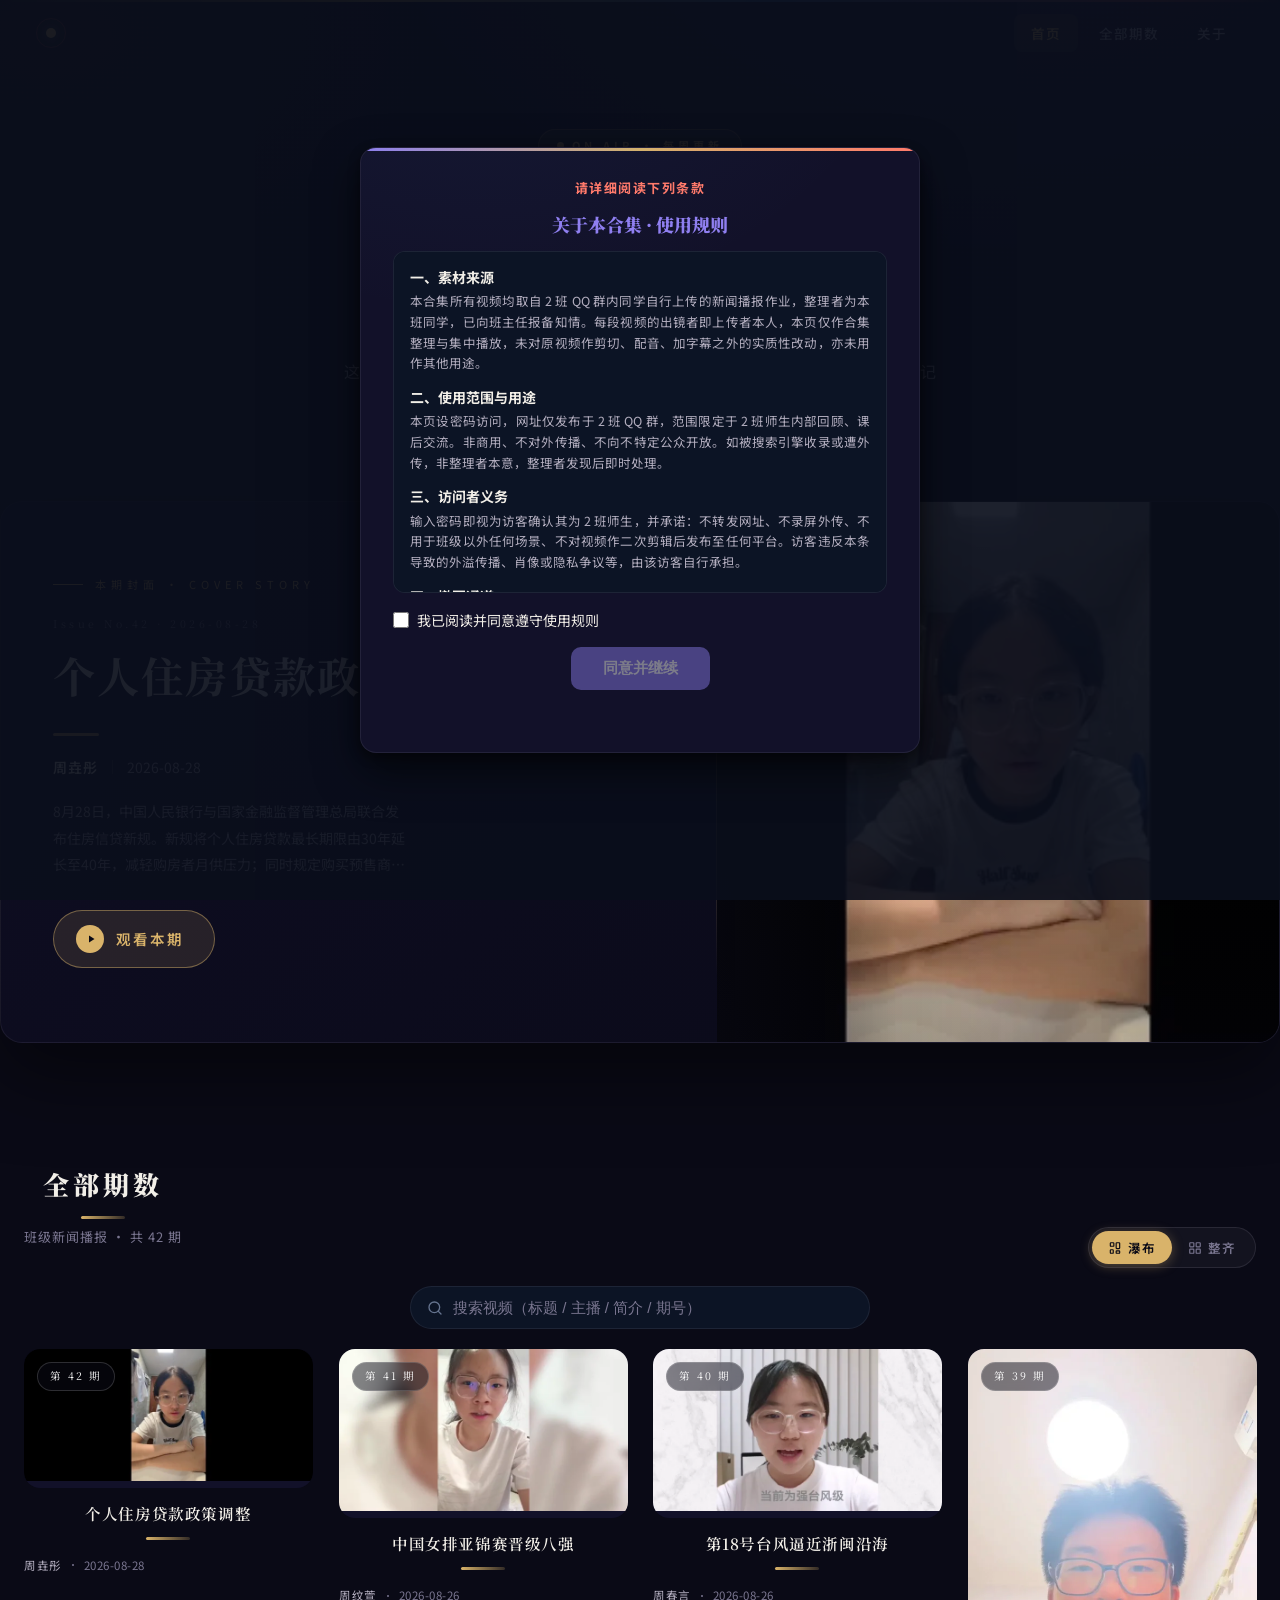
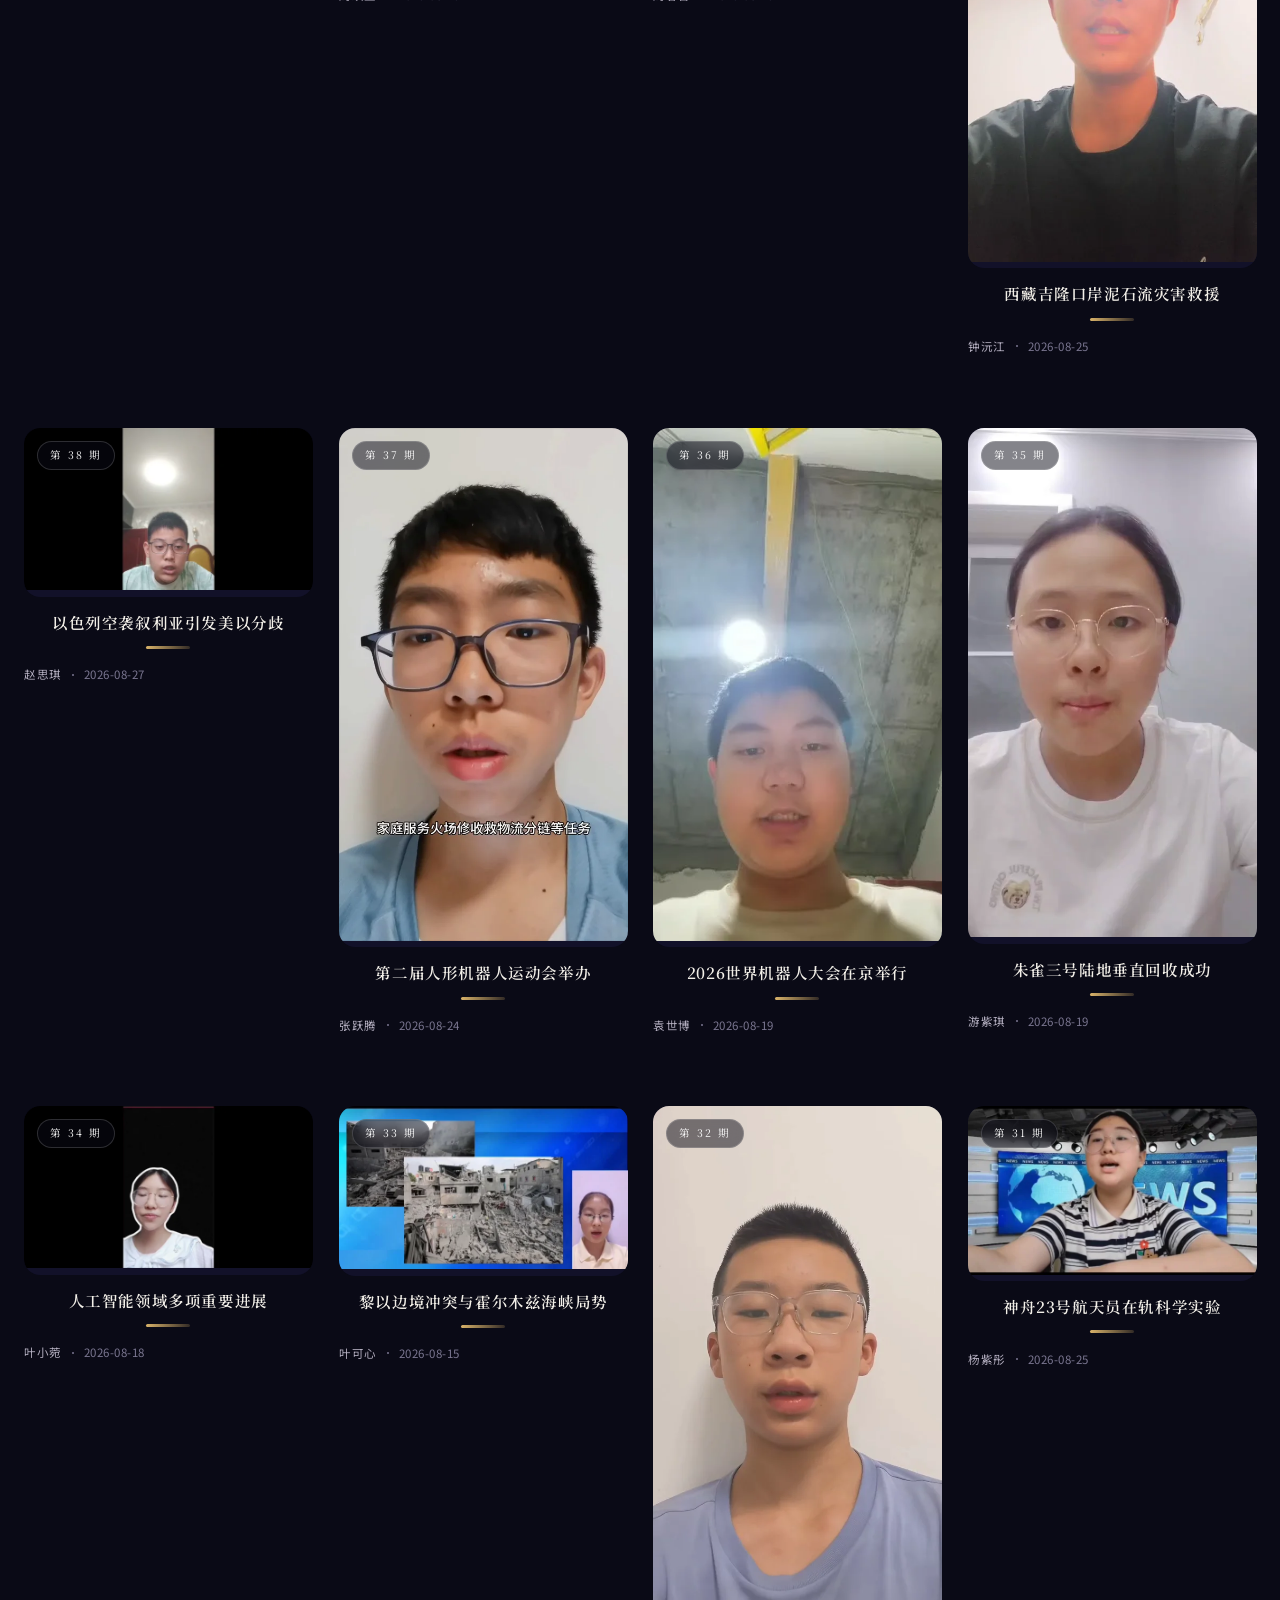
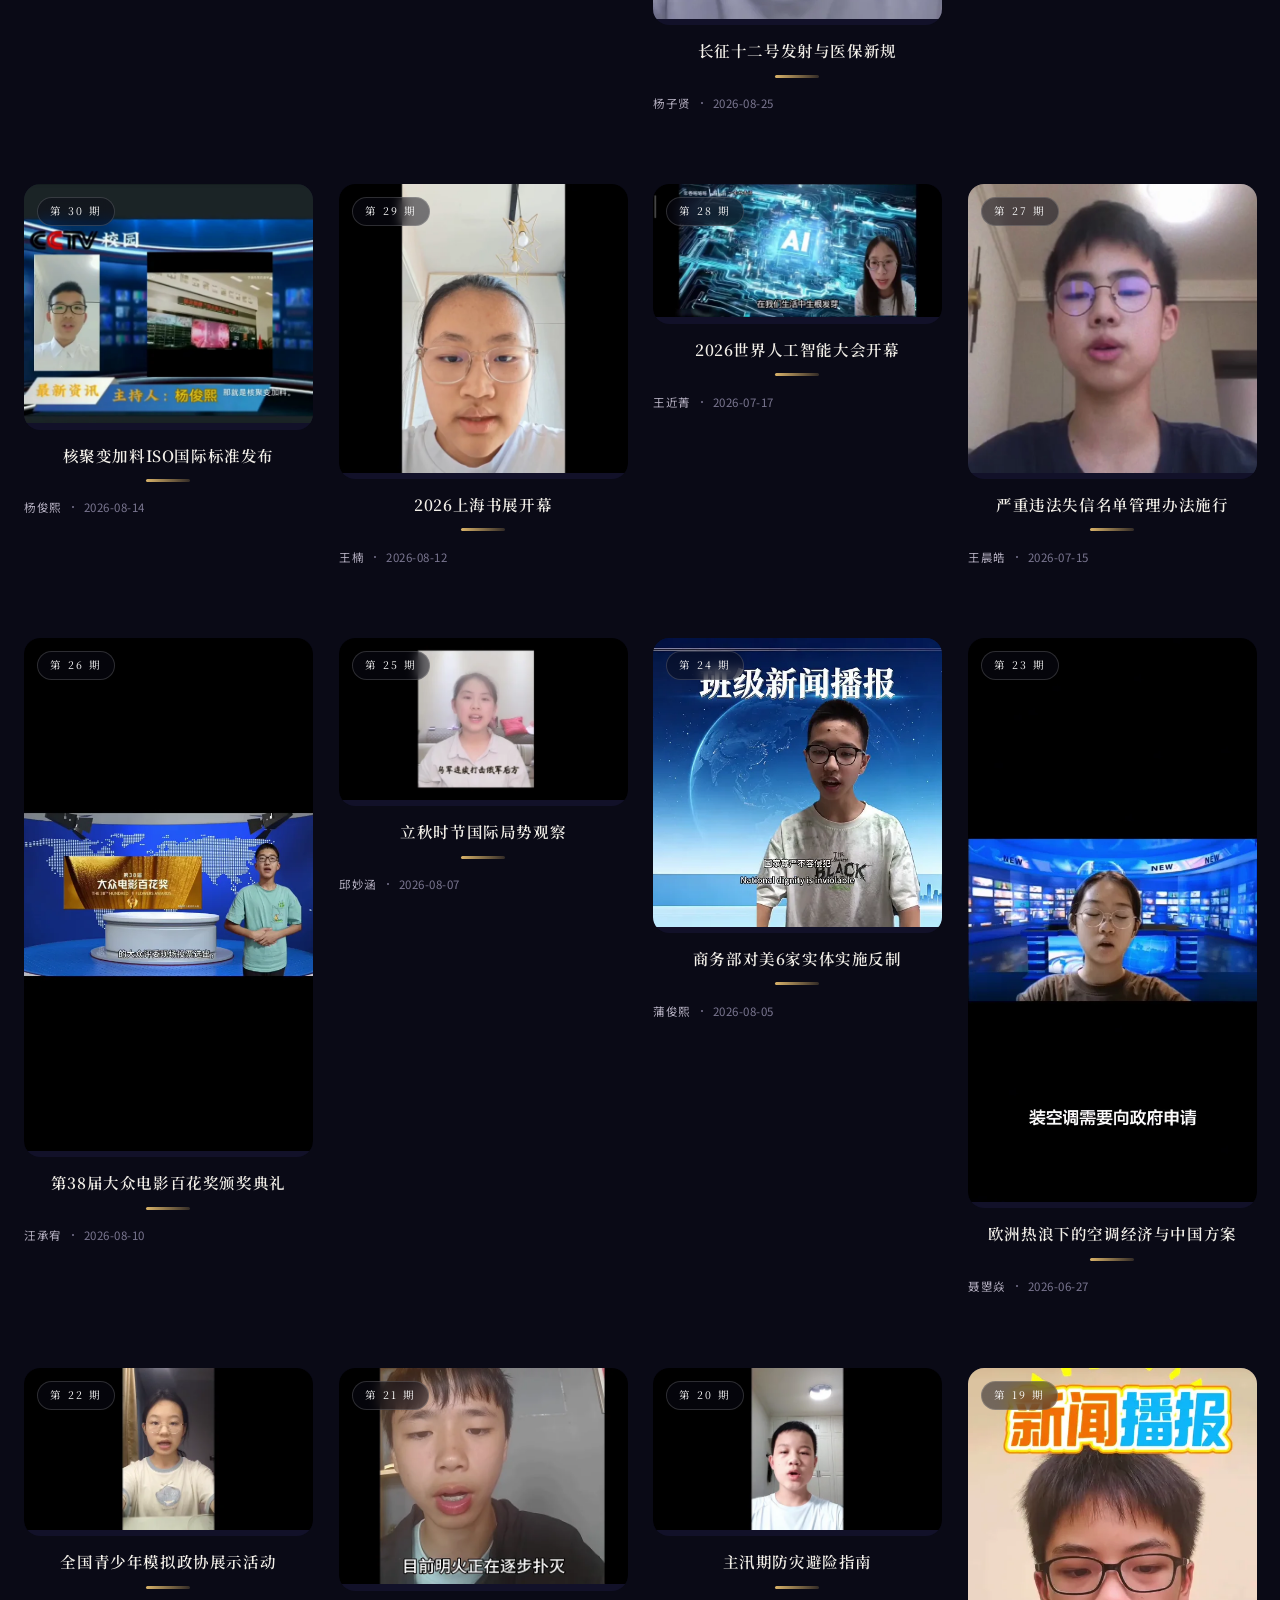
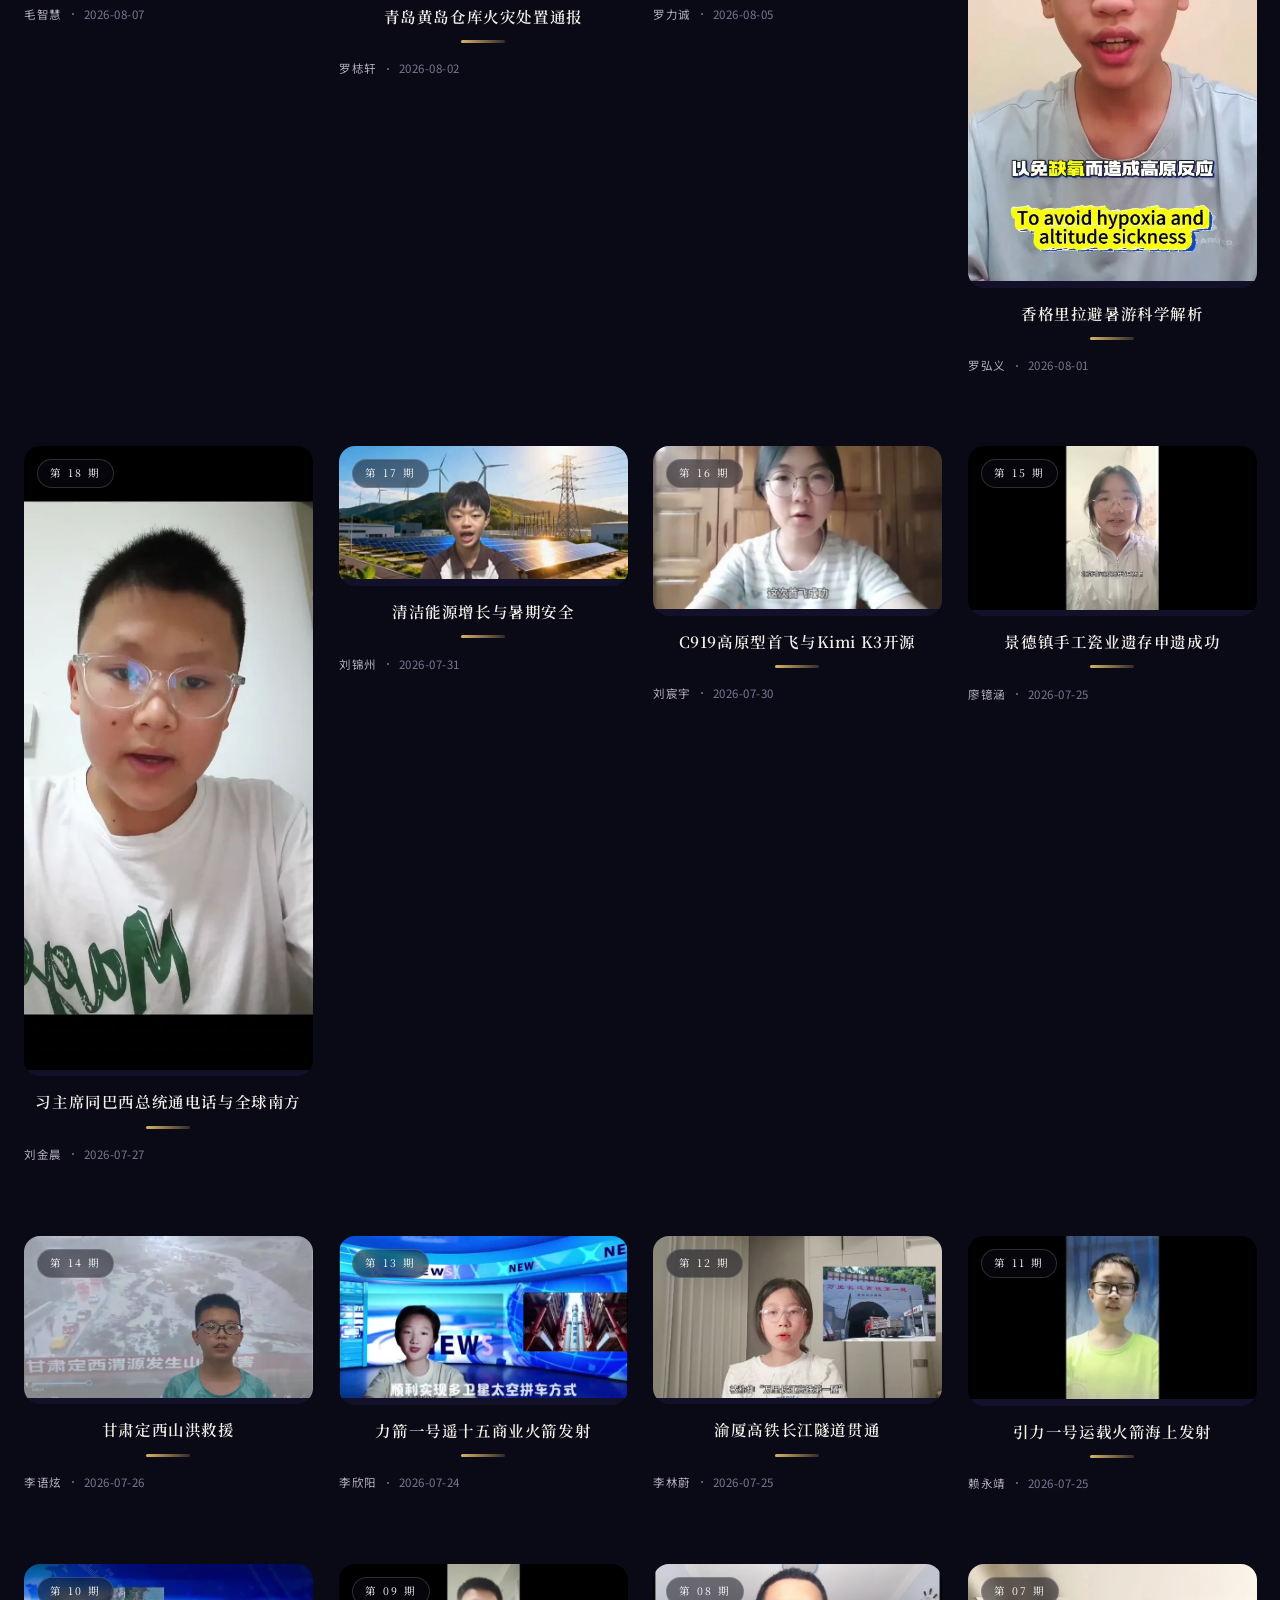
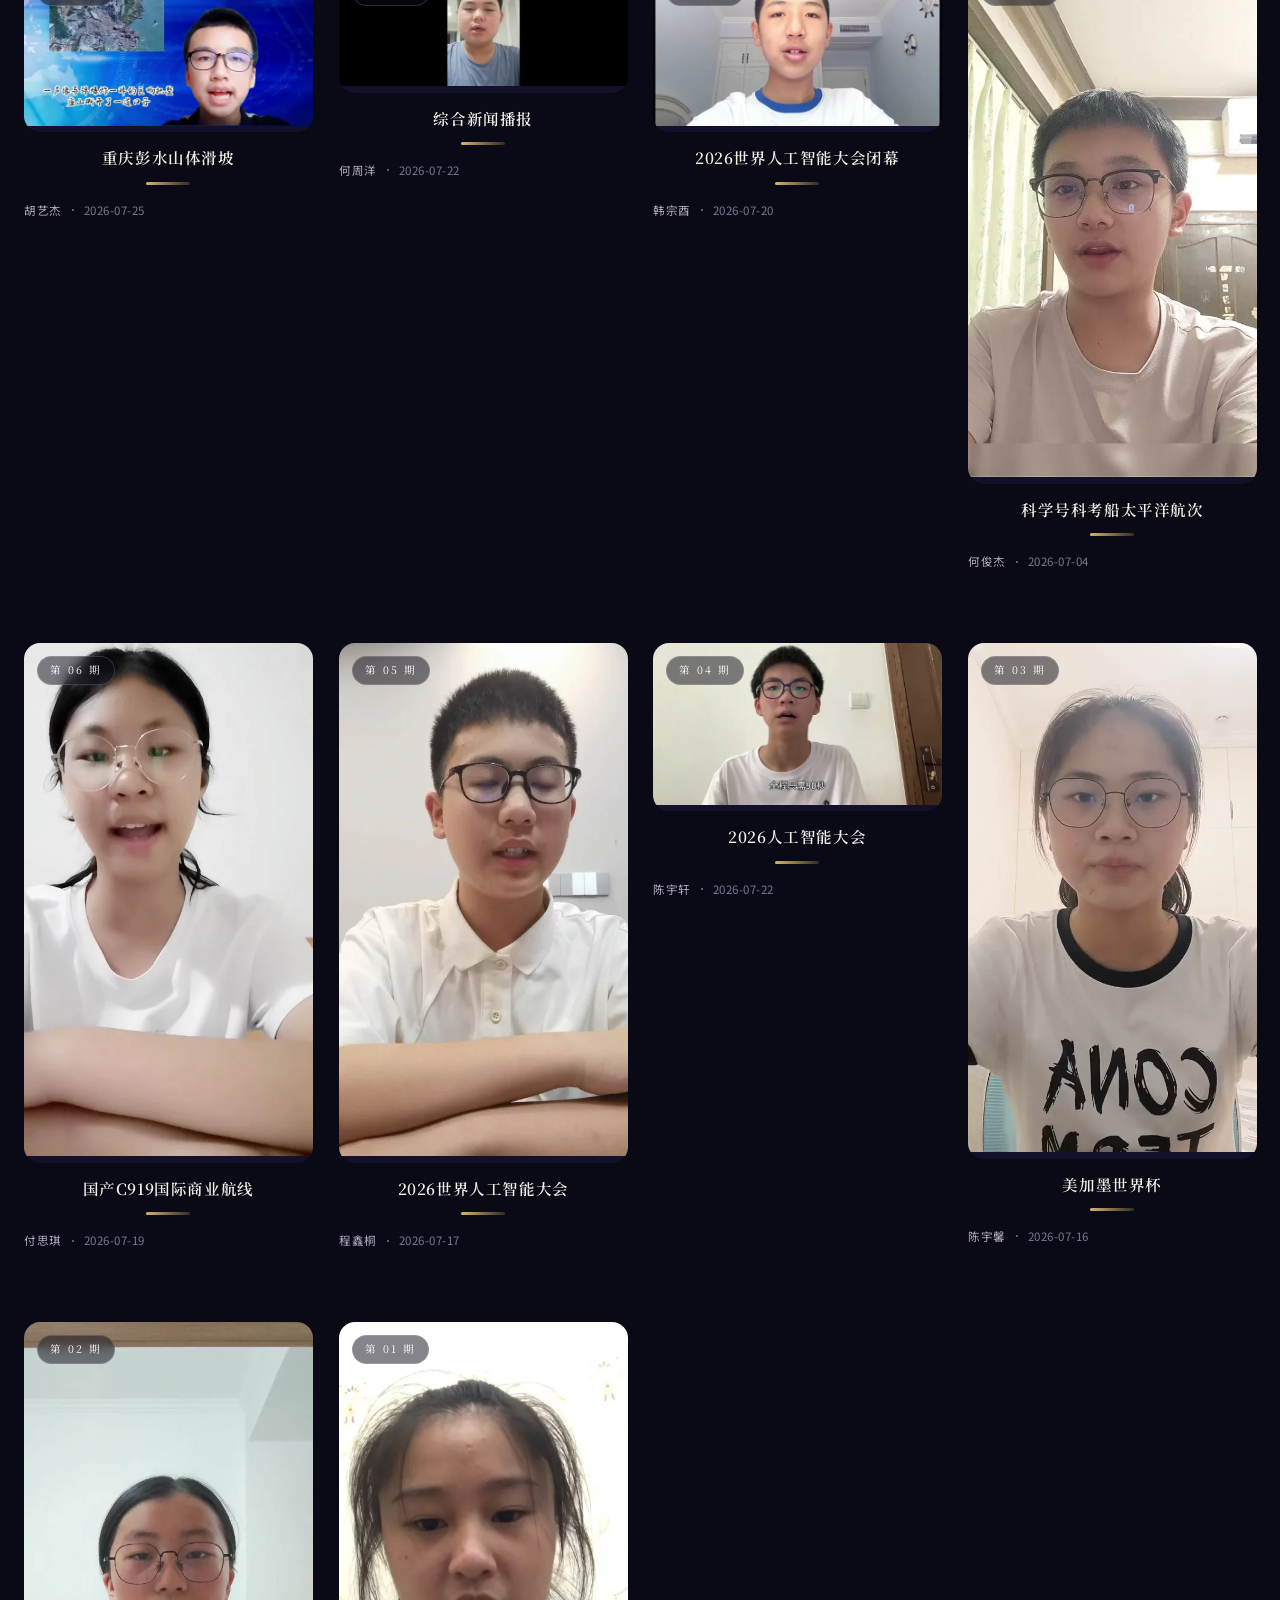
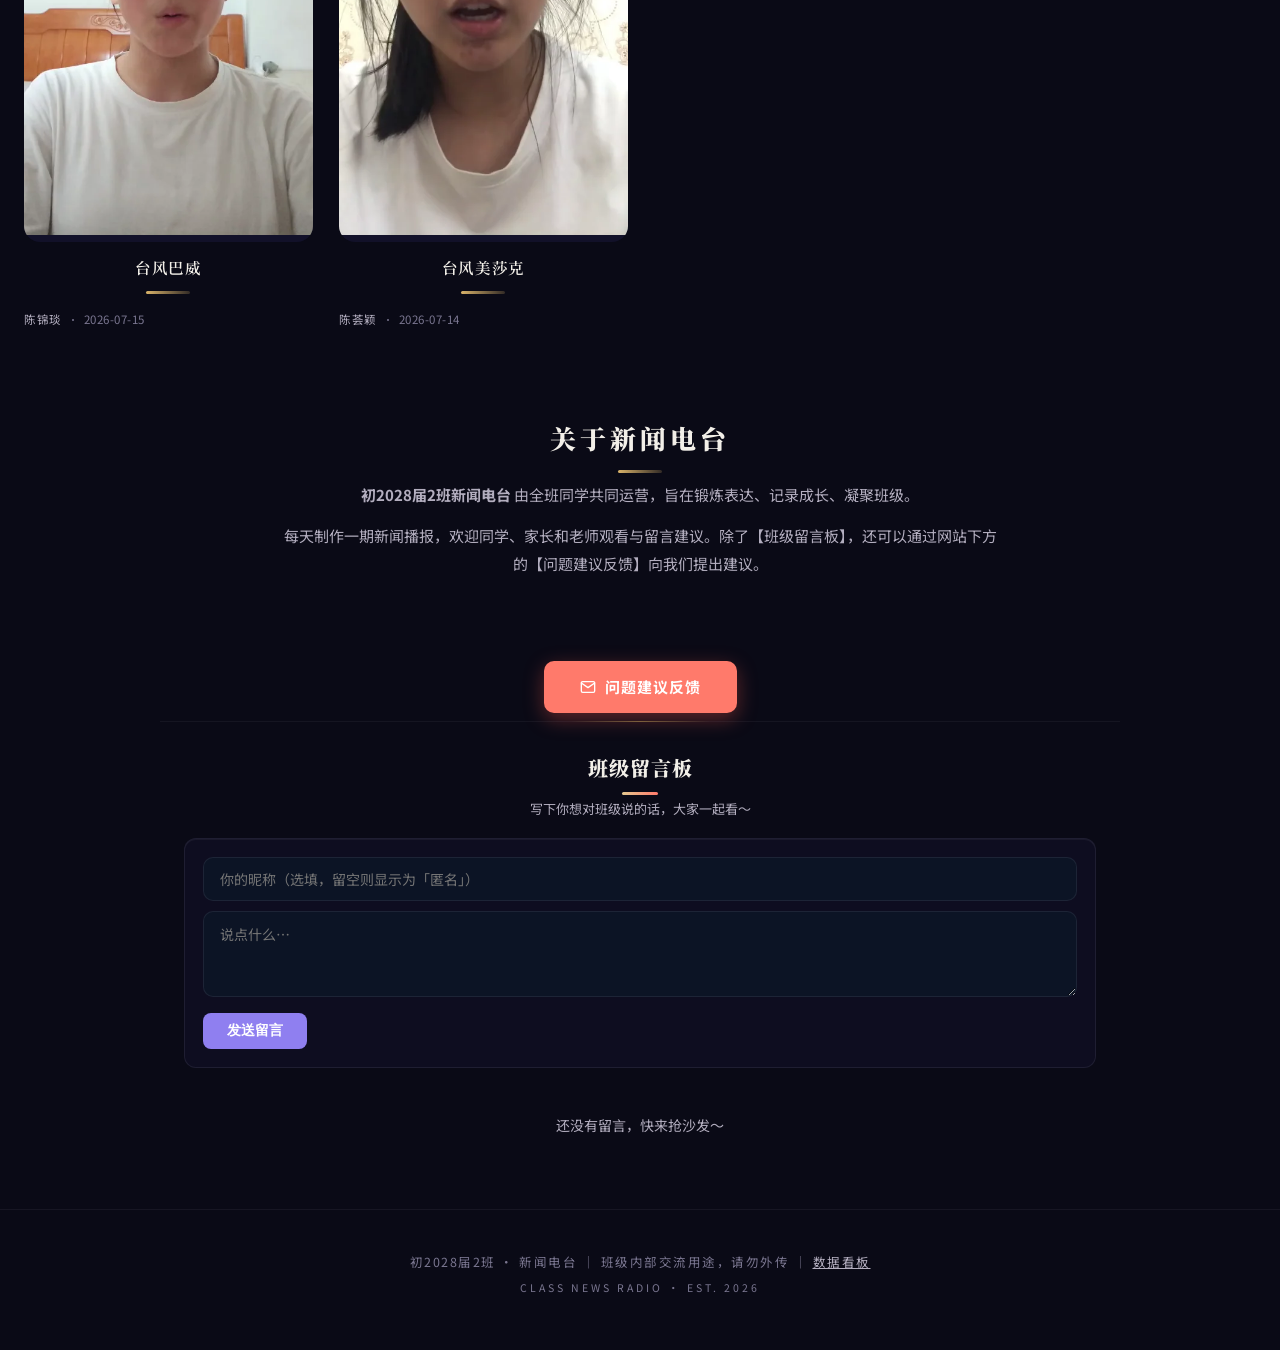
==== commit d01c3818: "v72-3: 双版式切换 — 全部期数支持瀑布流/整齐网格一键切换(mflow/vgrid)，默认瀑布" ====
--- a/site/index.html
+++ b/site/index.html
@@ -46,14 +46,22 @@
     <!-- 头条：最新一期 · 杂志开页 -->
     <div id="featureWrap"></div>
 
-    <!-- 全部期数 -->
+    <!-- 全部期数（瀑布流 / 整齐网格 双版式切换） -->
     <section class="section" id="videos">
-      <h3>全部期数</h3>
-      <div class="hint">班级新闻播报 · 共 <span id="totalN">42</span> 期</div>
+      <div class="sec-row">
+        <div>
+          <h3>全部期数</h3>
+          <div class="hint">班级新闻播报 · 共 <span id="totalN">42</span> 期</div>
+        </div>
+        <div class="view-toggle" id="viewToggle" role="tablist" aria-label="切换版式">
+          <button type="button" class="vt-btn active" data-view="mflow" role="tab" aria-selected="true"><svg viewBox="0 0 24 24" width="14" height="14" fill="none" stroke="currentColor" stroke-width="2" stroke-linecap="round"><rect x="4" y="3" width="6" height="6" rx="1"/><rect x="4" y="15" width="5" height="6" rx="1"/><rect x="14" y="3" width="6" height="10" rx="1"/><rect x="14" y="17" width="6" height="4" rx="1"/></svg>瀑布</button>
+          <button type="button" class="vt-btn" data-view="vgrid" role="tab" aria-selected="false"><svg viewBox="0 0 24 24" width="14" height="14" fill="none" stroke="currentColor" stroke-width="2" stroke-linecap="round"><rect x="3" y="3" width="7" height="7" rx="1"/><rect x="14" y="3" width="7" height="7" rx="1"/><rect x="3" y="14" width="7" height="7" rx="1"/><rect x="14" y="14" width="7" height="7" rx="1"/></svg>整齐</button>
+        </div>
+      </div>
       <div class="search-wrap reveal in">
         <input type="search" id="search" class="search-input" placeholder="搜索视频（标题 / 主播 / 简介 / 期号）" autocomplete="off" />
       </div>
-      <div class="vlist stage" id="list"><!-- poster 由 videos.js 数据渲染 --></div>
+      <div class="stage mflow" id="list"><!-- poster 由 videos.js 数据渲染 --></div>
     </section>
 
     <section class="section" id="about">
@@ -138,7 +146,7 @@
           '</a>';
       }
 
-      // ===== 全部期数：瀑布流封面 =====
+      // ===== 全部期数：双版式（瀑布流 / 整齐网格）=====
       var counts = await Store.getAllCommentCounts();
       function poster(v) {
         var no = noOf(v.id).padStart(2, "0");
@@ -159,6 +167,21 @@
         '</a>';
       }
 
+      // 当前版式（mflow 瀑布流 / vgrid 整齐网格）
+      var curView = "mflow";
+      function applyView(view) {
+        curView = view;
+        list.className = "stage " + view;
+        // 更新按钮态
+        var btns = document.querySelectorAll(".vt-btn");
+        for (var i = 0; i < btns.length; i++) {
+          var on = btns[i].getAttribute("data-view") === view;
+          btns[i].className = "vt-btn" + (on ? " active" : "");
+          btns[i].setAttribute("aria-selected", on ? "true" : "false");
+        }
+        renderList(search ? search.value : "");
+      }
+
       function renderList(q) {
         q = (q || "").trim().toLowerCase();
         var arr = videos.filter(function (v) {
@@ -167,7 +190,7 @@
           return hay.indexOf(q) !== -1;
         });
         if (!arr.length) {
-          list.innerHTML = '<p class="gb-empty" style="text-align:center;grid-column:1/-1;">没有找到匹配「' + Store.esc(q) + '」的视频。</p>';
+          list.innerHTML = '<p class="gb-empty" style="text-align:center;">没有找到匹配「' + Store.esc(q) + '」的视频。</p>';
           return;
         }
         list.innerHTML = arr.map(poster).join('');
@@ -175,6 +198,14 @@
       }
       renderList("");
       if (search) search.addEventListener("input", function () { renderList(search.value); });
+
+      // 版式切换
+      var toggle = document.getElementById("viewToggle");
+      if (toggle) toggle.addEventListener("click", function (e) {
+        var btn = e.target.closest ? e.target.closest(".vt-btn") : null;
+        if (!btn || !btn.getAttribute("data-view")) return;
+        applyView(btn.getAttribute("data-view"));
+      });
     })();
   </script>
 </body>
--- a/site/css/theme-v72.css
+++ b/site/css/theme-v72.css
@@ -170,18 +170,68 @@
 }
 .section .hint{color:var(--ink-faint);font-size:13px;letter-spacing:1px}
 
-/* ============ 瀑布流封面列表 ============ */
-.vlist,.stage{
-  column-count:4;column-gap:26px;max-width:none;
-  padding:0;margin:0;
-}
+/* ---- 分区头行：标题左 + 版式切换右 ---- */
+.sec-row{display:flex;align-items:flex-end;justify-content:space-between;gap:18px;flex-wrap:wrap}
+.view-toggle{
+  display:inline-flex;background:rgba(255,255,255,.04);
+  border:1px solid rgba(230,220,255,.1);border-radius:999px;padding:3px;
+  margin-bottom:2px;
+}
+.vt-btn{
+  display:inline-flex;align-items:center;gap:6px;
+  border:none;background:transparent;color:var(--ink-faint);
+  font-size:12.5px;font-weight:600;letter-spacing:1px;
+  padding:7px 16px;border-radius:999px;cursor:pointer;
+  transition:all .25s var(--ease-spring);font-family:inherit;
+}
+.vt-btn:hover{color:var(--ink-2)}
+.vt-btn.active{
+  color:#0a0a16;background:var(--gold);
+  box-shadow:0 2px 12px rgba(217,179,106,.35);
+}
+
+/* ============ 列表容器：两种版式（v72-3） ============
+   .mflow = 瀑布流（封面原比例，画廊感，少量精选）
+   .vgrid = 整齐网格（统一 16:10 裁切，归档浏览）
+   默认旧 class .vlist/.stage 兼容为网格 */
+
+/* ---- 整齐网格 ---- */
+.vgrid,.vlist,.stage{
+  display:grid;
+  grid-template-columns:repeat(4,1fr);
+  gap:36px 24px;
+  max-width:none;padding:0;margin:0;
+}
+/* ---- 瀑布流 ---- */
+.mflow{
+  column-count:3;column-gap:26px;
+  max-width:none;padding:0;margin:0;
+}
+.mflow .poster{
+  break-inside:avoid;-webkit-column-break-inside:avoid;margin-bottom:36px;
+}
+.mflow .poster .ph{
+  aspect-ratio:auto;
+}
+.mflow .poster .ph img{
+  position:static;width:100%;height:auto;object-fit:cover;
+}
+@media(max-width:1100px){.mflow{column-count:2}}
+@media(max-width:720px){.mflow{column-count:1}}
 .poster{
   position:relative;display:block;text-decoration:none;color:inherit;cursor:pointer;
-  break-inside:avoid;-webkit-column-break-inside:avoid;margin-bottom:38px;
-}
-.poster .ph{position:relative;border-radius:16px;overflow:hidden;background:var(--card-solid)}
-.poster .ph img{width:100%;height:auto;display:block;transition:transform .65s var(--ease-spring),filter .4s}
-.poster:hover .ph img{transform:scale(1.045);filter:saturate(1.08)}
+  margin:0;
+}
+.poster .ph{
+  position:relative;border-radius:16px;overflow:hidden;background:var(--card-solid);
+  aspect-ratio:16/10;
+}
+.poster .ph img{
+  position:absolute;inset:0;width:100%;height:100%;object-fit:cover;
+  object-position:center 22%;
+  transition:transform .65s var(--ease-spring),filter .4s;
+}
+.poster:hover .ph img{transform:scale(1.05);filter:saturate(1.08)}
 .poster .ph::after{
   content:'';position:absolute;inset:0;
   background:linear-gradient(0deg,rgba(8,8,16,.5) 0%,transparent 45%);
@@ -208,6 +258,7 @@
   margin-top:14px;font-family:var(--font-display);font-size:15.5px;font-weight:600;
   letter-spacing:.6px;line-height:1.5;color:var(--ink);
   display:-webkit-box;-webkit-line-clamp:2;-webkit-box-orient:vertical;overflow:hidden;
+  min-height:calc(1.5em * 2);
   transition:color .25s;
 }
 .poster:hover .ttl{color:var(--gold)}
@@ -217,9 +268,6 @@
 }
 .poster .pd .nm{color:var(--ink-soft)}
 .poster .pd .ln{width:2px;height:2px;border-radius:50%;background:var(--ink-faint)}
-
-/* 兼容旧 .vcard 时代：若页面用 .vlist 包 .poster，去掉 .vcard 残留观感 */
-.vlist{display:block}
 
 /* ============ 页脚 ============ */
 footer.footer{
@@ -234,7 +282,7 @@
 
 /* ============ 响应式 ============ */
 @media(max-width:1100px){
-  .vlist,.stage{column-count:3}
+  .vgrid,.vlist,.stage{grid-template-columns:repeat(3,1fr)}
 }
 @media(max-width:860px){
   .feature{grid-template-columns:1fr}
@@ -246,8 +294,8 @@
 @media(max-width:720px){
   .topbar .wrap{padding:14px 18px}
   nav.topbar .nav a{font-size:12.5px;padding:6px 11px}
-  .vlist,.stage{column-count:2;column-gap:14px}
-  .poster{margin-bottom:26px}
+  .vgrid,.vlist,.stage{grid-template-columns:repeat(2,1fr);gap:24px 14px}
+  .poster{margin-bottom:0}
   .poster .ttl{font-size:14px}
   .hero{padding:44px 18px 30px}
   .section{padding:26px 16px 12px}
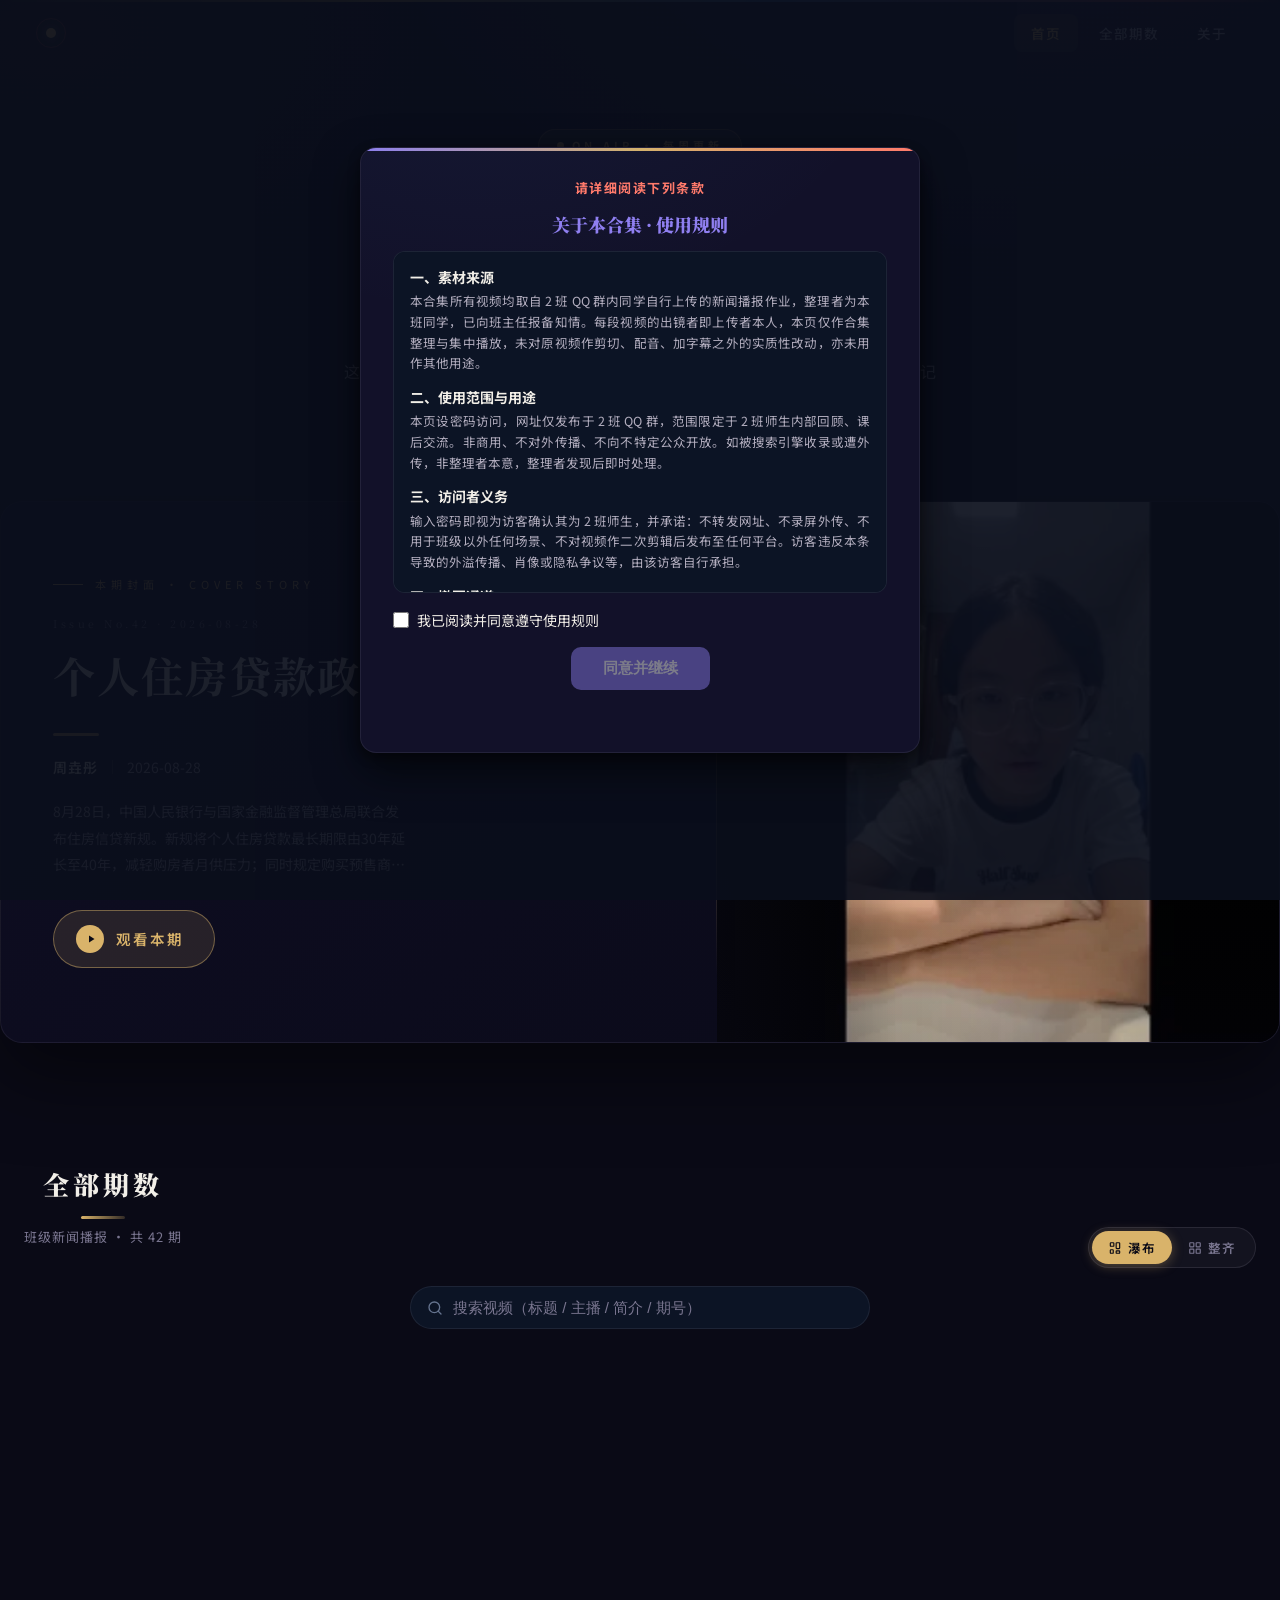
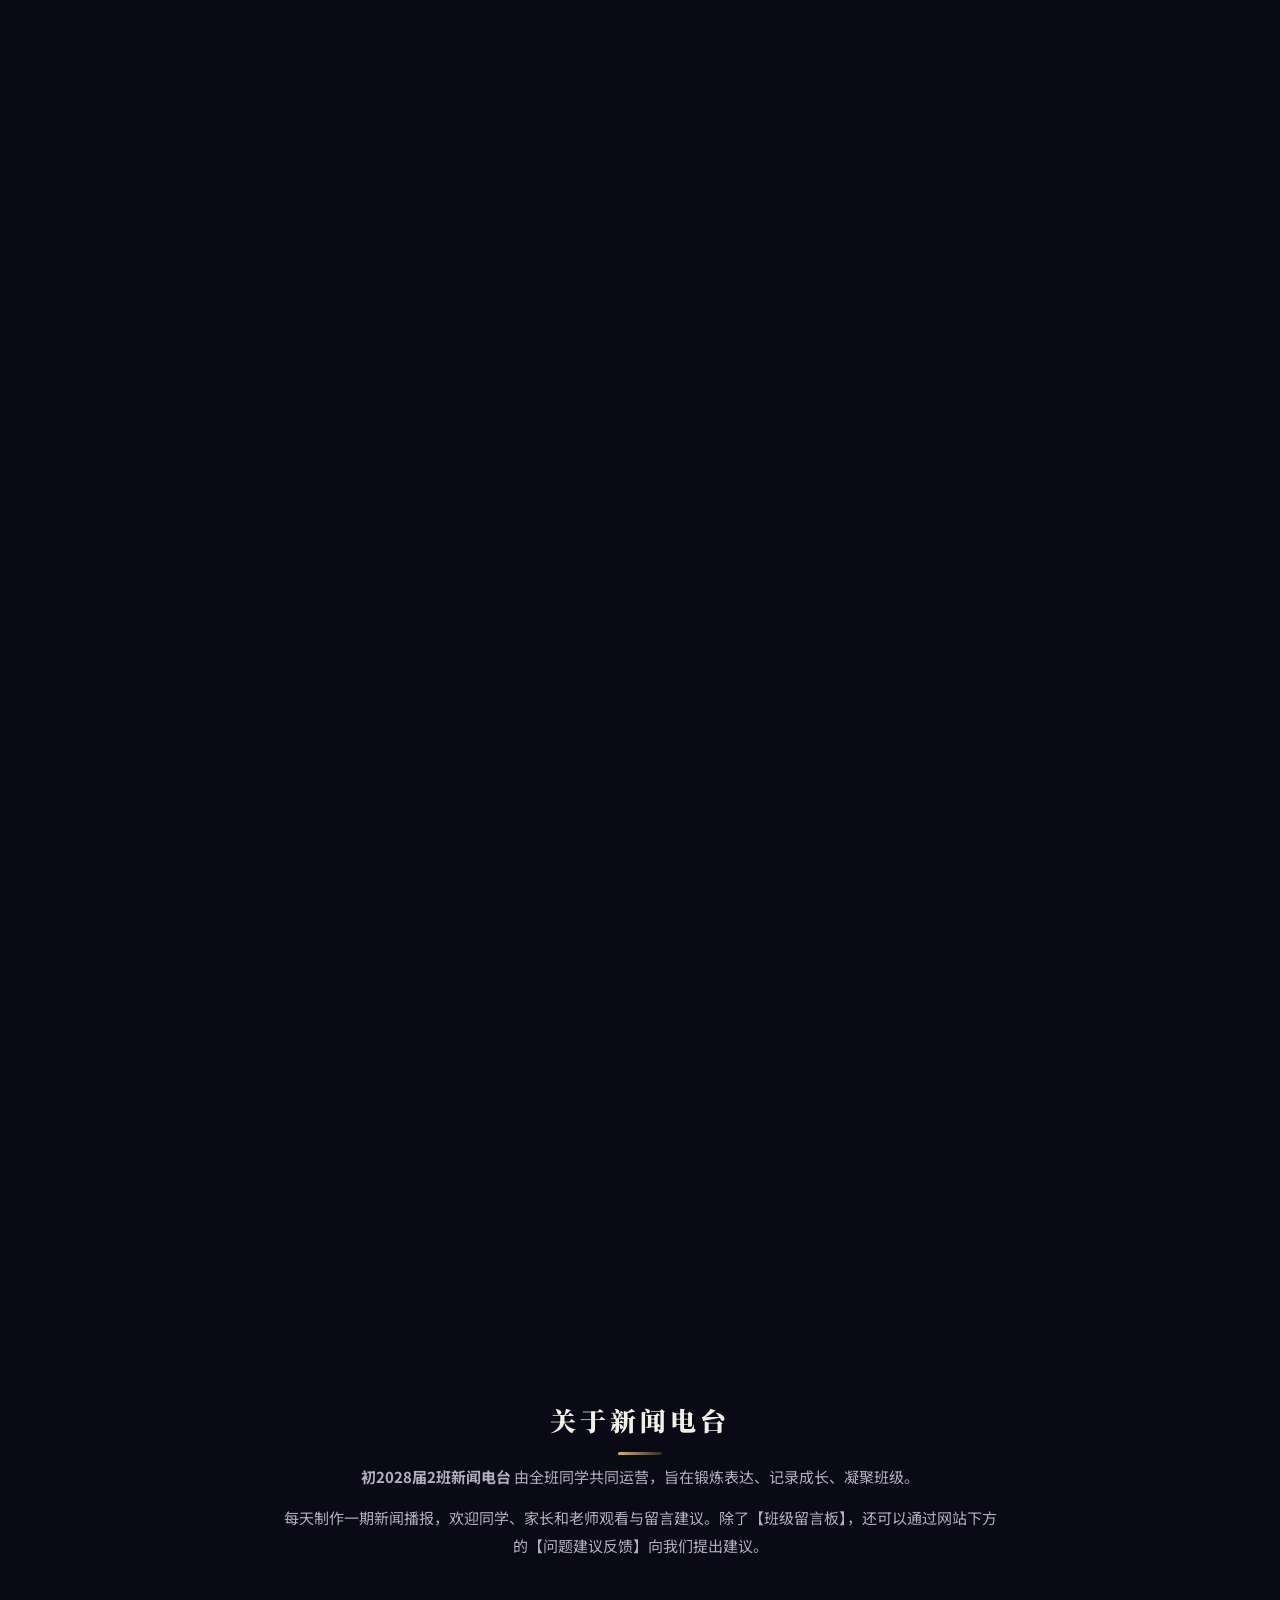
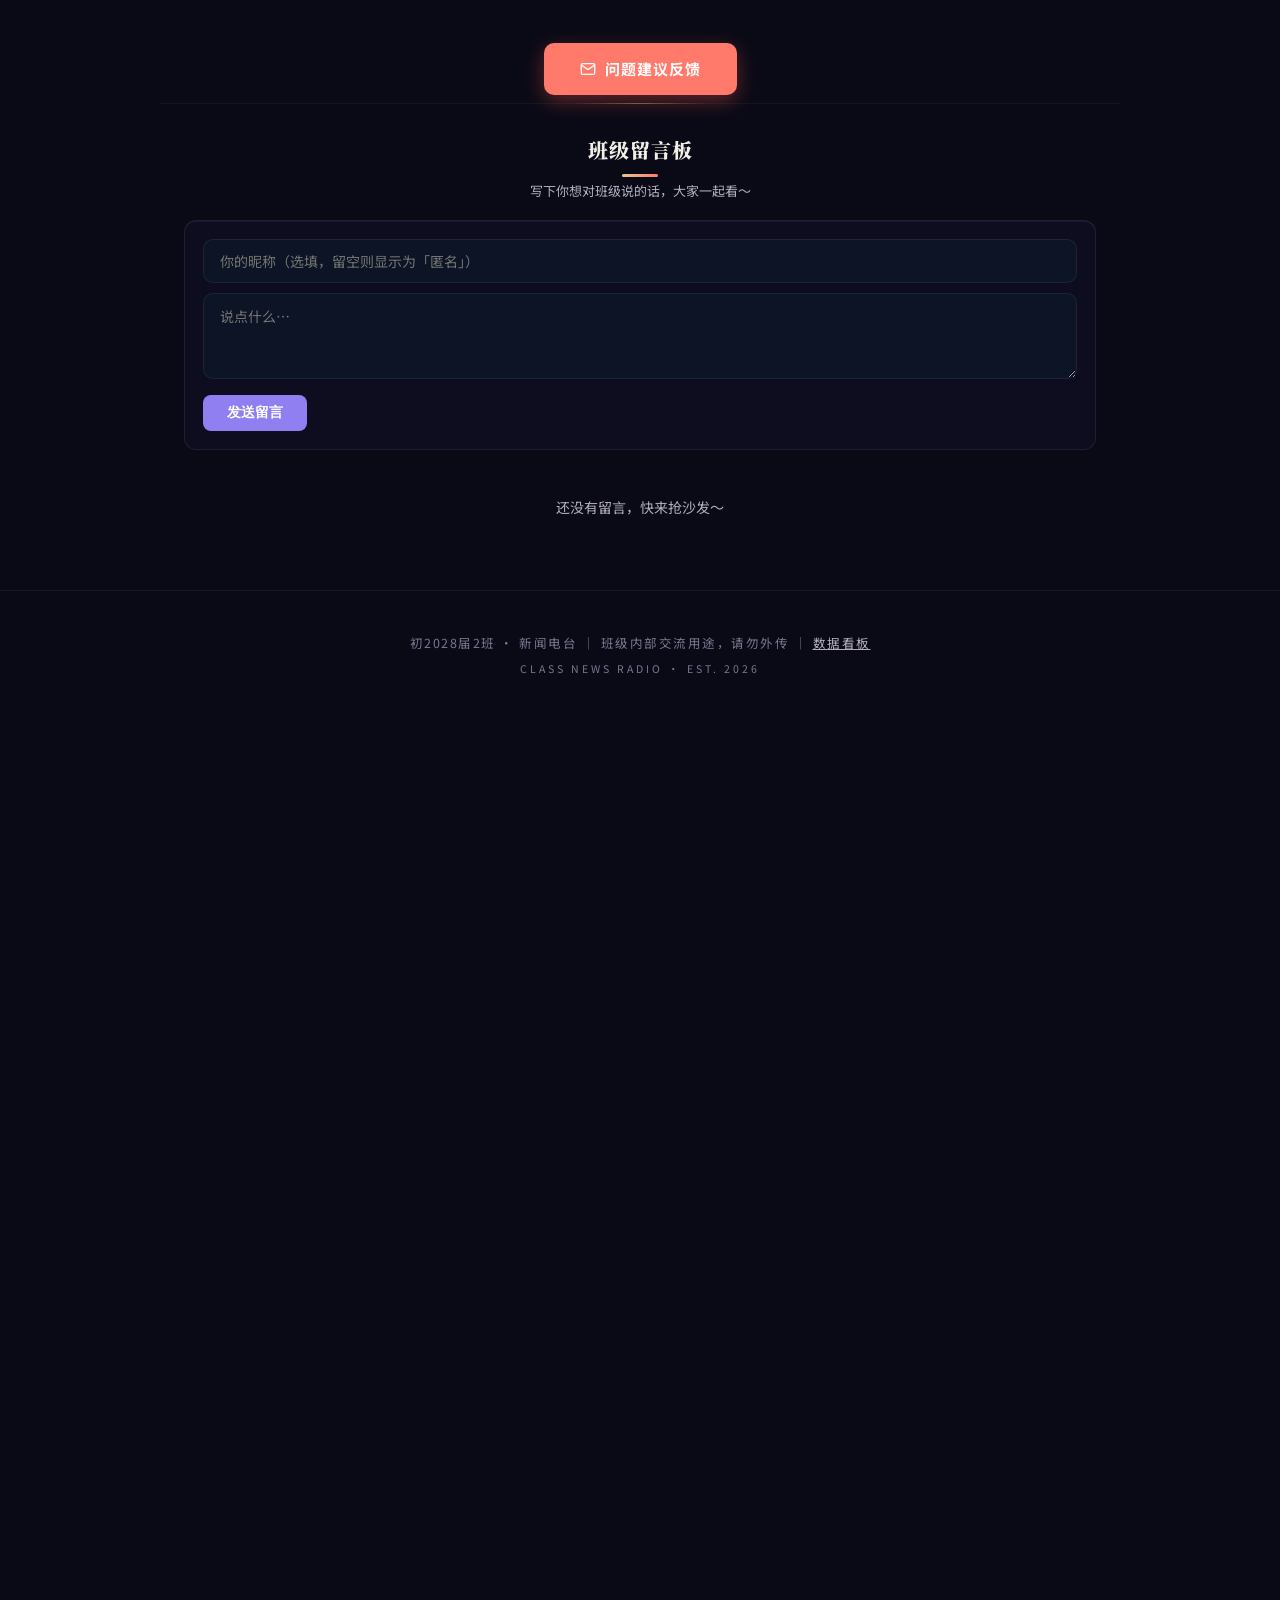
==== commit 6416a230: "v72-4: 修复瀑布流排列 — 改JS轮流分列(flex多列,横向1,2,3|4,5,6顺序)替代CSS columns纵向填充;响应式4/3/2列" ====
--- a/site/index.html
+++ b/site/index.html
@@ -61,7 +61,7 @@
       <div class="search-wrap reveal in">
         <input type="search" id="search" class="search-input" placeholder="搜索视频（标题 / 主播 / 简介 / 期号）" autocomplete="off" />
       </div>
-      <div class="stage mflow" id="list"><!-- poster 由 videos.js 数据渲染 --></div>
+      <div class="mflow" id="list"><!-- poster 由 videos.js 数据渲染 --></div>
     </section>
 
     <section class="section" id="about">
@@ -169,10 +169,10 @@
 
       // 当前版式（mflow 瀑布流 / vgrid 整齐网格）
       var curView = "mflow";
+      var colCount = 3;
       function applyView(view) {
         curView = view;
-        list.className = "stage " + view;
-        // 更新按钮态
+        list.className = view;   // mflow | vgrid（各自定义 display）
         var btns = document.querySelectorAll(".vt-btn");
         for (var i = 0; i < btns.length; i++) {
           var on = btns[i].getAttribute("data-view") === view;
@@ -180,6 +180,14 @@
           btns[i].setAttribute("aria-selected", on ? "true" : "false");
         }
         renderList(search ? search.value : "");
+      }
+
+      // 响应式列数
+      function colsFor(width) {
+        if (width < 560) return 2;
+        if (width < 900) return 2;
+        if (width < 1200) return 3;
+        return 4;
       }
 
       function renderList(q) {
@@ -193,11 +201,34 @@
           list.innerHTML = '<p class="gb-empty" style="text-align:center;">没有找到匹配「' + Store.esc(q) + '」的视频。</p>';
           return;
         }
-        list.innerHTML = arr.map(poster).join('');
+        var html = arr.map(poster).join('');
+
+        if (curView === "mflow") {
+          // 瀑布流：平均分成 N 列，各列内自上而下，底部参差自然
+          var n = colsFor(window.innerWidth || 1200);
+          var cols = [];
+          for (var c = 0; c < n; c++) cols.push("");
+          // 直接按序均分：取第 i 个 poster 的 HTML
+          var per = Math.ceil(arr.length / n);
+          var pieces = [];
+          // 借助临时容器切分
+          var tmp = document.createElement("div");
+          tmp.innerHTML = html;
+          var pcs = tmp.querySelectorAll(".poster");
+          for (var k = 0; k < pcs.length; k++) {
+            cols[k % n] += pcs[k].outerHTML; // 轮流分发 → 横向顺序 1,2,3 | 4,5,6
+          }
+          list.innerHTML = cols.map(function (c) { return '<div class="mcol">' + c + '</div>'; }).join('');
+        } else {
+          list.innerHTML = html;
+        }
         if (window.__revealInit) window.__revealInit(list, { instant: !!q });
       }
       renderList("");
       if (search) search.addEventListener("input", function () { renderList(search.value); });
+      window.addEventListener("resize", function () {
+        if (curView === "mflow") renderList(search ? search.value : "");
+      });
 
       // 版式切换
       var toggle = document.getElementById("viewToggle");
--- a/site/css/theme-v72.css
+++ b/site/css/theme-v72.css
@@ -190,8 +190,8 @@
   box-shadow:0 2px 12px rgba(217,179,106,.35);
 }
 
-/* ============ 列表容器：两种版式（v72-3） ============
-   .mflow = 瀑布流（封面原比例，画廊感，少量精选）
+/* ============ 列表容器：两种版式（v72-4） ============
+   .mflow = 瀑布流（JS 分列到 .mcol，横向顺序可读、不跳动）
    .vgrid = 整齐网格（统一 16:10 裁切，归档浏览）
    默认旧 class .vlist/.stage 兼容为网格 */
 
@@ -202,22 +202,22 @@
   gap:36px 24px;
   max-width:none;padding:0;margin:0;
 }
-/* ---- 瀑布流 ---- */
+/* ---- 瀑布流：flex 多列容器，卡片由 JS 轮流分发到 .mcol ---- */
 .mflow{
-  column-count:3;column-gap:26px;
+  display:flex;gap:26px;align-items:flex-start;
   max-width:none;padding:0;margin:0;
 }
-.mflow .poster{
-  break-inside:avoid;-webkit-column-break-inside:avoid;margin-bottom:36px;
-}
+.mflow .mcol{
+  flex:1;min-width:0;
+  display:flex;flex-direction:column;
+}
+.mflow .mcol .poster + .poster{margin-top:36px}
 .mflow .poster .ph{
   aspect-ratio:auto;
 }
 .mflow .poster .ph img{
   position:static;width:100%;height:auto;object-fit:cover;
 }
-@media(max-width:1100px){.mflow{column-count:2}}
-@media(max-width:720px){.mflow{column-count:1}}
 .poster{
   position:relative;display:block;text-decoration:none;color:inherit;cursor:pointer;
   margin:0;
